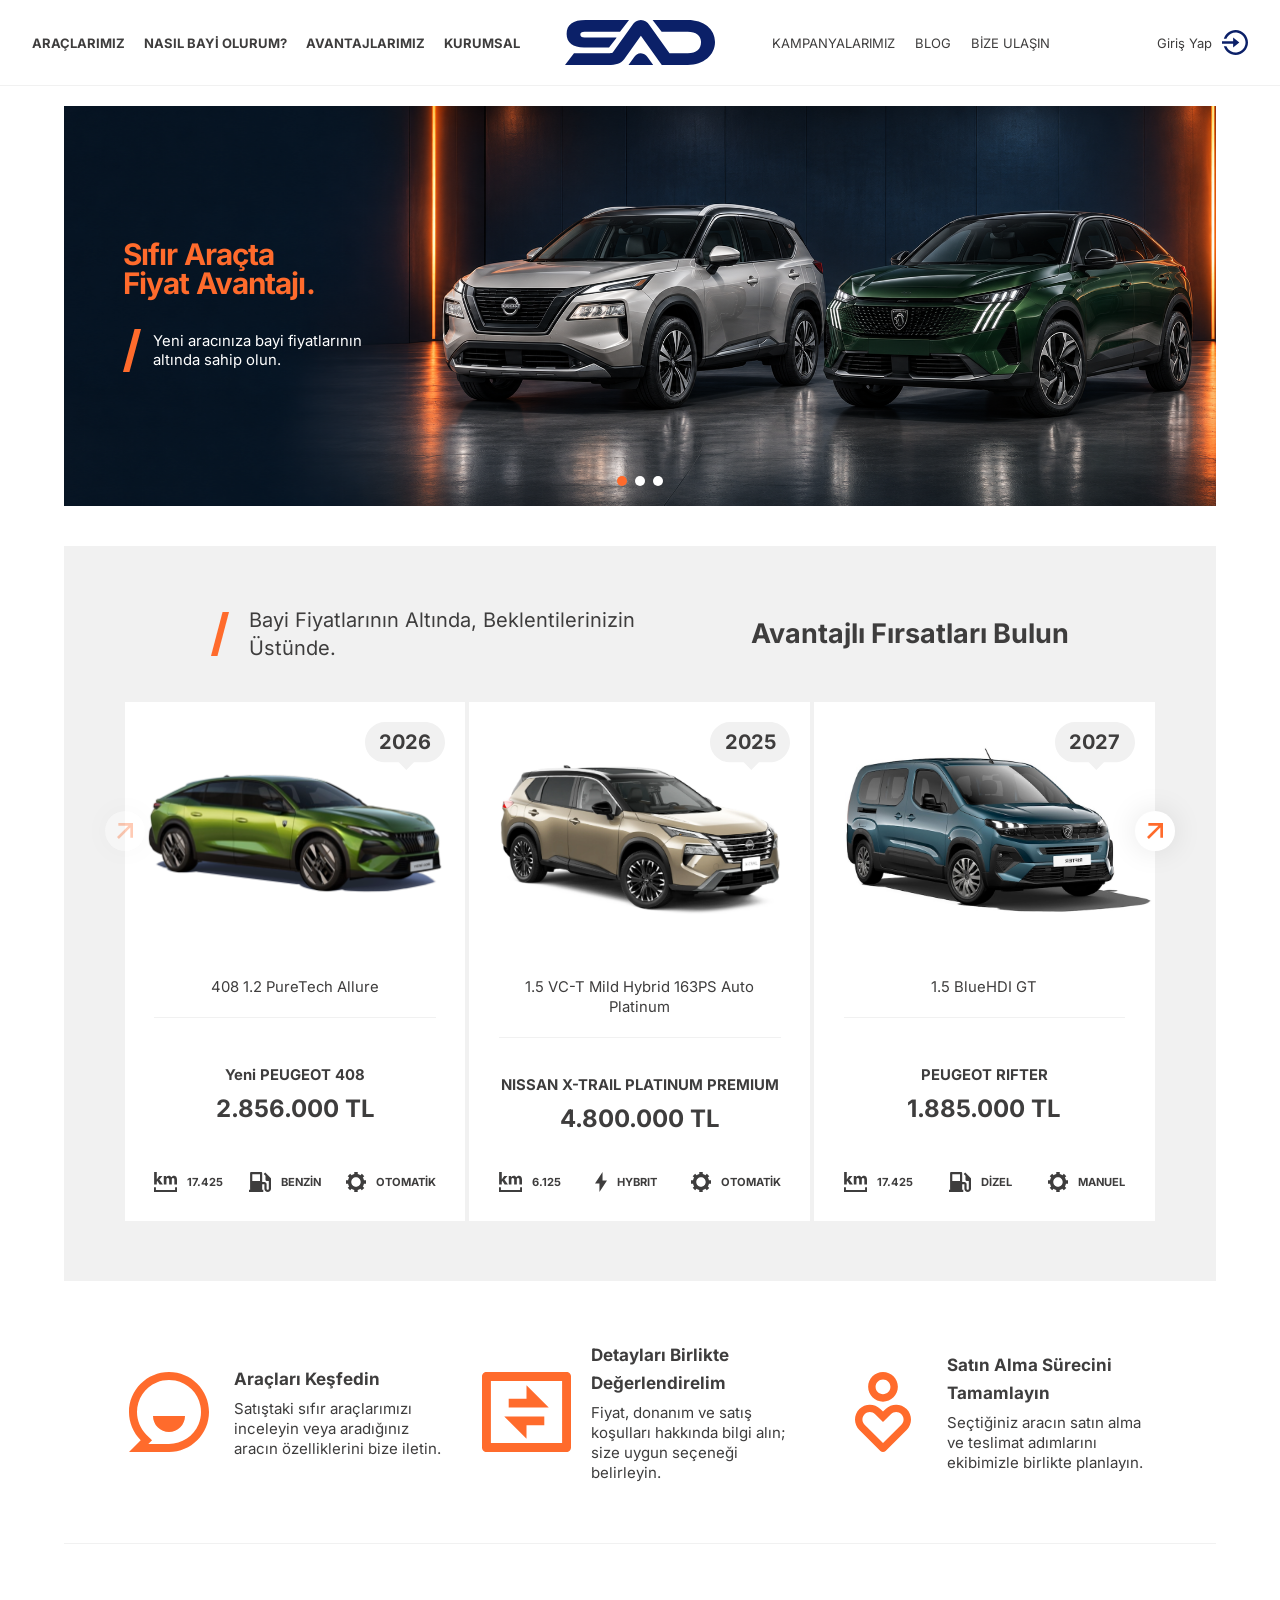
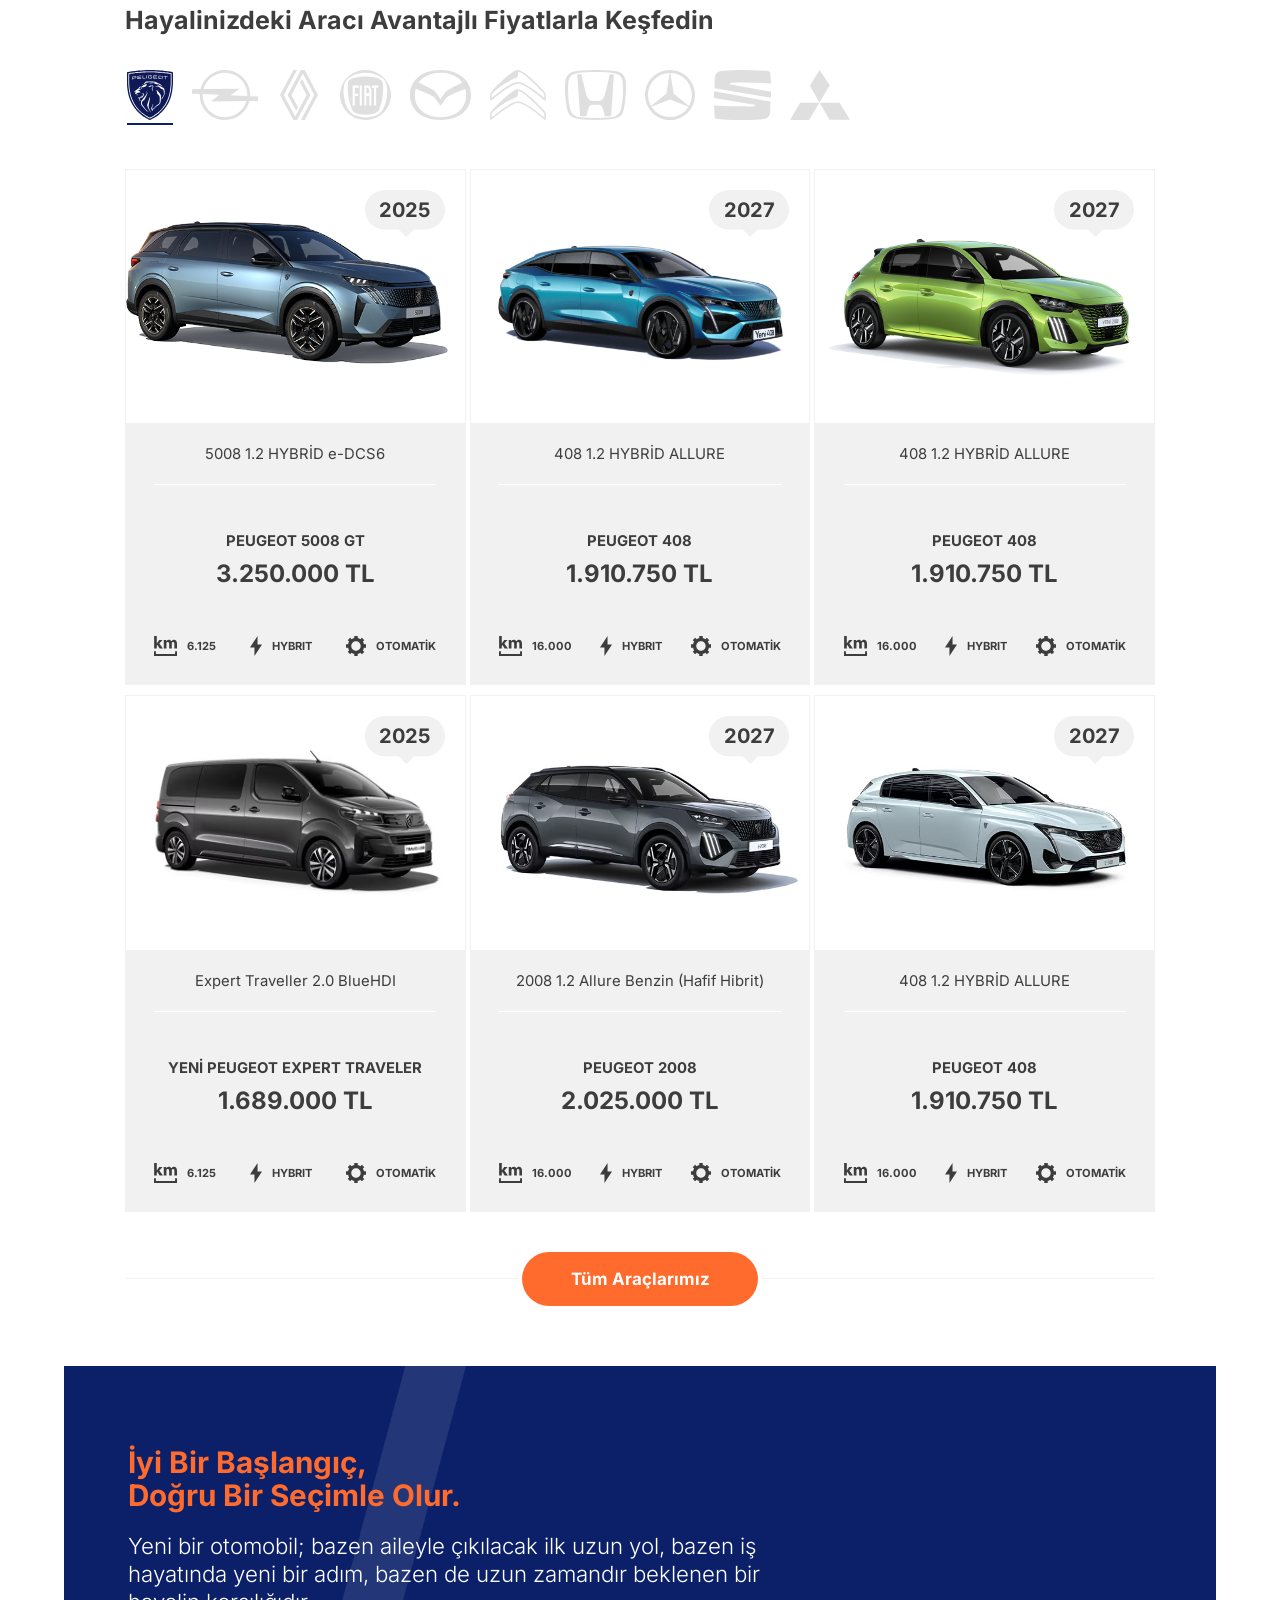
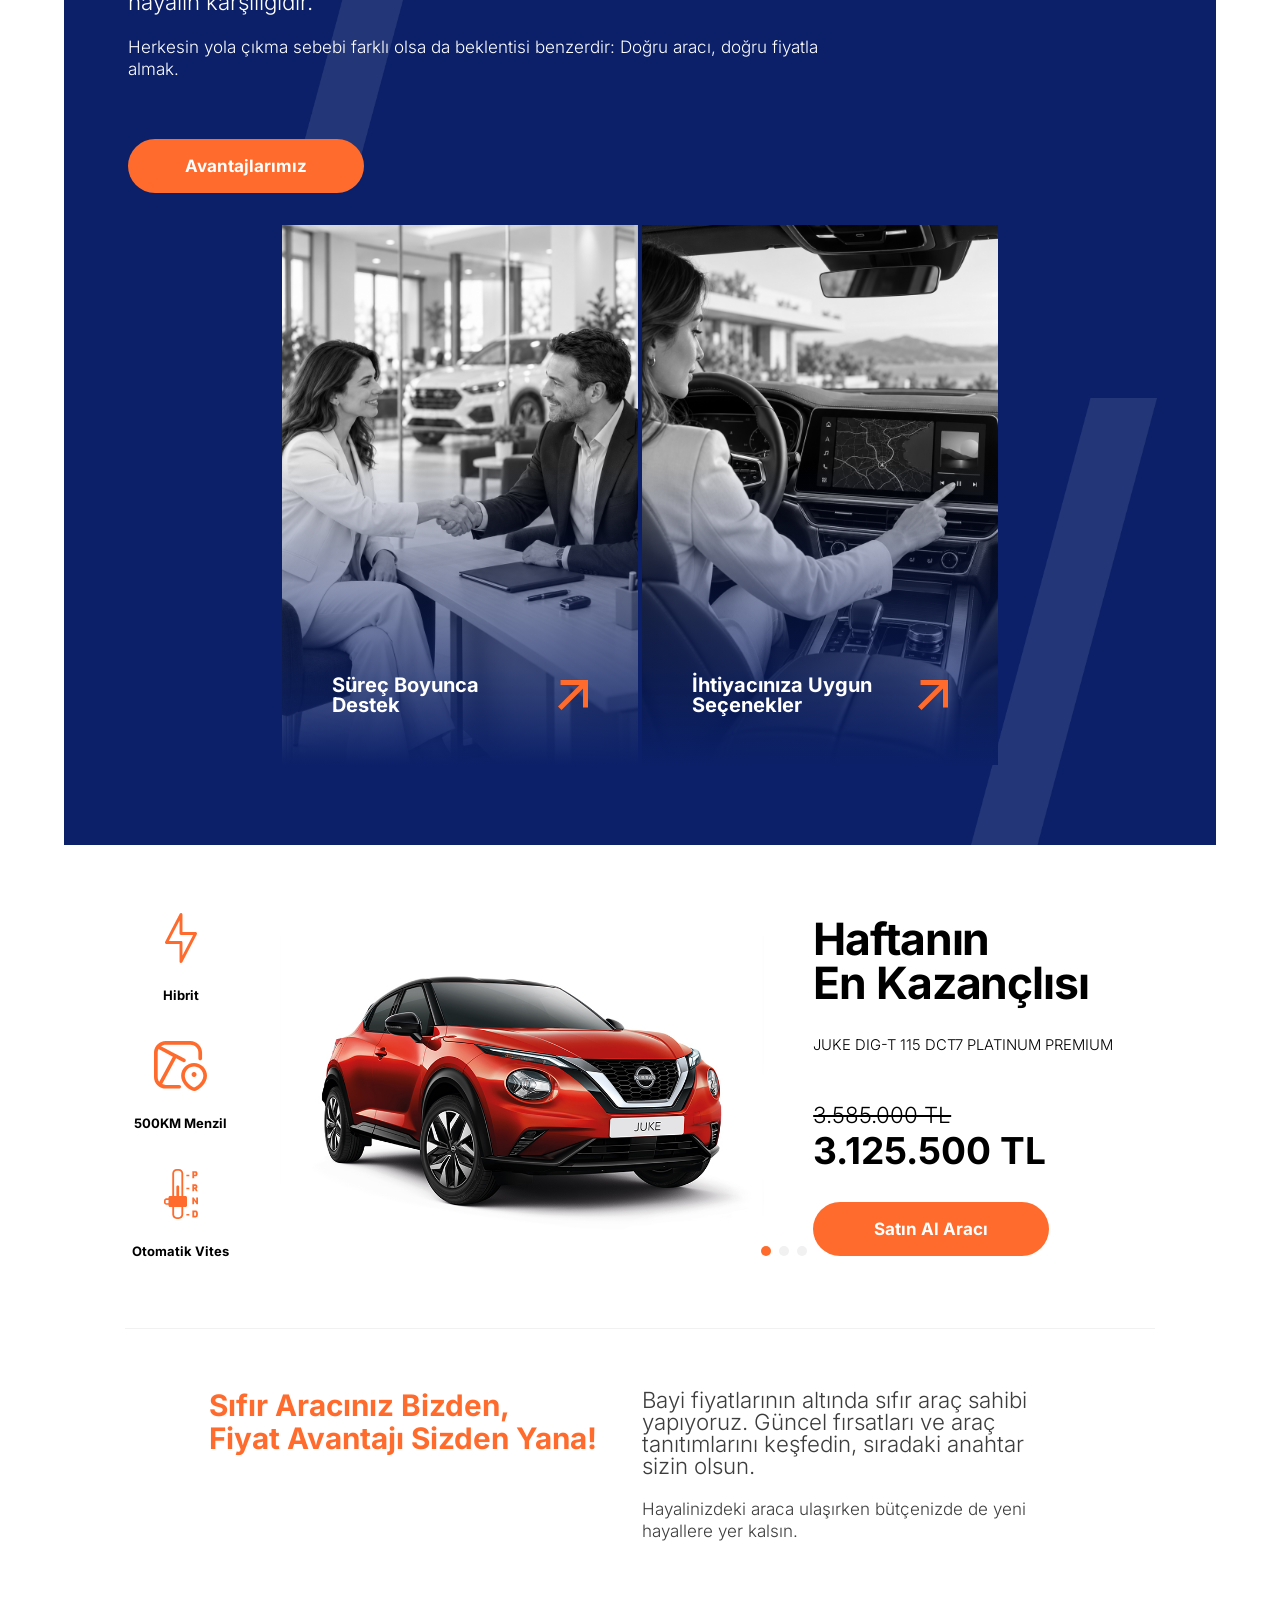
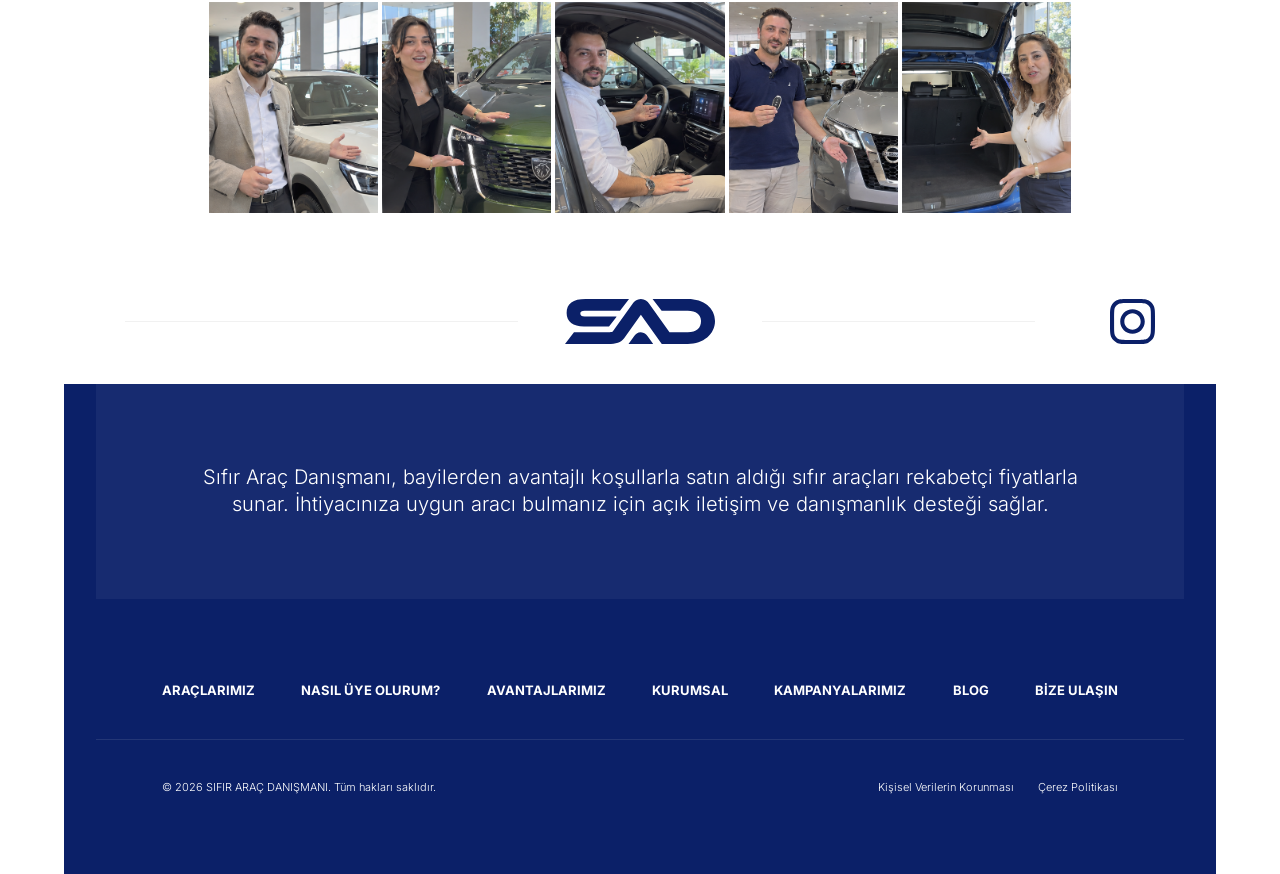
==== index.html @ 212a831e "feat: initial project structure with HTML templates, SCSS styles, and assets" ====
<!doctype html>
<html lang="tr">
<head>
  <meta charset="UTF-8">
  <meta name="viewport" content="width=device-width, initial-scale=1.0">
  <title>Sıfır Araç Danışmanı | Sıfır Araçlar ve Fırsatlar</title>
  <meta name="description" content="Sıfır araç seçeneklerini ve kampanyalarını keşfedin. Sıfır Araç Danışmanı ile araçlar ve satın alma süreci hakkında bilgi alın.">
  <link rel="stylesheet" href="assets/plugins/swiper/swiper-bundle.min.css">
  <link rel="stylesheet" href="assets/scss/style.css">
  <script src="assets/plugins/swiper/swiper-bundle.min.js" defer></script>
  <script src="assets/js/main.js" defer></script>
</head>
<body>
  <header class="site-header">
    <div class="site-header__inner">
      <a class="site-header__brand" href="./" aria-label="Sıfır Araç Danışmanı ana sayfa"><img src="assets/img/logo.svg" width="150" height="45" alt="Sıfır Araç Danışmanı"></a>
      <button class="menu-toggle " type="button" aria-expanded="false" aria-controls="site-menu" aria-label="Menüyü aç"><span></span><span></span><span></span></button>
      <div class="site-menu" id="site-menu" tabindex="-1">
        <div class="site-menu__top"><a class="site-header__brand" href="./" aria-label="Sıfır Araç Danışmanı ana sayfa"><img src="assets/img/logo.svg" width="150" height="45" alt="Sıfır Araç Danışmanı"></a><button class="menu-toggle menu-toggle--inside" type="button" aria-expanded="false" aria-controls="site-menu" aria-label="Menüyü aç"><span></span><span></span><span></span></button></div>
        <nav class="site-header__primary" aria-label="Ana menü">
            <a href="list.html">ARAÇLARIMIZ</a>
            <a href="nasil-bayi-olurum.html">NASIL BAYİ OLURUM?</a>
            <a href="avantajlarimiz.html">AVANTAJLARIMIZ</a>
            <a href="kurumsal.html">KURUMSAL</a>
          </nav>
        <div class="site-header__right">
          <nav class="site-header__secondary" aria-label="Diğer bağlantılar">
            <a href="kampanyalarimiz.html">KAMPANYALARIMIZ</a>
            <a href="blog.html">BLOG</a>
            <a href="iletisim.html">BİZE ULAŞIN</a>
          </nav>
          <a class="site-header__account" href="giris.html"><span>Giriş Yap</span><img src="assets/img/account.svg" width="26" height="25" alt=""></a>
        </div>
      </div>
    </div>
    <div class="menu-overlay" aria-hidden="true"></div>
  </header>
  <main id="main-content">
    <section class="hero" aria-labelledby="hero-title">
      <div class="hero__slider swiper" aria-label="Sıfır araç fırsatları" aria-roledescription="slayt gösterisi">
        <div class="swiper-wrapper">
          <div class="swiper-slide">
            <img class="hero__image" src="assets/img/slider01.png" width="2172" height="724" alt="Nissan ve Peugeot sıfır araç seçenekleri" fetchpriority="high" decoding="async">
            <div class="hero__copy">
              <div data-swiper-parallax-y="70" data-swiper-parallax-opacity="0" data-swiper-parallax-duration="850">
                <h1 id="hero-title" class="hero__title hero__text hero__text--title">Sıfır Araçta<br>Fiyat Avantajı.</h1>
              </div>
              <div data-swiper-parallax-y="110" data-swiper-parallax-opacity="0" data-swiper-parallax-duration="1000">
                <p class="hero__text hero__text--description"><img src="assets/img/banner-accent.svg" width="18.2354" height="43.5371" alt="">Yeni aracınıza bayi fiyatlarının<br class="hero__desktop-break"> altında sahip olun.</p>
              </div>
            </div>
          </div>
          <div class="swiper-slide">
            <img class="hero__image" src="assets/img/slider02.png" width="2172" height="724" alt="Nissan ve Peugeot sıfır araç seçenekleri" loading="lazy" decoding="async">
            <div class="hero__copy">
              <div data-swiper-parallax-y="70" data-swiper-parallax-opacity="0" data-swiper-parallax-duration="850">
                <h2 class="hero__title hero__text hero__text--title">Sıfır Araçta<br>Fiyat Avantajı.</h2>
              </div>
              <div data-swiper-parallax-y="110" data-swiper-parallax-opacity="0" data-swiper-parallax-duration="1000">
                <p class="hero__text hero__text--description"><img src="assets/img/banner-accent.svg" width="18.2354" height="43.5371" alt="">Yeni aracınıza bayi fiyatlarının<br class="hero__desktop-break"> altında sahip olun.</p>
              </div>
            </div>
          </div>
          <div class="swiper-slide">
            <img class="hero__image" src="assets/img/slider03.png" width="2172" height="724" alt="Nissan ve Peugeot sıfır araç seçenekleri" loading="lazy" decoding="async">
            <div class="hero__copy">
              <div data-swiper-parallax-y="70" data-swiper-parallax-opacity="0" data-swiper-parallax-duration="850">
                <h2 class="hero__title hero__text hero__text--title">Sıfır Araçta<br>Fiyat Avantajı.</h2>
              </div>
              <div data-swiper-parallax-y="110" data-swiper-parallax-opacity="0" data-swiper-parallax-duration="1000">
                <p class="hero__text hero__text--description"><img src="assets/img/banner-accent.svg" width="18.2354" height="43.5371" alt="">Yeni aracınıza bayi fiyatlarının<br class="hero__desktop-break"> altında sahip olun.</p>
              </div>
            </div>
          </div>
        </div>
        <div class="hero__pagination swiper-pagination"></div>
      </div>
    </section>
    <section class="vehicle-offers" aria-labelledby="vehicle-offers-title">
      <div class="vehicle-offers__heading">
        <p><img src="assets/img/banner-accent.svg" width="18.2354" height="43.5371" alt="">Bayi Fiyatlarının Altında, Beklentilerinizin Üstünde.</p>
        <h2 id="vehicle-offers-title">Avantajlı Fırsatları Bulun</h2>
      </div>
      <div class="vehicle-offers__carousel">
        <div class="vehicle-offers__slider swiper" aria-label="Avantajlı araç fırsatları">
          <div class="swiper-wrapper">
            <article class="vehicle-card swiper-slide">
              <a class="vehicle-card__link" href="detail.html?arac=peugeot-408" aria-label="Yeni PEUGEOT 408 detaylarını incele">
                <div class="vehicle-card__media">
                  <img class="vehicle-card__image" src="assets/img/a14c552655cf86a8654c0eab16347ec3269b9f17.png" width="1368" height="840" alt="Yeni PEUGEOT 408" loading="lazy" decoding="async">
                  <span class="vehicle-card__year"><img class="vehicle-card__icon-normal" src="assets/img/year-badge.svg" width="80" height="47.627" alt=""><img class="vehicle-card__icon-hover" src="assets/img/year-badge-hover.svg" width="80" height="47.627" alt=""><span>2026</span></span>
                </div>
                <div class="vehicle-card__body">
                  <p class="vehicle-card__model">408 1.2 PureTech Allure</p>
                  <div class="vehicle-card__price-block"><h3>Yeni PEUGEOT 408</h3><p class="vehicle-card__price">2.856.000 TL</p></div>
                  <ul class="vehicle-card__specs" aria-label="Araç özellikleri">
                    <li aria-label="Kilometre: 17.425"><span class="vehicle-card__spec-icon"><img class="vehicle-card__icon-normal" src="assets/img/car-km.svg" width="23" height="20" alt=""><img class="vehicle-card__icon-hover" src="assets/img/car-km-hover.svg" width="23" height="20" alt=""></span><span>17.425</span></li>
                    <li aria-label="Yakıt: BENZİN"><span class="vehicle-card__spec-icon"><img class="vehicle-card__icon-normal" src="assets/img/car-fuel.svg" width="22" height="20" alt=""><img class="vehicle-card__icon-hover" src="assets/img/car-fuel-hover.svg" width="22" height="20" alt=""></span><span>BENZİN</span></li>
                    <li aria-label="Vites: OTOMATİK"><span class="vehicle-card__spec-icon"><img class="vehicle-card__icon-normal" src="assets/img/car-gear.svg" width="20" height="20" alt=""><img class="vehicle-card__icon-hover" src="assets/img/car-gear-hover.svg" width="20" height="20" alt=""></span><span>OTOMATİK</span></li>
                  </ul>
                </div>
              </a>
            </article>
            <article class="vehicle-card swiper-slide">
              <a class="vehicle-card__link" href="detail.html?arac=nissan-x-trail" aria-label="NISSAN X-TRAIL PLATINUM PREMIUM detaylarını incele">
                <div class="vehicle-card__media">
                  <img class="vehicle-card__image" src="assets/img/0333d9eae00c74ff2ba8e455cc526ab849dd4657.png" width="3272" height="2174" alt="NISSAN X-TRAIL PLATINUM PREMIUM" loading="lazy" decoding="async">
                  <span class="vehicle-card__year"><img class="vehicle-card__icon-normal" src="assets/img/year-badge.svg" width="80" height="47.627" alt=""><img class="vehicle-card__icon-hover" src="assets/img/year-badge-hover.svg" width="80" height="47.627" alt=""><span>2025</span></span>
                </div>
                <div class="vehicle-card__body">
                  <p class="vehicle-card__model">1.5 VC-T Mild Hybrid 163PS Auto Platinum</p>
                  <div class="vehicle-card__price-block"><h3>NISSAN X-TRAIL PLATINUM PREMIUM</h3><p class="vehicle-card__price">4.800.000 TL</p></div>
                  <ul class="vehicle-card__specs" aria-label="Araç özellikleri">
                    <li aria-label="Kilometre: 6.125"><span class="vehicle-card__spec-icon"><img class="vehicle-card__icon-normal" src="assets/img/car-km.svg" width="23" height="20" alt=""><img class="vehicle-card__icon-hover" src="assets/img/car-km-hover.svg" width="23" height="20" alt=""></span><span>6.125</span></li>
                    <li aria-label="Yakıt: HYBRIT"><span class="vehicle-card__spec-icon"><img class="vehicle-card__icon-normal" src="assets/img/car-hybrid.svg" width="12" height="20" alt=""><img class="vehicle-card__icon-hover" src="assets/img/car-hybrid-hover.svg" width="12" height="20" alt=""></span><span>HYBRIT</span></li>
                    <li aria-label="Vites: OTOMATİK"><span class="vehicle-card__spec-icon"><img class="vehicle-card__icon-normal" src="assets/img/car-gear.svg" width="20" height="20" alt=""><img class="vehicle-card__icon-hover" src="assets/img/car-gear-hover.svg" width="20" height="20" alt=""></span><span>OTOMATİK</span></li>
                  </ul>
                </div>
              </a>
            </article>
            <article class="vehicle-card swiper-slide">
              <a class="vehicle-card__link" href="detail.html?arac=peugeot-rifter" aria-label="PEUGEOT RIFTER detaylarını incele">
                <div class="vehicle-card__media">
                  <img class="vehicle-card__image" src="assets/img/b4a53fb7545b6e770f263b084db1bd4c001fb699.png" width="960" height="600" alt="PEUGEOT RIFTER" loading="lazy" decoding="async">
                  <span class="vehicle-card__year"><img class="vehicle-card__icon-normal" src="assets/img/year-badge.svg" width="80" height="47.627" alt=""><img class="vehicle-card__icon-hover" src="assets/img/year-badge-hover.svg" width="80" height="47.627" alt=""><span>2027</span></span>
                </div>
                <div class="vehicle-card__body">
                  <p class="vehicle-card__model">1.5 BlueHDI GT</p>
                  <div class="vehicle-card__price-block"><h3>PEUGEOT RIFTER</h3><p class="vehicle-card__price">1.885.000 TL</p></div>
                  <ul class="vehicle-card__specs" aria-label="Araç özellikleri">
                    <li aria-label="Kilometre: 17.425"><span class="vehicle-card__spec-icon"><img class="vehicle-card__icon-normal" src="assets/img/car-km.svg" width="23" height="20" alt=""><img class="vehicle-card__icon-hover" src="assets/img/car-km-hover.svg" width="23" height="20" alt=""></span><span>17.425</span></li>
                    <li aria-label="Yakıt: DİZEL"><span class="vehicle-card__spec-icon"><img class="vehicle-card__icon-normal" src="assets/img/car-fuel.svg" width="22" height="20" alt=""><img class="vehicle-card__icon-hover" src="assets/img/car-fuel-hover.svg" width="22" height="20" alt=""></span><span>DİZEL</span></li>
                    <li aria-label="Vites: MANUEL"><span class="vehicle-card__spec-icon"><img class="vehicle-card__icon-normal" src="assets/img/car-gear.svg" width="20" height="20" alt=""><img class="vehicle-card__icon-hover" src="assets/img/car-gear-hover.svg" width="20" height="20" alt=""></span><span>MANUEL</span></li>
                  </ul>
                </div>
              </a>
            </article>
            <article class="vehicle-card swiper-slide">
              <a class="vehicle-card__link" href="detail.html?arac=peugeot-408" aria-label="Yeni PEUGEOT 408 detaylarını incele">
                <div class="vehicle-card__media">
                  <img class="vehicle-card__image" src="assets/img/a14c552655cf86a8654c0eab16347ec3269b9f17.png" width="1368" height="840" alt="Yeni PEUGEOT 408" loading="lazy" decoding="async">
                  <span class="vehicle-card__year"><img class="vehicle-card__icon-normal" src="assets/img/year-badge.svg" width="80" height="47.627" alt=""><img class="vehicle-card__icon-hover" src="assets/img/year-badge-hover.svg" width="80" height="47.627" alt=""><span>2026</span></span>
                </div>
                <div class="vehicle-card__body">
                  <p class="vehicle-card__model">408 1.2 PureTech Allure</p>
                  <div class="vehicle-card__price-block"><h3>Yeni PEUGEOT 408</h3><p class="vehicle-card__price">2.856.000 TL</p></div>
                  <ul class="vehicle-card__specs" aria-label="Araç özellikleri">
                    <li aria-label="Kilometre: 17.425"><span class="vehicle-card__spec-icon"><img class="vehicle-card__icon-normal" src="assets/img/car-km.svg" width="23" height="20" alt=""><img class="vehicle-card__icon-hover" src="assets/img/car-km-hover.svg" width="23" height="20" alt=""></span><span>17.425</span></li>
                    <li aria-label="Yakıt: BENZİN"><span class="vehicle-card__spec-icon"><img class="vehicle-card__icon-normal" src="assets/img/car-fuel.svg" width="22" height="20" alt=""><img class="vehicle-card__icon-hover" src="assets/img/car-fuel-hover.svg" width="22" height="20" alt=""></span><span>BENZİN</span></li>
                    <li aria-label="Vites: OTOMATİK"><span class="vehicle-card__spec-icon"><img class="vehicle-card__icon-normal" src="assets/img/car-gear.svg" width="20" height="20" alt=""><img class="vehicle-card__icon-hover" src="assets/img/car-gear-hover.svg" width="20" height="20" alt=""></span><span>OTOMATİK</span></li>
                  </ul>
                </div>
              </a>
            </article>
            <article class="vehicle-card swiper-slide">
              <a class="vehicle-card__link" href="detail.html?arac=nissan-x-trail" aria-label="NISSAN X-TRAIL PLATINUM PREMIUM detaylarını incele">
                <div class="vehicle-card__media">
                  <img class="vehicle-card__image" src="assets/img/0333d9eae00c74ff2ba8e455cc526ab849dd4657.png" width="3272" height="2174" alt="NISSAN X-TRAIL PLATINUM PREMIUM" loading="lazy" decoding="async">
                  <span class="vehicle-card__year"><img class="vehicle-card__icon-normal" src="assets/img/year-badge.svg" width="80" height="47.627" alt=""><img class="vehicle-card__icon-hover" src="assets/img/year-badge-hover.svg" width="80" height="47.627" alt=""><span>2025</span></span>
                </div>
                <div class="vehicle-card__body">
                  <p class="vehicle-card__model">1.5 VC-T Mild Hybrid 163PS Auto Platinum</p>
                  <div class="vehicle-card__price-block"><h3>NISSAN X-TRAIL PLATINUM PREMIUM</h3><p class="vehicle-card__price">4.800.000 TL</p></div>
                  <ul class="vehicle-card__specs" aria-label="Araç özellikleri">
                    <li aria-label="Kilometre: 6.125"><span class="vehicle-card__spec-icon"><img class="vehicle-card__icon-normal" src="assets/img/car-km.svg" width="23" height="20" alt=""><img class="vehicle-card__icon-hover" src="assets/img/car-km-hover.svg" width="23" height="20" alt=""></span><span>6.125</span></li>
                    <li aria-label="Yakıt: HYBRIT"><span class="vehicle-card__spec-icon"><img class="vehicle-card__icon-normal" src="assets/img/car-hybrid.svg" width="12" height="20" alt=""><img class="vehicle-card__icon-hover" src="assets/img/car-hybrid-hover.svg" width="12" height="20" alt=""></span><span>HYBRIT</span></li>
                    <li aria-label="Vites: OTOMATİK"><span class="vehicle-card__spec-icon"><img class="vehicle-card__icon-normal" src="assets/img/car-gear.svg" width="20" height="20" alt=""><img class="vehicle-card__icon-hover" src="assets/img/car-gear-hover.svg" width="20" height="20" alt=""></span><span>OTOMATİK</span></li>
                  </ul>
                </div>
              </a>
            </article>
            <article class="vehicle-card swiper-slide">
              <a class="vehicle-card__link" href="detail.html?arac=peugeot-rifter" aria-label="PEUGEOT RIFTER detaylarını incele">
                <div class="vehicle-card__media">
                  <img class="vehicle-card__image" src="assets/img/b4a53fb7545b6e770f263b084db1bd4c001fb699.png" width="960" height="600" alt="PEUGEOT RIFTER" loading="lazy" decoding="async">
                  <span class="vehicle-card__year"><img class="vehicle-card__icon-normal" src="assets/img/year-badge.svg" width="80" height="47.627" alt=""><img class="vehicle-card__icon-hover" src="assets/img/year-badge-hover.svg" width="80" height="47.627" alt=""><span>2027</span></span>
                </div>
                <div class="vehicle-card__body">
                  <p class="vehicle-card__model">1.5 BlueHDI GT</p>
                  <div class="vehicle-card__price-block"><h3>PEUGEOT RIFTER</h3><p class="vehicle-card__price">1.885.000 TL</p></div>
                  <ul class="vehicle-card__specs" aria-label="Araç özellikleri">
                    <li aria-label="Kilometre: 17.425"><span class="vehicle-card__spec-icon"><img class="vehicle-card__icon-normal" src="assets/img/car-km.svg" width="23" height="20" alt=""><img class="vehicle-card__icon-hover" src="assets/img/car-km-hover.svg" width="23" height="20" alt=""></span><span>17.425</span></li>
                    <li aria-label="Yakıt: DİZEL"><span class="vehicle-card__spec-icon"><img class="vehicle-card__icon-normal" src="assets/img/car-fuel.svg" width="22" height="20" alt=""><img class="vehicle-card__icon-hover" src="assets/img/car-fuel-hover.svg" width="22" height="20" alt=""></span><span>DİZEL</span></li>
                    <li aria-label="Vites: MANUEL"><span class="vehicle-card__spec-icon"><img class="vehicle-card__icon-normal" src="assets/img/car-gear.svg" width="20" height="20" alt=""><img class="vehicle-card__icon-hover" src="assets/img/car-gear-hover.svg" width="20" height="20" alt=""></span><span>MANUEL</span></li>
                  </ul>
                </div>
              </a>
            </article>
          </div>
        </div>
        <button class="vehicle-offers__arrow vehicle-offers__prev" type="button" aria-label="Önceki araç"><img src="assets/img/arrow-prev.svg" width="16" height="16" alt=""></button>
        <button class="vehicle-offers__arrow vehicle-offers__next" type="button" aria-label="Sonraki araç"><img src="assets/img/arrow-next.svg" width="16" height="16" alt=""></button>
      </div>
    </section>
    <section class="process-steps" aria-label="Araç satın alma adımları">
      <ol class="process-steps__list">
        <li class="process-steps__item">
          <span class="process-steps__icon"><img src="assets/img/step-discover.svg" width="80" height="80" alt="" ></span>
          <div><h2>Araçları Keşfedin</h2><p>Satıştaki sıfır araçlarımızı inceleyin veya aradığınız aracın özelliklerini bize iletin.</p></div>
        </li>
        <li class="process-steps__item">
          <span class="process-steps__icon"><img src="assets/img/step-review.svg" width="89" height="80" alt="" ></span>
          <div><h2>Detayları Birlikte Değerlendirelim</h2><p>Fiyat, donanım ve satış koşulları hakkında bilgi alın; size uygun seçeneği belirleyin.</p></div>
        </li>
        <li class="process-steps__item">
          <span class="process-steps__icon"><img src="assets/img/step-purchase.svg" width="56" height="80" alt="" ></span>
          <div><h2>Satın Alma Sürecini Tamamlayın</h2><p>Seçtiğiniz aracın satın alma ve teslimat adımlarını ekibimizle birlikte planlayın.</p></div>
        </li>
      </ol>
    </section>
    <section class="vehicle-catalog" aria-labelledby="vehicle-catalog-title">
      <div class="vehicle-catalog__heading">
        <h2 id="vehicle-catalog-title">Hayalinizdeki Aracı Avantajlı Fiyatlarla Keşfedin</h2>
        <div class="brand-tabs" role="tablist" aria-label="Araç markaları">
          <button class="brand-tabs__tab" type="button" role="tab" id="brand-tab-peugeot" aria-controls="brand-panel-peugeot" aria-selected="true" tabindex="0" aria-label="Peugeot" title="Peugeot"><img src="assets/img/brand-peugeot.svg" width="46" height="50" alt="" ></button>
          <button class="brand-tabs__tab" type="button" role="tab" id="brand-tab-opel" aria-controls="brand-panel-opel" aria-selected="false" tabindex="-1" aria-label="Opel" title="Opel"><img src="assets/img/brand-opel.svg" width="66" height="50" alt="" ></button>
          <button class="brand-tabs__tab" type="button" role="tab" id="brand-tab-renault" aria-controls="brand-panel-renault" aria-selected="false" tabindex="-1" aria-label="Renault" title="Renault"><img src="assets/img/brand-renault.svg" width="38" height="50" alt="" ></button>
          <button class="brand-tabs__tab" type="button" role="tab" id="brand-tab-fiat" aria-controls="brand-panel-fiat" aria-selected="false" tabindex="-1" aria-label="Fiat" title="Fiat"><img src="assets/img/brand-fiat.svg" width="51" height="50" alt="" ></button>
          <button class="brand-tabs__tab" type="button" role="tab" id="brand-tab-mazda" aria-controls="brand-panel-mazda" aria-selected="false" tabindex="-1" aria-label="Mazda" title="Mazda"><img src="assets/img/brand-mazda.svg" width="61" height="50" alt="" ></button>
          <button class="brand-tabs__tab" type="button" role="tab" id="brand-tab-citroen" aria-controls="brand-panel-citroen" aria-selected="false" tabindex="-1" aria-label="Citroën" title="Citroën"><img src="assets/img/brand-citroen.svg" width="56" height="50" alt="" ></button>
          <button class="brand-tabs__tab" type="button" role="tab" id="brand-tab-honda" aria-controls="brand-panel-honda" aria-selected="false" tabindex="-1" aria-label="Honda" title="Honda"><img src="assets/img/brand-honda.svg" width="61" height="50" alt="" ></button>
          <button class="brand-tabs__tab" type="button" role="tab" id="brand-tab-mercedes" aria-controls="brand-panel-mercedes" aria-selected="false" tabindex="-1" aria-label="Mercedes-Benz" title="Mercedes-Benz"><img src="assets/img/brand-mercedes.svg" width="50" height="50" alt="" ></button>
          <button class="brand-tabs__tab" type="button" role="tab" id="brand-tab-seat" aria-controls="brand-panel-seat" aria-selected="false" tabindex="-1" aria-label="SEAT" title="SEAT"><img src="assets/img/brand-seat.svg" width="57" height="50" alt="" ></button>
          <button class="brand-tabs__tab" type="button" role="tab" id="brand-tab-mitsubishi" aria-controls="brand-panel-mitsubishi" aria-selected="false" tabindex="-1" aria-label="Mitsubishi" title="Mitsubishi"><img src="assets/img/brand-mitsubishi.svg" width="60" height="50" alt="" ></button>
        </div>
      </div>
      <div class="vehicle-catalog__panel" id="brand-panel-peugeot" role="tabpanel" aria-labelledby="brand-tab-peugeot" tabindex="0">
        <div class="vehicle-catalog__grid">
          <!-- Kart metinleri ve görseller Figma'daki eşleşmeleri korur. -->
          <article class="vehicle-card vehicle-card--catalog">
            <a class="vehicle-card__link" href="detail.html?arac=peugeot-5008" aria-label="PEUGEOT 5008 GT detaylarını incele">
              <div class="vehicle-card__media">
                <img class="vehicle-card__image" src="assets/img/716ba364b38f356ca582f0593e90cbcaf5bcd223.png" width="554" height="247" alt="PEUGEOT 5008 GT" loading="lazy" decoding="async">
                <span class="vehicle-card__year"><img src="assets/img/year-badge.svg" width="80" height="47.627" alt="" class="vehicle-card__icon-normal"><img src="assets/img/year-badge-hover.svg" width="80" height="47.627" alt="" class="vehicle-card__icon-hover"><span>2025</span></span>
              </div>
              <div class="vehicle-card__body">
                <p class="vehicle-card__model">5008 1.2 HYBRİD e-DCS6</p>
                <div class="vehicle-card__price-block"><h3>PEUGEOT 5008 GT</h3><p class="vehicle-card__price">3.250.000 TL</p></div>
                <ul class="vehicle-card__specs" aria-label="Araç özellikleri">
                  <li aria-label="Kilometre: 6.125"><span class="vehicle-card__spec-icon"><img src="assets/img/car-km.svg" width="23" height="20" alt="" class="vehicle-card__icon-normal"><img src="assets/img/car-km-hover.svg" width="23" height="20" alt="" class="vehicle-card__icon-hover"></span><span>6.125</span></li>
                  <li aria-label="Yakıt: HYBRIT"><span class="vehicle-card__spec-icon"><img src="assets/img/car-hybrid.svg" width="12" height="20" alt="" class="vehicle-card__icon-normal"><img src="assets/img/car-hybrid-hover.svg" width="12" height="20" alt="" class="vehicle-card__icon-hover"></span><span>HYBRIT</span></li>
                  <li aria-label="Vites: OTOMATİK"><span class="vehicle-card__spec-icon"><img src="assets/img/car-gear.svg" width="20" height="20" alt="" class="vehicle-card__icon-normal"><img src="assets/img/car-gear-hover.svg" width="20" height="20" alt="" class="vehicle-card__icon-hover"></span><span>OTOMATİK</span></li>
                </ul>
              </div>
            </a>
          </article>
          <article class="vehicle-card vehicle-card--catalog">
            <a class="vehicle-card__link" href="detail.html?arac=peugeot-408-blue" aria-label="PEUGEOT 408 detaylarını incele">
              <div class="vehicle-card__media">
                <img class="vehicle-card__image" src="assets/img/b4ad8373ecf481f1e2e652e66a0061eacf5c65b0.png" width="597" height="321" alt="PEUGEOT 408" loading="lazy" decoding="async">
                <span class="vehicle-card__year"><img src="assets/img/year-badge.svg" width="80" height="47.627" alt="" class="vehicle-card__icon-normal"><img src="assets/img/year-badge-hover.svg" width="80" height="47.627" alt="" class="vehicle-card__icon-hover"><span>2027</span></span>
              </div>
              <div class="vehicle-card__body">
                <p class="vehicle-card__model">408 1.2 HYBRİD ALLURE</p>
                <div class="vehicle-card__price-block"><h3>PEUGEOT 408</h3><p class="vehicle-card__price">1.910.750 TL</p></div>
                <ul class="vehicle-card__specs" aria-label="Araç özellikleri">
                  <li aria-label="Kilometre: 16.000"><span class="vehicle-card__spec-icon"><img src="assets/img/car-km.svg" width="23" height="20" alt="" class="vehicle-card__icon-normal"><img src="assets/img/car-km-hover.svg" width="23" height="20" alt="" class="vehicle-card__icon-hover"></span><span>16.000</span></li>
                  <li aria-label="Yakıt: HYBRIT"><span class="vehicle-card__spec-icon"><img src="assets/img/car-hybrid.svg" width="12" height="20" alt="" class="vehicle-card__icon-normal"><img src="assets/img/car-hybrid-hover.svg" width="12" height="20" alt="" class="vehicle-card__icon-hover"></span><span>HYBRIT</span></li>
                  <li aria-label="Vites: OTOMATİK"><span class="vehicle-card__spec-icon"><img src="assets/img/car-gear.svg" width="20" height="20" alt="" class="vehicle-card__icon-normal"><img src="assets/img/car-gear-hover.svg" width="20" height="20" alt="" class="vehicle-card__icon-hover"></span><span>OTOMATİK</span></li>
                </ul>
              </div>
            </a>
          </article>
          <article class="vehicle-card vehicle-card--catalog">
            <a class="vehicle-card__link" href="detail.html?arac=peugeot-408-green" aria-label="PEUGEOT 408 detaylarını incele">
              <div class="vehicle-card__media">
                <img class="vehicle-card__image" src="assets/img/3afd7aeb970be5dec420b4cc2df87a8595ce636d.png" width="1030" height="592" alt="PEUGEOT 408" loading="lazy" decoding="async">
                <span class="vehicle-card__year"><img src="assets/img/year-badge.svg" width="80" height="47.627" alt="" class="vehicle-card__icon-normal"><img src="assets/img/year-badge-hover.svg" width="80" height="47.627" alt="" class="vehicle-card__icon-hover"><span>2027</span></span>
              </div>
              <div class="vehicle-card__body">
                <p class="vehicle-card__model">408 1.2 HYBRİD ALLURE</p>
                <div class="vehicle-card__price-block"><h3>PEUGEOT 408</h3><p class="vehicle-card__price">1.910.750 TL</p></div>
                <ul class="vehicle-card__specs" aria-label="Araç özellikleri">
                  <li aria-label="Kilometre: 16.000"><span class="vehicle-card__spec-icon"><img src="assets/img/car-km.svg" width="23" height="20" alt="" class="vehicle-card__icon-normal"><img src="assets/img/car-km-hover.svg" width="23" height="20" alt="" class="vehicle-card__icon-hover"></span><span>16.000</span></li>
                  <li aria-label="Yakıt: HYBRIT"><span class="vehicle-card__spec-icon"><img src="assets/img/car-hybrid.svg" width="12" height="20" alt="" class="vehicle-card__icon-normal"><img src="assets/img/car-hybrid-hover.svg" width="12" height="20" alt="" class="vehicle-card__icon-hover"></span><span>HYBRIT</span></li>
                  <li aria-label="Vites: OTOMATİK"><span class="vehicle-card__spec-icon"><img src="assets/img/car-gear.svg" width="20" height="20" alt="" class="vehicle-card__icon-normal"><img src="assets/img/car-gear-hover.svg" width="20" height="20" alt="" class="vehicle-card__icon-hover"></span><span>OTOMATİK</span></li>
                </ul>
              </div>
            </a>
          </article>
          <article class="vehicle-card vehicle-card--catalog">
            <a class="vehicle-card__link" href="detail.html?arac=peugeot-expert" aria-label="YENİ PEUGEOT EXPERT TRAVELER detaylarını incele">
              <div class="vehicle-card__media">
                <img class="vehicle-card__image" src="assets/img/78c497a5975dbc0676f6ef0410097e10066b71a8.png" width="713" height="375" alt="YENİ PEUGEOT EXPERT TRAVELER" loading="lazy" decoding="async">
                <span class="vehicle-card__year"><img src="assets/img/year-badge.svg" width="80" height="47.627" alt="" class="vehicle-card__icon-normal"><img src="assets/img/year-badge-hover.svg" width="80" height="47.627" alt="" class="vehicle-card__icon-hover"><span>2025</span></span>
              </div>
              <div class="vehicle-card__body">
                <p class="vehicle-card__model">Expert Traveller 2.0 BlueHDI</p>
                <div class="vehicle-card__price-block"><h3>YENİ PEUGEOT EXPERT TRAVELER</h3><p class="vehicle-card__price">1.689.000 TL</p></div>
                <ul class="vehicle-card__specs" aria-label="Araç özellikleri">
                  <li aria-label="Kilometre: 6.125"><span class="vehicle-card__spec-icon"><img src="assets/img/car-km.svg" width="23" height="20" alt="" class="vehicle-card__icon-normal"><img src="assets/img/car-km-hover.svg" width="23" height="20" alt="" class="vehicle-card__icon-hover"></span><span>6.125</span></li>
                  <li aria-label="Yakıt: HYBRIT"><span class="vehicle-card__spec-icon"><img src="assets/img/car-hybrid.svg" width="12" height="20" alt="" class="vehicle-card__icon-normal"><img src="assets/img/car-hybrid-hover.svg" width="12" height="20" alt="" class="vehicle-card__icon-hover"></span><span>HYBRIT</span></li>
                  <li aria-label="Vites: OTOMATİK"><span class="vehicle-card__spec-icon"><img src="assets/img/car-gear.svg" width="20" height="20" alt="" class="vehicle-card__icon-normal"><img src="assets/img/car-gear-hover.svg" width="20" height="20" alt="" class="vehicle-card__icon-hover"></span><span>OTOMATİK</span></li>
                </ul>
              </div>
            </a>
          </article>
          <article class="vehicle-card vehicle-card--catalog">
            <a class="vehicle-card__link" href="detail.html?arac=peugeot-2008" aria-label="PEUGEOT 2008 detaylarını incele">
              <div class="vehicle-card__media">
                <img class="vehicle-card__image" src="assets/img/510a31c60c1ce318f499b276e1e357cb291b1ed4.png" width="565" height="293" alt="PEUGEOT 2008" loading="lazy" decoding="async">
                <span class="vehicle-card__year"><img src="assets/img/year-badge.svg" width="80" height="47.627" alt="" class="vehicle-card__icon-normal"><img src="assets/img/year-badge-hover.svg" width="80" height="47.627" alt="" class="vehicle-card__icon-hover"><span>2027</span></span>
              </div>
              <div class="vehicle-card__body">
                <p class="vehicle-card__model">2008 1.2 Allure Benzin (Hafif Hibrit)</p>
                <div class="vehicle-card__price-block"><h3>PEUGEOT 2008</h3><p class="vehicle-card__price">2.025.000 TL</p></div>
                <ul class="vehicle-card__specs" aria-label="Araç özellikleri">
                  <li aria-label="Kilometre: 16.000"><span class="vehicle-card__spec-icon"><img src="assets/img/car-km.svg" width="23" height="20" alt="" class="vehicle-card__icon-normal"><img src="assets/img/car-km-hover.svg" width="23" height="20" alt="" class="vehicle-card__icon-hover"></span><span>16.000</span></li>
                  <li aria-label="Yakıt: HYBRIT"><span class="vehicle-card__spec-icon"><img src="assets/img/car-hybrid.svg" width="12" height="20" alt="" class="vehicle-card__icon-normal"><img src="assets/img/car-hybrid-hover.svg" width="12" height="20" alt="" class="vehicle-card__icon-hover"></span><span>HYBRIT</span></li>
                  <li aria-label="Vites: OTOMATİK"><span class="vehicle-card__spec-icon"><img src="assets/img/car-gear.svg" width="20" height="20" alt="" class="vehicle-card__icon-normal"><img src="assets/img/car-gear-hover.svg" width="20" height="20" alt="" class="vehicle-card__icon-hover"></span><span>OTOMATİK</span></li>
                </ul>
              </div>
            </a>
          </article>
          <article class="vehicle-card vehicle-card--catalog">
            <a class="vehicle-card__link" href="detail.html?arac=peugeot-408-silver" aria-label="PEUGEOT 408 detaylarını incele">
              <div class="vehicle-card__media">
                <img class="vehicle-card__image" src="assets/img/dbd043d8c436427295edd0bcb8d147f05597bf2e.png" width="589" height="329" alt="PEUGEOT 408" loading="lazy" decoding="async">
                <span class="vehicle-card__year"><img src="assets/img/year-badge.svg" width="80" height="47.627" alt="" class="vehicle-card__icon-normal"><img src="assets/img/year-badge-hover.svg" width="80" height="47.627" alt="" class="vehicle-card__icon-hover"><span>2027</span></span>
              </div>
              <div class="vehicle-card__body">
                <p class="vehicle-card__model">408 1.2 HYBRİD ALLURE</p>
                <div class="vehicle-card__price-block"><h3>PEUGEOT 408</h3><p class="vehicle-card__price">1.910.750 TL</p></div>
                <ul class="vehicle-card__specs" aria-label="Araç özellikleri">
                  <li aria-label="Kilometre: 16.000"><span class="vehicle-card__spec-icon"><img src="assets/img/car-km.svg" width="23" height="20" alt="" class="vehicle-card__icon-normal"><img src="assets/img/car-km-hover.svg" width="23" height="20" alt="" class="vehicle-card__icon-hover"></span><span>16.000</span></li>
                  <li aria-label="Yakıt: HYBRIT"><span class="vehicle-card__spec-icon"><img src="assets/img/car-hybrid.svg" width="12" height="20" alt="" class="vehicle-card__icon-normal"><img src="assets/img/car-hybrid-hover.svg" width="12" height="20" alt="" class="vehicle-card__icon-hover"></span><span>HYBRIT</span></li>
                  <li aria-label="Vites: OTOMATİK"><span class="vehicle-card__spec-icon"><img src="assets/img/car-gear.svg" width="20" height="20" alt="" class="vehicle-card__icon-normal"><img src="assets/img/car-gear-hover.svg" width="20" height="20" alt="" class="vehicle-card__icon-hover"></span><span>OTOMATİK</span></li>
                </ul>
              </div>
            </a>
          </article>
        </div>
      </div>
      <div class="vehicle-catalog__panel" id="brand-panel-opel" role="tabpanel" aria-labelledby="brand-tab-opel" tabindex="0" hidden>
        <div class="vehicle-catalog__empty"><h3>Opel Araçları</h3><p>Bu marka için henüz araç eklenmedi.</p></div>
      </div>
      <div class="vehicle-catalog__panel" id="brand-panel-renault" role="tabpanel" aria-labelledby="brand-tab-renault" tabindex="0" hidden>
        <div class="vehicle-catalog__empty"><h3>Renault Araçları</h3><p>Bu marka için henüz araç eklenmedi.</p></div>
      </div>
      <div class="vehicle-catalog__panel" id="brand-panel-fiat" role="tabpanel" aria-labelledby="brand-tab-fiat" tabindex="0" hidden>
        <div class="vehicle-catalog__empty"><h3>Fiat Araçları</h3><p>Bu marka için henüz araç eklenmedi.</p></div>
      </div>
      <div class="vehicle-catalog__panel" id="brand-panel-mazda" role="tabpanel" aria-labelledby="brand-tab-mazda" tabindex="0" hidden>
        <div class="vehicle-catalog__empty"><h3>Mazda Araçları</h3><p>Bu marka için henüz araç eklenmedi.</p></div>
      </div>
      <div class="vehicle-catalog__panel" id="brand-panel-citroen" role="tabpanel" aria-labelledby="brand-tab-citroen" tabindex="0" hidden>
        <div class="vehicle-catalog__empty"><h3>Citroën Araçları</h3><p>Bu marka için henüz araç eklenmedi.</p></div>
      </div>
      <div class="vehicle-catalog__panel" id="brand-panel-honda" role="tabpanel" aria-labelledby="brand-tab-honda" tabindex="0" hidden>
        <div class="vehicle-catalog__empty"><h3>Honda Araçları</h3><p>Bu marka için henüz araç eklenmedi.</p></div>
      </div>
      <div class="vehicle-catalog__panel" id="brand-panel-mercedes" role="tabpanel" aria-labelledby="brand-tab-mercedes" tabindex="0" hidden>
        <div class="vehicle-catalog__empty"><h3>Mercedes-Benz Araçları</h3><p>Bu marka için henüz araç eklenmedi.</p></div>
      </div>
      <div class="vehicle-catalog__panel" id="brand-panel-seat" role="tabpanel" aria-labelledby="brand-tab-seat" tabindex="0" hidden>
        <div class="vehicle-catalog__empty"><h3>SEAT Araçları</h3><p>Bu marka için henüz araç eklenmedi.</p></div>
      </div>
      <div class="vehicle-catalog__panel" id="brand-panel-mitsubishi" role="tabpanel" aria-labelledby="brand-tab-mitsubishi" tabindex="0" hidden>
        <div class="vehicle-catalog__empty"><h3>Mitsubishi Araçları</h3><p>Bu marka için henüz araç eklenmedi.</p></div>
      </div>
      <div class="vehicle-catalog__footer"><a class="vehicle-catalog__all" href="list.html">Tüm Araçlarımız</a></div>
    </section>
    <section class="advantages" id="advantages" aria-labelledby="advantages-title">
      <img class="advantages__stripe advantages__stripe--left" src="assets/img/bg-opacity-white.png" width="259" height="620" alt="" aria-hidden="true" loading="lazy">
      <img class="advantages__stripe advantages__stripe--right" src="assets/img/bg-opacity-white.png" width="259" height="620" alt="" aria-hidden="true" loading="lazy">
      <div class="advantages__inner">
        <div class="advantages__copy">
          <h2 id="advantages-title">İyi Bir Başlangıç,<br>Doğru Bir Seçimle Olur.</h2>
          <p class="advantages__lead">Yeni bir otomobil; bazen aileyle çıkılacak ilk uzun yol, bazen iş hayatında yeni bir adım, bazen de uzun zamandır beklenen bir hayalin karşılığıdır.</p>
          <p class="advantages__description">Herkesin yola çıkma sebebi farklı olsa da beklentisi benzerdir: Doğru aracı, doğru fiyatla almak.</p>
          <a class="advantages__button" href="avantajlarimiz.html">Avantajlarımız</a>
        </div>
        <div class="advantages__cards">
          <a class="advantages__card" href="avantajlarimiz.html#surec-boyunca-destek">
            <img class="advantages__photo" src="assets/img/a2f24749295c64fe31880b2ba2ba8280c7eb9687.png" width="1122" height="1402" alt="Otomobil showroomunda müşteri ve danışmanın el sıkışması" loading="lazy" decoding="async">
            <div class="advantages__caption"><h3>Süreç Boyunca<br>Destek</h3><img src="assets/img/arrow-up-right.svg" width="30" height="30" alt=""></div>
          </a>
          <a class="advantages__card" href="avantajlarimiz.html#ihtiyaciniza-uygun-secenekler">
            <img class="advantages__photo" src="assets/img/9861d746239e89f62dfd392b91d96f7b95729ca3.png" width="1122" height="1402" alt="Araç içindeki multimedya ekranını kullanan sürücü" loading="lazy" decoding="async">
            <div class="advantages__caption"><h3>İhtiyacınıza Uygun<br>Seçenekler</h3><img src="assets/img/arrow-up-right.svg" width="30" height="30" alt=""></div>
          </a>
        </div>
      </div>
    </section>
    <section class="weekly-offer" aria-labelledby="weekly-offer-title">
      <div class="weekly-offer__slider swiper" aria-label="Haftanın avantajlı araçları" aria-roledescription="slayt gösterisi">
        <div class="swiper-wrapper">
          <div class="swiper-slide">
            <div class="weekly-offer__layout">
              <ul class="weekly-offer__features" aria-label="Araç özellikleri">
                <li data-swiper-parallax-y="40" data-swiper-parallax-opacity="0" data-swiper-parallax-duration="600"><img src="assets/img/weekly-hybrid.svg" width="32" height="50" alt=""><span>Hibrit</span></li>
                <li data-swiper-parallax-y="60" data-swiper-parallax-opacity="0" data-swiper-parallax-duration="700"><img src="assets/img/weekly-range.svg" width="53" height="50" alt=""><span>500KM Menzil</span></li>
                <li data-swiper-parallax-y="80" data-swiper-parallax-opacity="0" data-swiper-parallax-duration="800"><img src="assets/img/weekly-transmission.svg" width="34" height="50" alt=""><span>Otomatik Vites</span></li>
              </ul>
              <div class="weekly-offer__media">
                <img class="weekly-offer__car" src="assets/img/3b379a5cb97a5514f1fa3dfc11595f5054b417e8.png" width="952" height="557" alt="Kırmızı Nissan Juke" loading="lazy" decoding="async">
              </div>
              <div class="weekly-offer__copy">
                <h2 id="weekly-offer-title" data-swiper-parallax-y="70" data-swiper-parallax-opacity="0" data-swiper-parallax-duration="850">Haftanın<br>En Kazançlısı</h2>
                <p class="weekly-offer__model" data-swiper-parallax-y="100" data-swiper-parallax-opacity="0" data-swiper-parallax-duration="950">JUKE DIG-T 115 DCT7 PLATINUM PREMIUM</p>
                <div class="weekly-offer__prices" data-swiper-parallax-y="130" data-swiper-parallax-opacity="0" data-swiper-parallax-duration="1050">
                  <p class="weekly-offer__old-price"><span class="visually-hidden">Önceki fiyat: </span><del>3.585.000 TL</del></p>
                  <p class="weekly-offer__price"><span class="visually-hidden">Fırsat fiyatı: </span>3.125.500 TL</p>
                </div>
                <div data-swiper-parallax-y="160" data-swiper-parallax-opacity="0" data-swiper-parallax-duration="1150"><a class="weekly-offer__button" href="detail.html?arac=nissan-juke">Satın Al Aracı</a></div>
              </div>
            </div>
          </div>
          <div class="swiper-slide">
            <div class="weekly-offer__layout">
              <ul class="weekly-offer__features" aria-label="Araç özellikleri">
                <li data-swiper-parallax-y="40" data-swiper-parallax-opacity="0" data-swiper-parallax-duration="600"><img src="assets/img/weekly-hybrid.svg" width="32" height="50" alt=""><span>Hibrit</span></li>
                <li data-swiper-parallax-y="60" data-swiper-parallax-opacity="0" data-swiper-parallax-duration="700"><img src="assets/img/weekly-range.svg" width="53" height="50" alt=""><span>500KM Menzil</span></li>
                <li data-swiper-parallax-y="80" data-swiper-parallax-opacity="0" data-swiper-parallax-duration="800"><img src="assets/img/weekly-transmission.svg" width="34" height="50" alt=""><span>Otomatik Vites</span></li>
              </ul>
              <div class="weekly-offer__media">
                <img class="weekly-offer__car" src="assets/img/3b379a5cb97a5514f1fa3dfc11595f5054b417e8.png" width="952" height="557" alt="Kırmızı Nissan Juke" loading="lazy" decoding="async">
              </div>
              <div class="weekly-offer__copy">
                <h2 data-swiper-parallax-y="70" data-swiper-parallax-opacity="0" data-swiper-parallax-duration="850">Haftanın<br>En Kazançlısı</h2>
                <p class="weekly-offer__model" data-swiper-parallax-y="100" data-swiper-parallax-opacity="0" data-swiper-parallax-duration="950">JUKE DIG-T 115 DCT7 PLATINUM PREMIUM</p>
                <div class="weekly-offer__prices" data-swiper-parallax-y="130" data-swiper-parallax-opacity="0" data-swiper-parallax-duration="1050">
                  <p class="weekly-offer__old-price"><span class="visually-hidden">Önceki fiyat: </span><del>3.585.000 TL</del></p>
                  <p class="weekly-offer__price"><span class="visually-hidden">Fırsat fiyatı: </span>3.125.500 TL</p>
                </div>
                <div data-swiper-parallax-y="160" data-swiper-parallax-opacity="0" data-swiper-parallax-duration="1150"><a class="weekly-offer__button" href="detail.html?arac=nissan-juke">Satın Al Aracı</a></div>
              </div>
            </div>
          </div>
          <div class="swiper-slide">
            <div class="weekly-offer__layout">
              <ul class="weekly-offer__features" aria-label="Araç özellikleri">
                <li data-swiper-parallax-y="40" data-swiper-parallax-opacity="0" data-swiper-parallax-duration="600"><img src="assets/img/weekly-hybrid.svg" width="32" height="50" alt=""><span>Hibrit</span></li>
                <li data-swiper-parallax-y="60" data-swiper-parallax-opacity="0" data-swiper-parallax-duration="700"><img src="assets/img/weekly-range.svg" width="53" height="50" alt=""><span>500KM Menzil</span></li>
                <li data-swiper-parallax-y="80" data-swiper-parallax-opacity="0" data-swiper-parallax-duration="800"><img src="assets/img/weekly-transmission.svg" width="34" height="50" alt=""><span>Otomatik Vites</span></li>
              </ul>
              <div class="weekly-offer__media">
                <img class="weekly-offer__car" src="assets/img/3b379a5cb97a5514f1fa3dfc11595f5054b417e8.png" width="952" height="557" alt="Kırmızı Nissan Juke" loading="lazy" decoding="async">
              </div>
              <div class="weekly-offer__copy">
                <h2 data-swiper-parallax-y="70" data-swiper-parallax-opacity="0" data-swiper-parallax-duration="850">Haftanın<br>En Kazançlısı</h2>
                <p class="weekly-offer__model" data-swiper-parallax-y="100" data-swiper-parallax-opacity="0" data-swiper-parallax-duration="950">JUKE DIG-T 115 DCT7 PLATINUM PREMIUM</p>
                <div class="weekly-offer__prices" data-swiper-parallax-y="130" data-swiper-parallax-opacity="0" data-swiper-parallax-duration="1050">
                  <p class="weekly-offer__old-price"><span class="visually-hidden">Önceki fiyat: </span><del>3.585.000 TL</del></p>
                  <p class="weekly-offer__price"><span class="visually-hidden">Fırsat fiyatı: </span>3.125.500 TL</p>
                </div>
                <div data-swiper-parallax-y="160" data-swiper-parallax-opacity="0" data-swiper-parallax-duration="1150"><a class="weekly-offer__button" href="detail.html?arac=nissan-juke">Satın Al Aracı</a></div>
              </div>
            </div>
          </div>
        </div>
        <div class="weekly-offer__pagination swiper-pagination"></div>
      </div>
    </section>
    <section class="discover" aria-labelledby="discover-title">
      <div class="discover__heading">
        <h2 id="discover-title">Sıfır Aracınız Bizden,<br>Fiyat Avantajı Sizden Yana!</h2>
        <div class="discover__copy">
          <p class="discover__lead">Bayi fiyatlarının altında sıfır araç sahibi yapıyoruz. Güncel fırsatları ve araç tanıtımlarını keşfedin, sıradaki anahtar sizin olsun.</p>
          <p class="discover__note">Hayalinizdeki araca ulaşırken bütçenizde de yeni hayallere yer kalsın.</p>
        </div>
      </div>
      <ul class="discover__gallery" aria-label="Araç tanıtımlarından görseller">
        <li><img src="assets/img/discover-01.png" width="425" height="531" alt="Showroomda beyaz bir SUV modelini tanıtan danışman" loading="lazy" decoding="async"></li>
        <li><img src="assets/img/discover-02.png" width="425" height="531" alt="Yeşil Peugeot modelinin ön tasarımını tanıtan danışman" loading="lazy" decoding="async"></li>
        <li><img src="assets/img/discover-03.png" width="425" height="531" alt="Araç içi donanımları ve multimedya ekranını tanıtan danışman" loading="lazy" decoding="async"></li>
        <li><img src="assets/img/discover-04.png" width="425" height="531" alt="Nissan aracın yanında anahtarını gösteren danışman" loading="lazy" decoding="async"></li>
        <li><img src="assets/img/discover-05.png" width="425" height="531" alt="Mavi aracın bagaj alanını tanıtan danışman" loading="lazy" decoding="async"></li>
      </ul>
    </section>
  </main>
  <footer class="site-footer">
    <div class="site-footer__top">
      <span class="site-footer__line"><img src="assets/img/footer-line-left.svg" width="596" height="1" alt="" ></span>
      <a class="site-footer__brand" href="./" aria-label="Sıfır Araç Danışmanı ana sayfa"><img src="assets/img/footer-logo.svg" width="150" height="45" alt="Sıfır Araç Danışmanı" ></a>
      <div class="site-footer__top-right"><span class="site-footer__line"><img src="assets/img/footer-line-right.svg" width="476" height="1" alt="" ></span><span class="site-footer__social"><img src="assets/img/instagram.svg" width="45" height="45" alt="Instagram" ></span></div>
    </div>
    <div class="site-footer__body">
      <div class="site-footer__summary">
        <p>Sıfır Araç Danışmanı, bayilerden avantajlı koşullarla satın aldığı sıfır araçları rekabetçi fiyatlarla sunar. İhtiyacınıza uygun aracı bulmanız için açık iletişim ve danışmanlık desteği sağlar.</p>
      </div>
      <div class="site-footer__inner">
        <nav class="site-footer__nav" aria-label="Footer menüsü">
          <ul>
            <li><a href="list.html">ARAÇLARIMIZ</a></li>
            <li><a href="nasil-uye-olurum.html">NASIL ÜYE OLURUM?</a></li>
            <li><a href="avantajlarimiz.html">AVANTAJLARIMIZ</a></li>
            <li><a href="kurumsal.html">KURUMSAL</a></li>
            <li><a href="kampanyalarimiz.html">KAMPANYALARIMIZ</a></li>
            <li><a href="blog.html">BLOG</a></li>
            <li><a href="iletisim.html">BİZE ULAŞIN</a></li>
          </ul>
        </nav>
        <span class="site-footer__line"><img src="assets/img/footer-line-bottom.svg" width="1196" height="1" alt="" ></span>
        <div class="site-footer__bottom">
          <small>© 2026 SIFIR ARAÇ DANIŞMANI. Tüm hakları saklıdır.</small>
          <nav class="site-footer__legal" aria-label="Yasal bilgiler">
            <a href="kisisel-verilerin-korunmasi.html">Kişisel Verilerin Korunması</a>
            <a href="cerez-politikasi.html">Çerez Politikası</a>
          </nav>
        </div>
      </div>
    </div>
  </footer>
</body>
</html>
---- assets/scss/style.css ----
@charset "UTF-8";
@font-face {
  font-family: "Inter";
  src: url("../fonts/inter-light.ttf") format("truetype");
  font-style: normal;
  font-weight: 300;
  font-display: swap;
}
@font-face {
  font-family: "Inter";
  src: url("../fonts/inter-regular.ttf") format("truetype");
  font-style: normal;
  font-weight: 400;
  font-display: swap;
}
@font-face {
  font-family: "Inter";
  src: url("../fonts/inter-bold.ttf") format("truetype");
  font-style: normal;
  font-weight: 700;
  font-display: swap;
}
* {
  box-sizing: border-box;
}

body {
  margin: 0;
  background: #fff;
  color: #3e3d3d;
  font-family: "Inter", sans-serif;
}

body.menu-open {
  overflow: hidden;
}

a:focus-visible, button:focus-visible {
  outline: 2px solid #ff6b2c;
  outline-offset: 5px;
}

.site-header {
  border-bottom: 1px solid #f1f1f1;
}
.site-header__inner {
  width: min(1436px, 100% - 64px);
  min-height: 85px;
  margin-inline: auto;
  display: grid;
  grid-template-columns: 1fr 150px 1fr;
  align-items: center;
  gap: 32px;
}
.site-header a {
  color: inherit;
  text-decoration: none;
  white-space: nowrap;
  font-size: 13px;
  line-height: 16px;
}
.site-header a:hover {
  color: #0b2068;
}
.site-header__brand {
  grid-column: 2;
  grid-row: 1;
  display: block;
}
.site-header__brand img {
  display: block;
}
.site-header__primary, .site-header__secondary, .site-header__right, .site-header__account {
  display: flex;
  align-items: center;
  width: max-content;
}
.site-header__primary {
  grid-column: 1;
  grid-row: 1;
  gap: 19px;
  font-weight: 700;
}
.site-header__right {
  grid-column: 3;
  grid-row: 1;
  justify-self: end;
  gap: 107px;
}
.site-header__secondary {
  gap: 20px;
}
.site-header__account {
  gap: 10px;
}
.site-header__account img {
  display: block;
}

.site-menu {
  display: contents;
}

.site-menu__top, .menu-toggle, .menu-overlay {
  display: none;
}

.menu-toggle {
  width: 44px;
  height: 44px;
  padding: 10px;
  border: 0;
  background: transparent;
  cursor: pointer;
  position: relative;
  color: #0b2068;
  flex-shrink: 0;
}
.menu-toggle span {
  position: absolute;
  left: 10px;
  top: 21px;
  width: 24px;
  height: 2px;
  background: currentColor;
  border-radius: 2px;
  transition: transform 0.4s ease, opacity 0.2s ease;
}
.menu-toggle span:first-child {
  transform: translateY(-7px);
}
.menu-toggle span:last-child {
  transform: translateY(7px);
}
.menu-toggle[aria-expanded=true] span:first-child {
  transform: rotate(45deg);
}
.menu-toggle[aria-expanded=true] span:nth-child(2) {
  opacity: 0;
  transform: scaleX(0);
}
.menu-toggle[aria-expanded=true] span:last-child {
  transform: rotate(-45deg);
}

.site-header.is-compact .site-header__inner {
  display: flex;
  justify-content: space-between;
  gap: 16px;
}
.site-header.is-compact .menu-toggle {
  display: block;
}
.site-header.is-compact .site-menu {
  display: flex;
  flex-direction: column;
  position: fixed;
  z-index: 101;
  top: 0;
  right: 0;
  width: 90%;
  height: 100dvh;
  background: #fff;
  padding: 0 24px 32px;
  overflow-y: auto;
  transform: translateX(100%);
  visibility: hidden;
  transition: transform 0.45s cubic-bezier(0.55, 0, 1, 0.45), visibility 0s 0.45s;
}
.site-header.is-compact .site-menu__top {
  display: flex;
  min-height: 85px;
  align-items: center;
  justify-content: space-between;
  gap: 12px;
  border-bottom: 1px solid #f1f1f1;
  margin-bottom: 24px;
  flex-shrink: 0;
}
.site-header.is-compact .site-header__primary, .site-header.is-compact .site-header__secondary, .site-header.is-compact .site-header__right {
  flex-direction: column;
  align-items: stretch;
  gap: 0;
  width: 100%;
}
.site-header.is-compact .site-menu nav a {
  display: block;
  white-space: normal;
  padding-block: 16px;
  font-size: 15px;
  line-height: 1.5;
  border-bottom: 1px solid #f1f1f1;
}
.site-header.is-compact .site-header__account {
  margin-top: 24px;
  padding-block: 12px;
}
.site-header.is-compact .menu-overlay {
  display: block;
  position: fixed;
  inset: 0;
  z-index: 100;
  background: rgba(0, 0, 0, 0.55);
  opacity: 0;
  visibility: hidden;
  transition: opacity 0.45s ease, visibility 0s 0.45s;
}
.site-header.is-compact.is-open .site-menu {
  transform: translateX(0);
  visibility: visible;
  transition: transform 0.5s cubic-bezier(0.16, 1, 0.3, 1), visibility 0s;
}
.site-header.is-compact.is-open .menu-overlay {
  opacity: 1;
  visibility: visible;
  transition: opacity 0.5s ease, visibility 0s;
}

.hero {
  width: min(1600px, 100% - 128px);
  margin: 20px auto 0;
}
.hero__slider {
  background: #06121e;
}
.hero .swiper-slide {
  position: relative;
  overflow: hidden;
}
.hero__title {
  font-weight: 700;
}
.hero__image {
  display: block;
  width: 100%;
  height: 400px;
  object-fit: cover;
}
.hero__copy {
  position: absolute;
  z-index: 2;
  inset: 0 auto 0 5.125%;
  display: flex;
  flex-direction: column;
  justify-content: center;
  pointer-events: none;
  max-width: 38%;
}
.hero__title {
  font-size: clamp(26px, 2.32vw, 40px);
  line-height: 1;
  color: #ff6b2c;
  margin: 0 0 30px;
  letter-spacing: -0.03em;
}
.hero p {
  display: flex;
  align-items: center;
  gap: 12px;
  color: #fff;
  font-size: clamp(14px, 1.16vw, 20px);
  line-height: 1.25;
  margin: 0;
}
.hero p img {
  flex-shrink: 0;
}
.hero__pagination {
  --swiper-pagination-color: #ff6b2c;
  --swiper-pagination-bullet-inactive-color: #fff;
  --swiper-pagination-bullet-inactive-opacity: 1;
  --swiper-pagination-bullet-size: 10px;
  --swiper-pagination-bottom: 16px;
}
.hero .swiper-pagination-bullet {
  border: 0;
  padding: 0;
}
.hero .swiper-pagination-bullet::after {
  content: "";
  position: absolute;
  inset: -7px;
}
.hero .swiper-pagination-bullet {
  position: relative;
}
@media (max-width: 1000px) {
  .hero {
    width: calc(100% - 48px);
  }
  .hero__image {
    height: 360px;
    object-position: 60% center;
  }
  .hero__copy {
    max-width: 42%;
  }
}
@media (max-width: 650px) {
  .hero {
    width: calc(100% - 32px);
    margin-top: 16px;
  }
  .hero__image {
    height: auto;
    aspect-ratio: 3/1;
    object-fit: contain;
    margin-top: 230px;
  }
  .hero__copy {
    inset: 28px 24px auto;
    max-width: none;
  }
  .hero__title {
    font-size: clamp(28px, 8vw, 40px);
    margin-bottom: 20px;
  }
  .hero p {
    font-size: 16px;
    line-height: 1.5;
  }
  .hero__desktop-break {
    display: none;
  }
  .hero__pagination {
    --swiper-pagination-bottom: 10px;
  }
}

@media (max-width: 650px) {
  .site-header__inner {
    width: calc(100% - 32px);
  }
}
@media (prefers-reduced-motion: reduce) {
  *, *::before, *::after {
    scroll-behavior: auto !important;
    transition-duration: 0.01ms !important;
    animation-duration: 0.01ms !important;
  }
}
.vehicle-offers {
  width: min(1600px, 100% - 128px);
  margin: 40px auto 0;
  padding: 60px clamp(24px, 4.75vw, 82px);
  background: #f1f1f1;
}
.vehicle-offers__heading {
  display: flex;
  align-items: center;
  justify-content: space-between;
  gap: 24px;
  margin: 0 auto 40px;
  padding-inline: 8.35%;
}
.vehicle-offers__heading p {
  display: flex;
  align-items: center;
  gap: 20px;
  margin: 0;
  font-size: 20px;
  line-height: 1.4;
}
.vehicle-offers__heading img {
  flex-shrink: 0;
}
.vehicle-offers h2 {
  font-size: 27px;
  line-height: 1.2;
  margin: 0;
  flex-shrink: 0;
}
.vehicle-offers__carousel {
  position: relative;
}
.vehicle-offers__slider {
  padding: 16px 0;
  margin: -16px 0;
}
.vehicle-offers__slider > .swiper-wrapper {
  align-items: stretch;
}
.vehicle-offers__arrow {
  position: absolute;
  z-index: 2;
  top: calc((100% - 261px) / 2);
  transform: translateY(-50%);
  display: grid;
  place-items: center;
  width: 40px;
  height: 40px;
  border-radius: 50%;
  border: 0;
  background: #fff;
  box-shadow: 0 0 30px rgba(0, 0, 0, 0.1);
  cursor: pointer;
}
.vehicle-offers__prev {
  left: -20px;
}
.vehicle-offers__next {
  right: -20px;
}
.vehicle-offers .swiper-button-disabled {
  opacity: 0.35;
  cursor: default;
}
.vehicle-offers .swiper-button-lock {
  display: none;
}
@media (max-width: 1200px) {
  .vehicle-offers__heading {
    padding-inline: 0;
    flex-wrap: wrap;
  }
}
@media (max-width: 1000px) {
  .vehicle-offers {
    width: calc(100% - 48px);
  }
}
@media (max-width: 650px) {
  .vehicle-offers {
    width: calc(100% - 32px);
    margin-top: 24px;
    padding: 28px 20px;
  }
  .vehicle-offers__heading {
    gap: 20px;
    margin-bottom: 24px;
  }
  .vehicle-offers__heading p {
    font-size: 16px;
    gap: 12px;
  }
  .vehicle-offers h2 {
    font-size: 24px;
    flex-shrink: 1;
  }
}

.vehicle-card {
  height: auto;
  background: #fff;
  transition: box-shadow 0.25s ease;
}
.vehicle-card__link {
  display: flex;
  flex-direction: column;
  height: 100%;
  color: #3e3d3d;
  text-decoration: none;
}
.vehicle-card__media {
  position: relative;
  aspect-ratio: 476/357;
  display: flex;
  align-items: center;
}
.vehicle-card__image {
  display: block;
  width: 100%;
  height: 82%;
  object-fit: contain;
}
.vehicle-card__year {
  position: absolute;
  right: 20px;
  top: 20px;
  width: 80px;
  height: 47.627px;
  display: grid;
  place-items: start center;
  padding-top: 10px;
  font-size: 20px;
  line-height: 20px;
  font-weight: 700;
}
.vehicle-card__year > img {
  position: absolute;
  inset: 0;
}
.vehicle-card__year > span {
  z-index: 1;
}
.vehicle-card__body {
  display: flex;
  flex-direction: column;
  flex: 1;
  min-height: 261px;
  padding: 20px clamp(16px, 2.3vw, 40px) 29px;
  text-align: center;
}
.vehicle-card__model {
  min-height: 41px;
  margin: 0;
  padding-bottom: 20px;
  border-bottom: 1px solid #f1f1f1;
  font-size: clamp(14px, 1.16vw, 20px);
  line-height: 20px;
}
.vehicle-card__price-block {
  padding-block: 38px;
  margin-block: auto;
}
.vehicle-card h3 {
  font-size: clamp(14px, 1.16vw, 20px);
  line-height: 1.3;
  margin: 0 0 8px;
}
.vehicle-card__price {
  font-size: clamp(24px, 1.74vw, 30px);
  line-height: 30px;
  font-weight: 700;
  margin: 0;
  transition: color 0.25s ease;
}
.vehicle-card__specs {
  display: flex;
  flex-wrap: wrap;
  align-items: center;
  justify-content: space-between;
  gap: 16px 10px;
  list-style: none;
  margin: 0;
  padding: 0;
  font-size: clamp(11px, 0.87vw, 15px);
  line-height: 20px;
  font-weight: 700;
}
.vehicle-card__specs li {
  display: flex;
  align-items: center;
  gap: 10px;
}
.vehicle-card__spec-icon {
  display: inline-grid;
  flex-shrink: 0;
}
.vehicle-card__spec-icon img {
  grid-area: 1/1;
}
.vehicle-card__icon-hover {
  opacity: 0;
}
.vehicle-card__icon-hover, .vehicle-card__icon-normal {
  transition: opacity 0.25s ease;
}
.vehicle-card:hover, .vehicle-card:focus-within {
  box-shadow: 0 0 30px rgba(0, 0, 0, 0.1);
}
.vehicle-card:hover .vehicle-card__price, .vehicle-card:focus-within .vehicle-card__price {
  color: #ff6b2c;
}
.vehicle-card:hover .vehicle-card__year, .vehicle-card:focus-within .vehicle-card__year {
  color: #fff;
}
.vehicle-card:hover .vehicle-card__icon-normal, .vehicle-card:focus-within .vehicle-card__icon-normal {
  opacity: 0;
}
.vehicle-card:hover .vehicle-card__icon-hover, .vehicle-card:focus-within .vehicle-card__icon-hover {
  opacity: 1;
}

.process-steps, .vehicle-catalog {
  width: min(1600px, 100% - 128px);
  margin-inline: auto;
  padding-inline: clamp(24px, 4.75vw, 82px);
}
@media (max-width: 1000px) {
  .process-steps, .vehicle-catalog {
    width: calc(100% - 48px);
  }
}
@media (max-width: 650px) {
  .process-steps, .vehicle-catalog {
    width: calc(100% - 32px);
    padding-inline: 0;
  }
}

.process-steps {
  padding-block: 60px;
  border-bottom: 1px solid #f1f1f1;
}
.process-steps__list {
  display: grid;
  grid-template-columns: repeat(3, minmax(0, 1fr));
  gap: 40px;
  padding: 0;
  margin: 0;
  list-style: none;
}
.process-steps__item {
  display: flex;
  align-items: center;
  gap: 20px;
  min-width: 0;
}
.process-steps__icon {
  display: grid;
  place-items: center;
  width: 89px;
  flex: 0 0 89px;
}
.process-steps__icon img {
  display: block;
}
.process-steps h2 {
  margin: 0 0 6px;
  font-size: 17px;
  line-height: 1.65;
}
.process-steps p {
  margin: 0;
  font-size: 15px;
  line-height: 20px;
}
@media (min-width: 1600px) {
  .process-steps__list {
    padding-inline: 53px;
  }
}
@media (max-width: 1200px) {
  .process-steps__list {
    grid-template-columns: 1fr;
    gap: 32px;
    max-width: 650px;
    margin-inline: auto;
  }
}
@media (max-width: 650px) {
  .process-steps {
    padding-block: 36px;
  }
  .process-steps h2 {
    line-height: 1.4;
  }
}

.vehicle-catalog {
  padding-block: 60px;
  container: vehicle-catalog/inline-size;
}
.vehicle-catalog__heading {
  display: flex;
  align-items: center;
  justify-content: space-between;
  gap: 32px;
  margin-bottom: 34px;
  min-width: 0;
}
.vehicle-catalog__heading > h2 {
  font-size: 25px;
  line-height: 1.3;
  margin: 0;
  flex: 1;
}
.vehicle-catalog__panel[hidden] {
  display: none;
}
.vehicle-catalog__panel:focus-visible {
  outline: 2px solid #0b2068;
  outline-offset: 6px;
}
.vehicle-catalog__grid {
  display: grid;
  grid-template-columns: repeat(3, minmax(0, 1fr));
  gap: 10px 4px;
}
.vehicle-catalog__empty {
  display: grid;
  place-content: center;
  min-height: 300px;
  padding: 32px;
  text-align: center;
  background: #f1f1f1;
}
.vehicle-catalog__empty h3 {
  margin: 0 0 12px;
}
.vehicle-catalog__empty p {
  margin: 0;
}
.vehicle-catalog__footer {
  display: flex;
  align-items: center;
  gap: 4px;
  margin-top: 40px;
}
.vehicle-catalog__footer::before, .vehicle-catalog__footer::after {
  content: "";
  flex: 1;
  height: 1px;
  background: #f1f1f1;
}
.vehicle-catalog__all {
  display: inline-flex;
  align-items: center;
  justify-content: center;
  min-height: 54px;
  width: 236px;
  padding: 16px 24px;
  border-radius: 200px;
  background: #ff6b2c;
  color: #fff;
  text-decoration: none;
  font-size: 17px;
  font-weight: 700;
}
.vehicle-catalog__all:hover {
  background: #df4a12;
}
@media (max-width: 1400px) {
  .vehicle-catalog__heading {
    flex-direction: column;
    align-items: stretch;
    gap: 24px;
  }
}
@media (max-width: 650px) {
  .vehicle-catalog {
    padding-block: 36px;
  }
  .vehicle-catalog__heading > h2 {
    font-size: 24px;
  }
}

.brand-tabs {
  position: relative;
  display: flex;
  align-items: center;
  gap: 19px;
  max-width: 100%;
  min-width: 0;
  overflow-x: auto;
  overscroll-behavior-inline: contain;
  scrollbar-width: thin;
  padding: 6px 2px 10px;
}
.brand-tabs__tab {
  display: grid;
  place-items: center;
  flex: 0 0 auto;
  min-width: 44px;
  height: 58px;
  padding: 0;
  border: 0;
  border-bottom: 2px solid transparent;
  background: none;
  cursor: pointer;
}
.brand-tabs img {
  display: block;
  filter: brightness(0);
  opacity: 0.12;
  transition: opacity 0.2s ease;
}
.brand-tabs__tab:hover img {
  opacity: 0.5;
}
.brand-tabs__tab[aria-selected=true] {
  border-bottom-color: #0b2068;
}
.brand-tabs__tab[aria-selected=true] img {
  opacity: 1;
  filter: brightness(0) saturate(100%) invert(13%) sepia(48%) saturate(2730%) hue-rotate(219deg) brightness(82%) contrast(108%);
}
.brand-tabs__tab:focus-visible {
  outline-offset: -2px;
}

.vehicle-card--catalog {
  min-width: 0;
}
.vehicle-card--catalog .vehicle-card__media {
  border: 1px solid #f1f1f1;
}
.vehicle-card--catalog .vehicle-card__body {
  background: #f1f1f1;
  transition: background-color 0.25s ease, color 0.25s ease;
}
.vehicle-card--catalog .vehicle-card__model {
  border-bottom-color: #fff;
  transition: border-color 0.25s ease;
}
.vehicle-card--catalog:hover .vehicle-card__body, .vehicle-card--catalog:focus-within .vehicle-card__body {
  background: #0b2068;
  color: #fff;
}
.vehicle-card--catalog:hover .vehicle-card__model, .vehicle-card--catalog:focus-within .vehicle-card__model {
  border-bottom-color: #ff6b2c;
}

@container vehicle-catalog (max-width: 967px) {
  .vehicle-catalog__grid {
    grid-template-columns: repeat(2, minmax(0, 1fr));
  }
}
@container vehicle-catalog (max-width: 643px) {
  .vehicle-catalog__grid {
    grid-template-columns: minmax(0, 1fr);
  }
}
.advantages {
  position: relative;
  isolation: isolate;
  overflow: hidden;
  width: min(1600px, 100% - 128px);
  margin-inline: auto;
  padding: 80px clamp(32px, 12.625vw - 16.16px, 202px);
  background: #0b2068;
  color: #fff;
}
.advantages__stripe {
  position: absolute;
  z-index: -1;
  height: auto;
  pointer-events: none;
  user-select: none;
}
.advantages__stripe--left {
  top: 0;
  left: 20.125%;
  width: 14.75%;
}
.advantages__stripe--right {
  right: 5.125%;
  top: 80px;
  width: 16.1875%;
}
.advantages__inner {
  display: grid;
  grid-template-columns: minmax(0, 2fr) minmax(0, 3fr);
  gap: 4px;
  align-items: start;
}
.advantages__copy {
  min-width: 0;
  padding-block: clamp(24px, 2.373vw, 41px);
}
.advantages h2 {
  color: #ff6b2c;
  font-size: clamp(28px, 2.315vw, 40px);
  line-height: 1.125;
  margin: 0 0 20px;
}
.advantages__lead {
  font-size: clamp(20px, 1.737vw, 30px);
  line-height: 1;
  font-weight: 300;
  margin: 0 0 20px;
}
.advantages__description {
  font-size: 17px;
  line-height: 22px;
  font-weight: 300;
  margin: 0;
}
.advantages__button {
  display: inline-flex;
  justify-content: center;
  align-items: center;
  width: 236px;
  max-width: 100%;
  min-height: 54px;
  padding: 16px 24px;
  margin-top: clamp(32px, 4.63vw, 80px);
  border-radius: 200px;
  color: #fff;
  background: #ff6b2c;
  font-size: 17px;
  font-weight: 700;
  text-decoration: none;
}
.advantages__button:hover {
  background: #df4a12;
}
.advantages__cards {
  display: grid;
  grid-template-columns: repeat(2, minmax(0, 1fr));
  gap: 4px;
  min-width: 0;
}
.advantages__card {
  position: relative;
  display: block;
  aspect-ratio: 356/540;
  color: #fff;
  text-decoration: none;
}
.advantages__photo {
  display: block;
  width: 100%;
  height: 100%;
  object-fit: cover;
  object-position: center;
  filter: grayscale(1);
}
.advantages__card::after {
  content: "";
  position: absolute;
  inset: auto 0 0;
  height: 55.925926%;
  background: linear-gradient(180deg, rgba(11, 32, 104, 0) 0%, #0b2068 100%);
  pointer-events: none;
}
.advantages__caption {
  position: absolute;
  z-index: 1;
  bottom: 50px;
  left: 14.045%;
  right: 14.045%;
  display: flex;
  align-items: center;
  justify-content: space-between;
  gap: 12px;
}
.advantages h3 {
  margin: 0;
  font-size: 20px;
  line-height: 20px;
}
.advantages__caption img {
  display: block;
  flex-shrink: 0;
}
.advantages__card:focus-visible {
  outline-offset: -4px;
}
@media (max-width: 1300px) {
  .advantages {
    padding-inline: clamp(32px, 5vw, 64px);
  }
  .advantages__inner {
    grid-template-columns: minmax(0, 1fr);
    gap: 32px;
  }
  .advantages__copy {
    padding-block: 0;
    max-width: 700px;
  }
  .advantages__stripe--right {
    top: auto;
    bottom: 0;
  }
  .advantages__lead {
    line-height: 1.25;
  }
  .advantages__cards {
    width: 100%;
    max-width: 716px;
    margin-inline: auto;
  }
  .advantages__caption {
    bottom: clamp(32px, 4vw, 50px);
  }
}
@media (max-width: 1000px) {
  .advantages {
    width: calc(100% - 48px);
    padding-block: 48px;
  }
}
@media (max-width: 700px) {
  .advantages {
    width: calc(100% - 32px);
    padding: 36px 24px;
  }
  .advantages__cards {
    grid-template-columns: minmax(0, 1fr);
    max-width: 356px;
    gap: 20px;
  }
  .advantages__description {
    font-size: 16px;
    line-height: 1.5;
  }
  .advantages__caption {
    bottom: 40px;
  }
  .advantages h3 {
    font-size: clamp(16px, 4vw, 20px);
    line-height: 1.15;
  }
  .advantages__stripe--left {
    left: 40%;
    width: 30%;
  }
  .advantages__stripe--right {
    width: 45%;
    right: -5%;
  }
}

.visually-hidden {
  position: absolute;
  width: 1px;
  height: 1px;
  padding: 0;
  margin: -1px;
  overflow: hidden;
  clip-path: inset(50%);
  white-space: nowrap;
  border: 0;
}

.weekly-offer {
  width: min(1600px, 100% - 128px);
  margin-inline: auto;
  padding: 60px clamp(24px, 4.75vw, 82px) 0;
  color: #000;
}
.weekly-offer__slider {
  border-bottom: 1px solid #f1f1f1;
  padding-bottom: 60px;
}
.weekly-offer .swiper-slide {
  background: #fff;
  height: auto;
}
.weekly-offer__layout {
  display: grid;
  grid-template-columns: 112px minmax(0, 3fr) minmax(0, 2fr);
  column-gap: 64px;
  align-items: center;
}
.weekly-offer__features {
  display: grid;
  gap: 37px;
  list-style: none;
  padding: 0;
  margin: 0;
}
.weekly-offer__features li {
  display: flex;
  flex-direction: column;
  align-items: center;
  gap: 24px;
  font-size: 13px;
  line-height: 1.3;
  font-weight: 700;
  text-align: center;
}
.weekly-offer__features img {
  display: block;
}
.weekly-offer__media {
  min-width: 0;
}
.weekly-offer__car {
  display: block;
  width: 100%;
  height: auto;
  aspect-ratio: 716/421;
  object-fit: contain;
}
.weekly-offer__copy {
  min-width: 0;
  padding-block: 12px;
}
.weekly-offer h2 {
  font-size: clamp(36px, 3.473vw, 60px);
  line-height: 1;
  font-weight: 700;
  letter-spacing: -0.025em;
  margin: 0 0 30px;
}
.weekly-offer__model {
  font-size: clamp(14px, 1.158vw, 20px);
  line-height: 1.25;
  font-weight: 300;
  margin: 0 0 50px;
}
.weekly-offer__old-price {
  font-size: clamp(22px, 1.737vw, 30px);
  line-height: 1;
  font-weight: 300;
  margin: 0 0 5px;
}
.weekly-offer__price {
  font-size: clamp(32px, 2.894vw, 50px);
  line-height: 1;
  font-weight: 700;
  margin: 0;
}
.weekly-offer__button {
  display: inline-flex;
  align-items: center;
  justify-content: center;
  width: 236px;
  max-width: 100%;
  min-height: 54px;
  padding: 16px 24px;
  margin-top: 33px;
  border-radius: 200px;
  background: #ff6b2c;
  color: #fff;
  font-size: 17px;
  font-weight: 700;
  text-decoration: none;
}
.weekly-offer__button:hover {
  background: #df4a12;
}
.weekly-offer__pagination {
  --swiper-pagination-color: #ff6b2c;
  --swiper-pagination-bullet-inactive-color: #f1f1f1;
  --swiper-pagination-bullet-inactive-opacity: 1;
  --swiper-pagination-bullet-size: 10px;
  position: relative;
  inset: auto;
  width: calc((100% - 240px) * 0.6);
  margin: -20px 0 0 176px;
  height: 20px;
  line-height: 20px;
}
.weekly-offer .swiper-pagination-bullet {
  position: relative;
  border: 0;
  padding: 0;
}
.weekly-offer .swiper-pagination-bullet::after {
  content: "";
  position: absolute;
  inset: -7px;
}
@media (max-width: 1400px) {
  .weekly-offer__layout {
    column-gap: 32px;
  }
  .weekly-offer__pagination {
    width: calc((100% - 176px) * 0.6);
    margin-left: 144px;
  }
}
@media (max-width: 1100px) {
  .weekly-offer__layout {
    grid-template-columns: 88px minmax(0, 1fr);
    gap: 32px;
  }
  .weekly-offer__features {
    grid-column: 1;
    grid-row: 1;
    gap: 24px;
  }
  .weekly-offer__features li {
    gap: 12px;
  }
  .weekly-offer__media {
    grid-column: 2;
    grid-row: 1;
  }
  .weekly-offer__copy {
    grid-column: 1/-1;
    grid-row: 2;
    padding-block: 0;
  }
  .weekly-offer__model {
    margin-bottom: 24px;
  }
  .weekly-offer__pagination {
    width: 100%;
    margin: 24px 0 0;
  }
}
@media (max-width: 1000px) {
  .weekly-offer {
    width: calc(100% - 48px);
    padding-top: 48px;
  }
}
@media (max-width: 650px) {
  .weekly-offer {
    width: calc(100% - 32px);
    padding: 36px 0 0;
  }
  .weekly-offer__slider {
    padding-bottom: 36px;
  }
  .weekly-offer__layout {
    grid-template-columns: minmax(0, 1fr);
    gap: 28px;
  }
  .weekly-offer__media {
    grid-column: 1;
    grid-row: 1;
  }
  .weekly-offer__features {
    grid-column: 1;
    grid-row: 2;
    grid-template-columns: repeat(3, minmax(0, 1fr));
    gap: 12px;
  }
  .weekly-offer__features li {
    font-size: 12px;
  }
  .weekly-offer__copy {
    grid-column: 1;
    grid-row: 3;
  }
  .weekly-offer h2 {
    font-size: clamp(34px, 8.5vw, 48px);
  }
  .weekly-offer__model {
    font-size: 16px;
  }
  .weekly-offer__button {
    width: 100%;
  }
}

.discover {
  width: min(1600px, 100% - 128px);
  margin-inline: auto;
  padding: 60px clamp(32px, 12.625vw - 16.16px, 202px) 86px;
}
.discover__heading {
  display: grid;
  grid-template-columns: repeat(2, minmax(0, 1fr));
  gap: 4px;
}
.discover h2 {
  font-size: clamp(28px, 2.315vw, 40px);
  line-height: 1.125;
  margin: 0;
  color: #ff6b2c;
}
.discover__lead {
  font-size: clamp(22px, 1.737vw, 30px);
  line-height: 1;
  font-weight: 300;
  margin: 0 0 20px;
}
.discover__note {
  font-size: 17px;
  line-height: 1.3;
  font-weight: 300;
  margin: 0;
}
.discover__gallery {
  display: grid;
  grid-template-columns: repeat(5, minmax(0, 1fr));
  gap: 4px;
  list-style: none;
  padding: 0;
  margin: 60px 0 0;
}
.discover__gallery li {
  min-width: 0;
}
.discover__gallery img {
  display: block;
  width: 100%;
  height: auto;
  aspect-ratio: 236/295;
  object-fit: cover;
}
@media (max-width: 1200px) {
  .discover {
    padding-inline: clamp(24px, 4.75vw, 82px);
  }
  .discover__heading {
    grid-template-columns: minmax(0, 1fr);
    gap: 24px;
  }
  .discover__lead {
    line-height: 1.3;
  }
}
@media (max-width: 1000px) {
  .discover {
    width: calc(100% - 48px);
  }
  .discover__gallery {
    grid-template-columns: repeat(3, minmax(0, 1fr));
    gap: 12px;
    margin-top: 36px;
  }
}
@media (max-width: 650px) {
  .discover {
    width: calc(100% - 32px);
    padding: 36px 0 48px;
  }
  .discover__gallery {
    grid-template-columns: repeat(2, minmax(0, 1fr));
  }
  .discover__note {
    font-size: 16px;
    line-height: 1.5;
  }
}

.site-footer {
  width: min(1600px, 100% - 128px);
  margin-inline: auto;
}
.site-footer__top {
  display: grid;
  grid-template-columns: minmax(0, 1fr) 150px minmax(0, 1fr);
  align-items: center;
  gap: 47px;
  margin: 0 clamp(24px, 4.75vw, 82px) 40px;
}
.site-footer__brand, .site-footer__brand img {
  display: block;
}
.site-footer__line {
  display: block;
  height: 1px;
  overflow: hidden;
}
.site-footer__line img {
  display: block;
}
.site-footer__top-right {
  display: flex;
  align-items: center;
  gap: 75px;
  min-width: 0;
}
.site-footer__top-right .site-footer__line {
  flex: 1;
  min-width: 0;
}
.site-footer__social {
  flex: 0 0 45px;
}
.site-footer__social img {
  display: block;
}
.site-footer__body {
  background: #0b2068;
  color: #fff;
  padding-bottom: 80px;
}
.site-footer__summary {
  width: min(1196px, 100% - 64px);
  margin-inline: auto;
  padding: 80px clamp(24px, 6.945vw, 120px);
  background: rgba(255, 255, 255, 0.05);
}
.site-footer__summary p {
  max-width: 956px;
  margin: 0 auto;
  font-size: clamp(20px, 1.563vw, 27px);
  line-height: 1.37;
  font-weight: 300;
  text-align: center;
}
.site-footer__inner {
  width: min(1196px, 100% - 64px);
  margin-inline: auto;
}
.site-footer a {
  color: inherit;
  text-decoration: none;
}
.site-footer a:hover {
  color: #ff6b2c;
  text-decoration: none;
}
.site-footer__nav {
  max-width: 956px;
  margin: 80px auto 40px;
}
.site-footer__nav ul {
  display: flex;
  justify-content: space-between;
  align-items: center;
  flex-wrap: wrap;
  gap: 24px;
  list-style: none;
  margin: 0;
  padding: 0;
}
.site-footer__nav a {
  display: inline-block;
  font-size: 13px;
  line-height: 16px;
  font-weight: 700;
}
.site-footer__bottom {
  max-width: 956px;
  margin-inline: auto;
  padding-top: 40px;
  display: flex;
  justify-content: space-between;
  align-items: center;
  gap: 24px;
  font-size: 11px;
  line-height: 1.3;
  font-weight: 300;
}
.site-footer__bottom small {
  font-size: inherit;
}
.site-footer__legal {
  display: flex;
  flex-wrap: wrap;
  justify-content: flex-end;
  gap: 24px;
}
@media (max-width: 1200px) {
  .site-footer__top {
    gap: 24px;
  }
  .site-footer__top-right {
    gap: 24px;
  }
  .site-footer__summary {
    padding-block: 48px;
  }
  .site-footer__nav ul {
    justify-content: center;
  }
  .site-footer__bottom {
    align-items: flex-start;
  }
}
@media (max-width: 1000px) {
  .site-footer {
    width: calc(100% - 48px);
  }
}
@media (max-width: 650px) {
  .site-footer {
    width: calc(100% - 32px);
  }
  .site-footer__top {
    margin-inline: 0;
    gap: 12px;
  }
  .site-footer__top-right {
    gap: 8px;
  }
  .site-footer__body {
    padding-bottom: 36px;
  }
  .site-footer__summary, .site-footer__inner {
    width: calc(100% - 32px);
  }
  .site-footer__summary {
    padding: 36px 16px;
  }
  .site-footer__nav {
    margin-block: 36px 24px;
  }
  .site-footer__nav ul {
    display: grid;
    grid-template-columns: repeat(2, minmax(0, 1fr));
    gap: 4px 16px;
    align-items: start;
  }
  .site-footer__nav a {
    display: flex;
    align-items: center;
    min-height: 44px;
    padding-block: 10px;
    line-height: 1.5;
    overflow-wrap: anywhere;
  }
  .site-footer__bottom {
    flex-direction: column;
    gap: 20px;
    padding-top: 24px;
    font-size: 12px;
  }
  .site-footer__legal {
    justify-content: flex-start;
    gap: 16px 24px;
  }
}

.vehicle-list {
  width: min(1600px, 100% - 128px);
  margin-inline: auto;
  padding: 48px clamp(24px, 4.75vw, 82px) 80px;
  container: vehicle-list/inline-size;
}
.vehicle-list__heading {
  display: flex;
  align-items: baseline;
  justify-content: space-between;
  flex-wrap: wrap;
  gap: 16px;
  margin-bottom: 24px;
}
.vehicle-list h2 {
  font-size: 28px;
  line-height: 1.3;
  margin: 0;
}
.vehicle-list__heading p {
  font-size: 15px;
  margin: 0;
}
.vehicle-list__grid {
  display: grid;
  grid-template-columns: repeat(4, minmax(0, 1fr));
  gap: 24px 16px;
}
@media (max-width: 1000px) {
  .vehicle-list {
    width: calc(100% - 48px);
  }
}
@media (max-width: 650px) {
  .vehicle-list {
    width: calc(100% - 32px);
    padding: 32px 0 48px;
  }
}

@container vehicle-list (max-width: 1247px) {
  .vehicle-list__grid {
    grid-template-columns: repeat(3, minmax(0, 1fr));
  }
}
@container vehicle-list (max-width: 931px) {
  .vehicle-list__grid {
    grid-template-columns: repeat(2, minmax(0, 1fr));
  }
}
@container vehicle-list (max-width: 615px) {
  .vehicle-list__grid {
    grid-template-columns: minmax(0, 1fr);
  }
}
.vehicle-card--listing .vehicle-card__body {
  padding-inline: 16px;
}
.vehicle-card--listing .vehicle-card__model {
  font-size: 15px;
}
.vehicle-card--listing h3 {
  font-size: 16px;
}
.vehicle-card--listing .vehicle-card__specs {
  font-size: 11px;
}
.vehicle-card--listing .vehicle-card__specs li {
  gap: 6px;
}

.listing-banner {
  position: relative;
  width: min(1600px, 100% - 128px);
  margin: 20px auto 0;
  background: #06121e;
  overflow: hidden;
}
.listing-banner__image {
  display: block;
  width: 100%;
  height: 300px;
  object-fit: cover;
  object-position: center;
}
.listing-banner__copy {
  position: absolute;
  inset: 0 auto 0 5.125%;
  display: flex;
  align-items: center;
  max-width: 36%;
}
.listing-banner h1 {
  color: #ff6b2c;
  font-size: clamp(30px, 2.315vw, 40px);
  line-height: 1.2;
  margin: 0;
}
@media (max-width: 1000px) {
  .listing-banner {
    width: calc(100% - 48px);
  }
  .listing-banner__image {
    height: 240px;
  }
}
@media (max-width: 650px) {
  .listing-banner {
    width: calc(100% - 32px);
    margin-top: 16px;
  }
  .listing-banner__image {
    height: auto;
    aspect-ratio: 3/1;
    object-fit: contain;
    margin-top: 84px;
  }
  .listing-banner__copy {
    inset: 24px 24px auto;
    max-width: none;
  }
}

.detail-breadcrumb, .vehicle-detail, .detail-faq {
  width: min(1600px, 100% - 128px);
  margin-inline: auto;
}
@media (max-width: 1000px) {
  .detail-breadcrumb, .vehicle-detail, .detail-faq {
    width: calc(100% - 48px);
  }
}
@media (max-width: 650px) {
  .detail-breadcrumb, .vehicle-detail, .detail-faq {
    width: calc(100% - 32px);
  }
}

.detail-breadcrumb {
  padding: 24px clamp(24px, 4.75vw, 82px) 20px;
}
.detail-breadcrumb ol {
  display: flex;
  align-items: center;
  flex-wrap: wrap;
  gap: 8px 12px;
  list-style: none;
  padding: 0;
  margin: 0;
  font-size: 13px;
  line-height: 1.5;
}
.detail-breadcrumb li + li::before {
  content: "/";
  color: #777;
  margin-right: 12px;
}
.detail-breadcrumb a {
  color: #3e3d3d;
  text-decoration: none;
}
.detail-breadcrumb a:hover {
  color: #ff6b2c;
}
@media (max-width: 650px) {
  .detail-breadcrumb {
    padding-inline: 0;
  }
}

.vehicle-heading {
  display: grid;
  grid-template-columns: 116px minmax(0, 544fr) minmax(0, 450fr) 236px;
  gap: 30px;
  align-items: center;
  padding: 40px clamp(24px, 4.75vw, 82px);
  min-height: 200px;
  background: #0b2068;
  color: #fff;
}
.vehicle-heading__brand {
  display: grid;
  place-items: center;
  min-height: 88px;
}
.vehicle-heading__brand img {
  display: block;
}
.vehicle-heading__name {
  min-width: 0;
}
.vehicle-heading h1 {
  margin: 0 0 8px;
  font-size: clamp(28px, 2.315vw, 40px);
  line-height: 1.25;
  color: #fff;
}
.vehicle-heading__name p {
  margin: 0;
  color: #ff6b2c;
  font-size: clamp(18px, 1.447vw, 25px);
  line-height: 1.3;
  font-weight: 300;
}
.vehicle-heading__price {
  margin: 0;
  font-size: clamp(30px, 2.894vw, 50px);
  line-height: 1;
  font-weight: 700;
  color: #fff;
  white-space: nowrap;
}
.vehicle-heading__buy {
  display: flex;
  align-items: center;
  justify-content: center;
  min-height: 54px;
  padding: 16px 24px;
  border-radius: 200px;
  background: #ff6b2c;
  color: #fff;
  font-size: 17px;
  font-weight: 700;
  text-decoration: none;
}
.vehicle-heading__buy:hover {
  background: #df4a12;
}
@media (max-width: 1250px) {
  .vehicle-heading {
    grid-template-columns: 88px minmax(0, 1fr) auto;
    gap: 24px;
  }
  .vehicle-heading__price {
    grid-column: 2;
  }
  .vehicle-heading__buy {
    grid-column: 3;
    grid-row: 2;
  }
}
@media (max-width: 700px) {
  .vehicle-heading {
    grid-template-columns: 66px minmax(0, 1fr);
    padding: 24px 20px;
    gap: 20px;
  }
  .vehicle-heading__brand {
    min-height: 50px;
  }
  .vehicle-heading__price {
    grid-column: 1/-1;
    font-size: clamp(28px, 7.5vw, 38px);
  }
  .vehicle-heading__buy {
    grid-column: 1/-1;
    grid-row: auto;
  }
}

.detail-overview {
  width: calc(100% - clamp(48px, 9.5vw, 164px));
  margin: 40px auto 0;
  padding: 36px 60px 50px;
  display: grid;
  grid-template-columns: minmax(0, 2fr) minmax(0, 1fr);
  align-items: start;
  gap: 64px;
  background: #f1f1f1;
}
@media (max-width: 1400px) {
  .detail-overview {
    padding-inline: 32px;
    gap: 32px;
  }
}
@media (max-width: 1100px) {
  .detail-overview {
    grid-template-columns: minmax(0, 1fr);
  }
}
@media (max-width: 650px) {
  .detail-overview {
    width: 100%;
    margin-top: 24px;
    padding: 20px 16px;
    gap: 28px;
  }
}

.detail-gallery {
  min-width: 0;
  padding-top: 32px;
}
.detail-gallery__swiper {
  position: relative;
}
.detail-gallery__image-link {
  display: block;
  position: relative;
  cursor: zoom-in;
}
.detail-gallery__image-link > img {
  display: block;
  width: 100%;
  height: auto;
  aspect-ratio: 836/470;
  object-fit: contain;
}
.detail-gallery__pagination {
  position: static;
  margin-block: 32px;
  --swiper-pagination-color: #ff6b2c;
  --swiper-pagination-bullet-inactive-color: #bbb;
  --swiper-pagination-bullet-size: 10px;
}
.detail-gallery .swiper-pagination-bullet {
  position: relative;
  border: 0;
  padding: 0;
}
.detail-gallery .swiper-pagination-bullet::after {
  content: "";
  position: absolute;
  inset: -7px;
}
.detail-gallery__video {
  display: inline-flex;
  align-items: center;
  gap: 20px;
  color: #3e3d3d;
  text-decoration: none;
  font-size: 20px;
  line-height: 1.5;
}
.detail-gallery__video:hover {
  color: #ff6b2c;
}
@media (max-width: 650px) {
  .detail-gallery {
    padding-top: 0;
  }
  .detail-gallery__video {
    font-size: 17px;
  }
}

.detail-play {
  display: inline-grid;
  place-items: center;
  flex: 0 0 50px;
  width: 50px;
  height: 50px;
  padding-left: 3px;
  border: 2px solid #ff6b2c;
  border-radius: 50%;
  color: #ff6b2c;
  background: rgba(255, 255, 255, 0.9);
  font-size: 20px;
}

.vehicle-specifications {
  min-width: 0;
}
.vehicle-specifications dl {
  max-width: 356px;
  margin: 0;
}
.vehicle-specifications dl > div {
  display: grid;
  grid-template-columns: minmax(0, 1fr) minmax(0, 1.1fr);
  gap: 20px;
  padding-block: 7px;
  font-size: 15px;
  line-height: 1.5;
}
.vehicle-specifications dt {
  font-weight: 400;
}
.vehicle-specifications dd {
  margin: 0;
  overflow-wrap: anywhere;
  font-weight: 300;
}
@media (max-width: 1100px) {
  .vehicle-specifications dl {
    max-width: none;
  }
  .vehicle-specifications dl > div {
    border-bottom: 1px solid #ddd;
    gap: 24px;
  }
}

.vehicle-description, .vehicle-video {
  width: min(1196px, 100% - 64px);
  margin-inline: auto;
}
@media (max-width: 650px) {
  .vehicle-description, .vehicle-video {
    width: 100%;
  }
}

.vehicle-description {
  margin-top: 100px;
}
.vehicle-description h2 {
  font-size: clamp(24px, 1.447vw, 30px);
  line-height: 1.3;
  margin: 0 0 20px;
}
.vehicle-description p {
  margin: 0;
  font-size: 17px;
  line-height: 27px;
  font-weight: 300;
}
.vehicle-description h3 {
  font-size: 22px;
  line-height: 1.3;
  margin: 32px 0 20px;
}
@media (max-width: 650px) {
  .vehicle-description {
    margin-top: 40px;
  }
  .vehicle-description p {
    font-size: 16px;
  }
}

.vehicle-equipment {
  columns: 2;
  column-gap: 80px;
  padding-left: 20px;
  margin: 0;
  font-size: 16px;
  line-height: 27px;
  font-weight: 300;
}
.vehicle-equipment li {
  break-inside: avoid;
  padding-left: 4px;
}
@media (max-width: 700px) {
  .vehicle-equipment {
    columns: 1;
  }
}

.vehicle-video {
  margin-top: 40px;
}
.vehicle-video__poster {
  display: block;
  position: relative;
}
.vehicle-video__poster > img {
  display: block;
  width: 100%;
  height: auto;
  aspect-ratio: 16/9;
  object-fit: cover;
}
.vehicle-video__play {
  position: absolute;
  bottom: 30px;
  right: 30px;
}
@media (max-width: 650px) {
  .vehicle-video__play {
    bottom: 16px;
    right: 16px;
  }
}

.detail-faq {
  display: grid;
  grid-template-columns: minmax(0, 416fr) minmax(0, 716fr);
  gap: 64px;
  padding: 100px clamp(32px, 12.625vw - 16.16px, 202px) 80px;
}
.detail-faq__intro h2 {
  margin: 0 0 24px;
  font-size: clamp(28px, 2.315vw, 40px);
  line-height: 1.15;
  color: #ff6b2c;
}
.detail-faq__intro > img {
  display: block;
  width: min(100%, 356px);
  height: auto;
  margin-block: 24px;
}
.detail-faq__all {
  display: inline-flex;
  align-items: center;
  justify-content: center;
  width: 236px;
  max-width: 100%;
  min-height: 54px;
  padding: 16px 24px;
  border-radius: 200px;
  background: #ff6b2c;
  color: #fff;
  font-size: 17px;
  font-weight: 700;
  text-decoration: none;
}
.detail-faq__all:hover {
  background: #df4a12;
}
.detail-faq__questions {
  min-width: 0;
}
.detail-faq details {
  background: #f1f1f1;
  margin-bottom: 10px;
}
.detail-faq summary {
  position: relative;
  display: flex;
  align-items: center;
  min-height: 80px;
  cursor: pointer;
  list-style: none;
  padding: 20px 64px 20px 32px;
  font-size: 17px;
  line-height: 1.4;
  font-weight: 700;
}
.detail-faq summary::-webkit-details-marker {
  display: none;
}
.detail-faq summary::after {
  content: "+";
  position: absolute;
  right: 20px;
  top: 50%;
  transform: translateY(-50%);
  font-size: 30px;
  line-height: 1;
  color: #0b2068;
}
.detail-faq details[open] summary::after {
  content: "−";
}
.detail-faq details > p {
  margin: 0;
  padding: 0 32px 24px;
  font-size: 16px;
  line-height: 1.6;
}
.detail-faq summary:focus-visible {
  outline: 2px solid #ff6b2c;
  outline-offset: -3px;
}
@media (max-width: 1200px) {
  .detail-faq {
    padding-inline: clamp(24px, 4.75vw, 82px);
    gap: 32px;
  }
}
@media (max-width: 900px) {
  .detail-faq {
    grid-template-columns: minmax(0, 1fr);
  }
  .detail-faq__intro > img {
    width: min(100%, 260px);
  }
}
@media (max-width: 650px) {
  .detail-faq {
    padding: 48px 0;
  }
  .detail-faq summary {
    padding-left: 20px;
    font-size: 16px;
  }
  .detail-faq details > p {
    padding-inline: 20px;
  }
}

/*# sourceMappingURL=style.css.map */
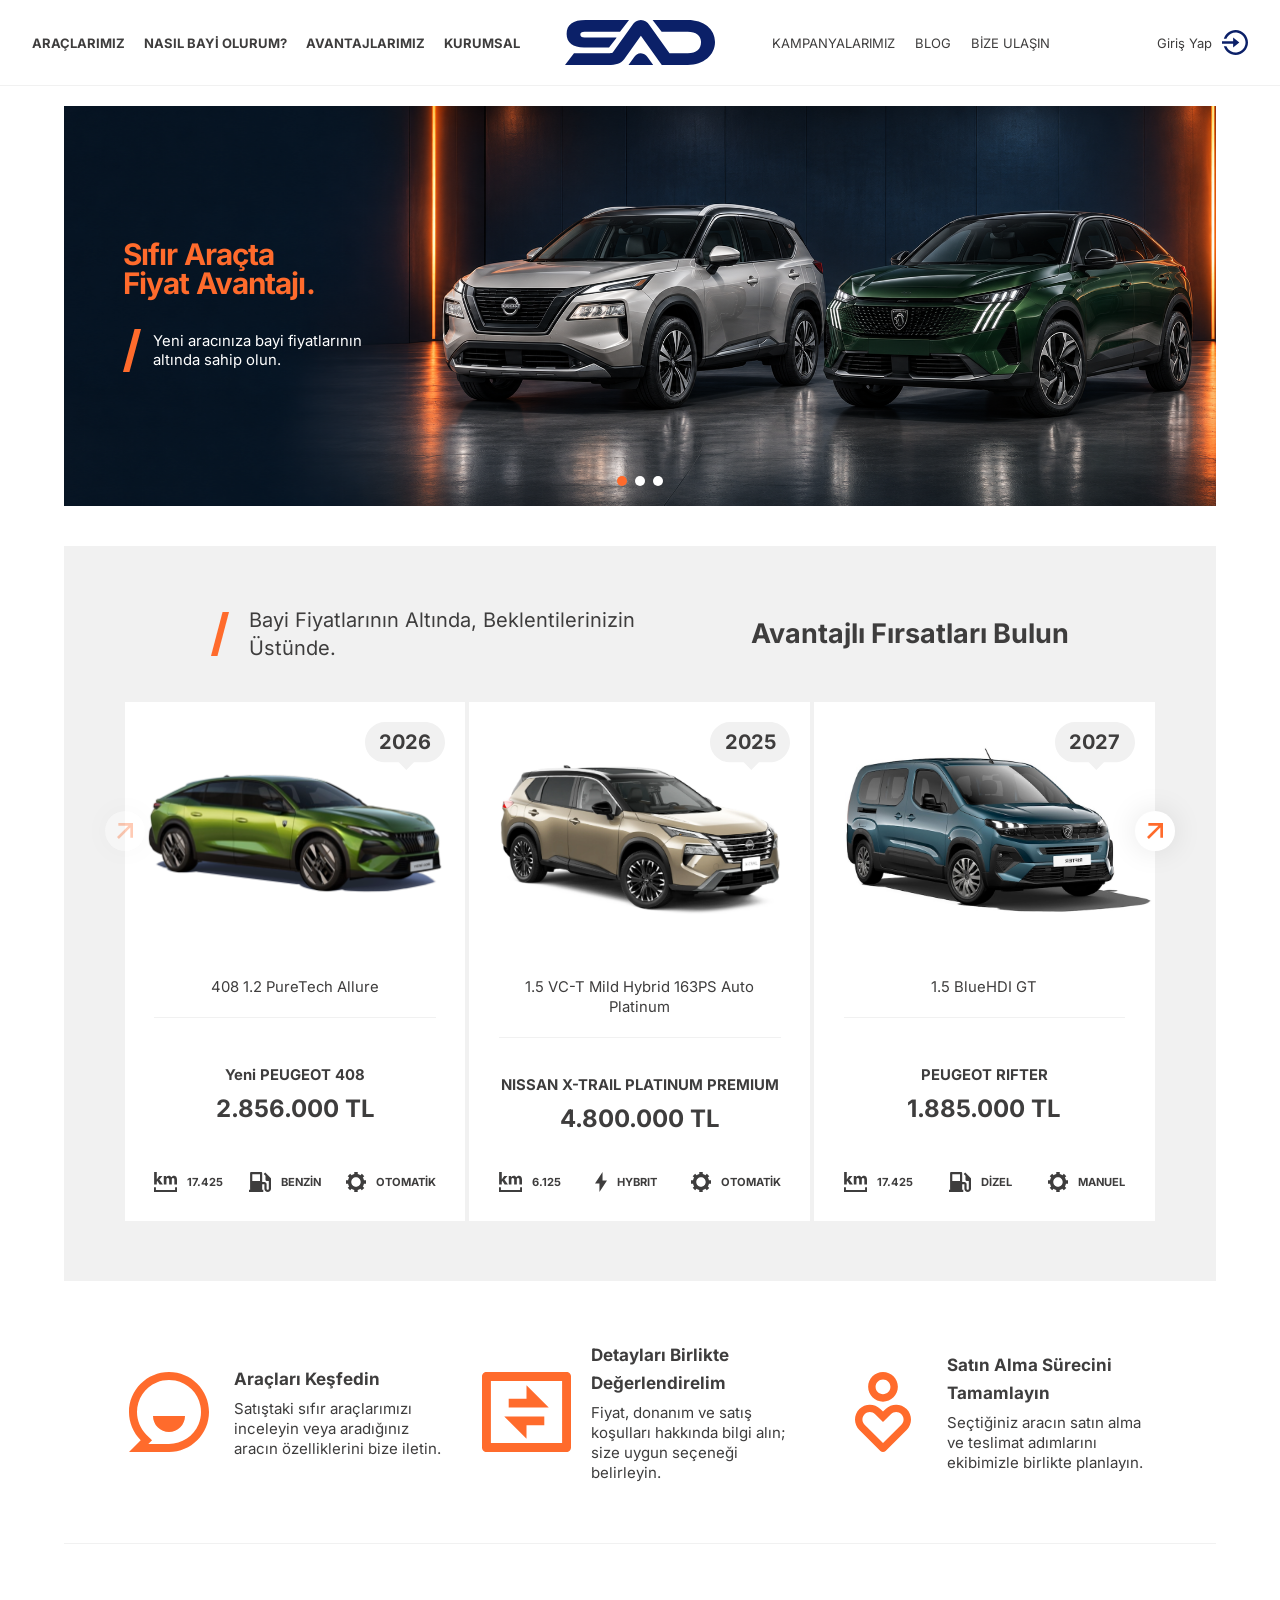
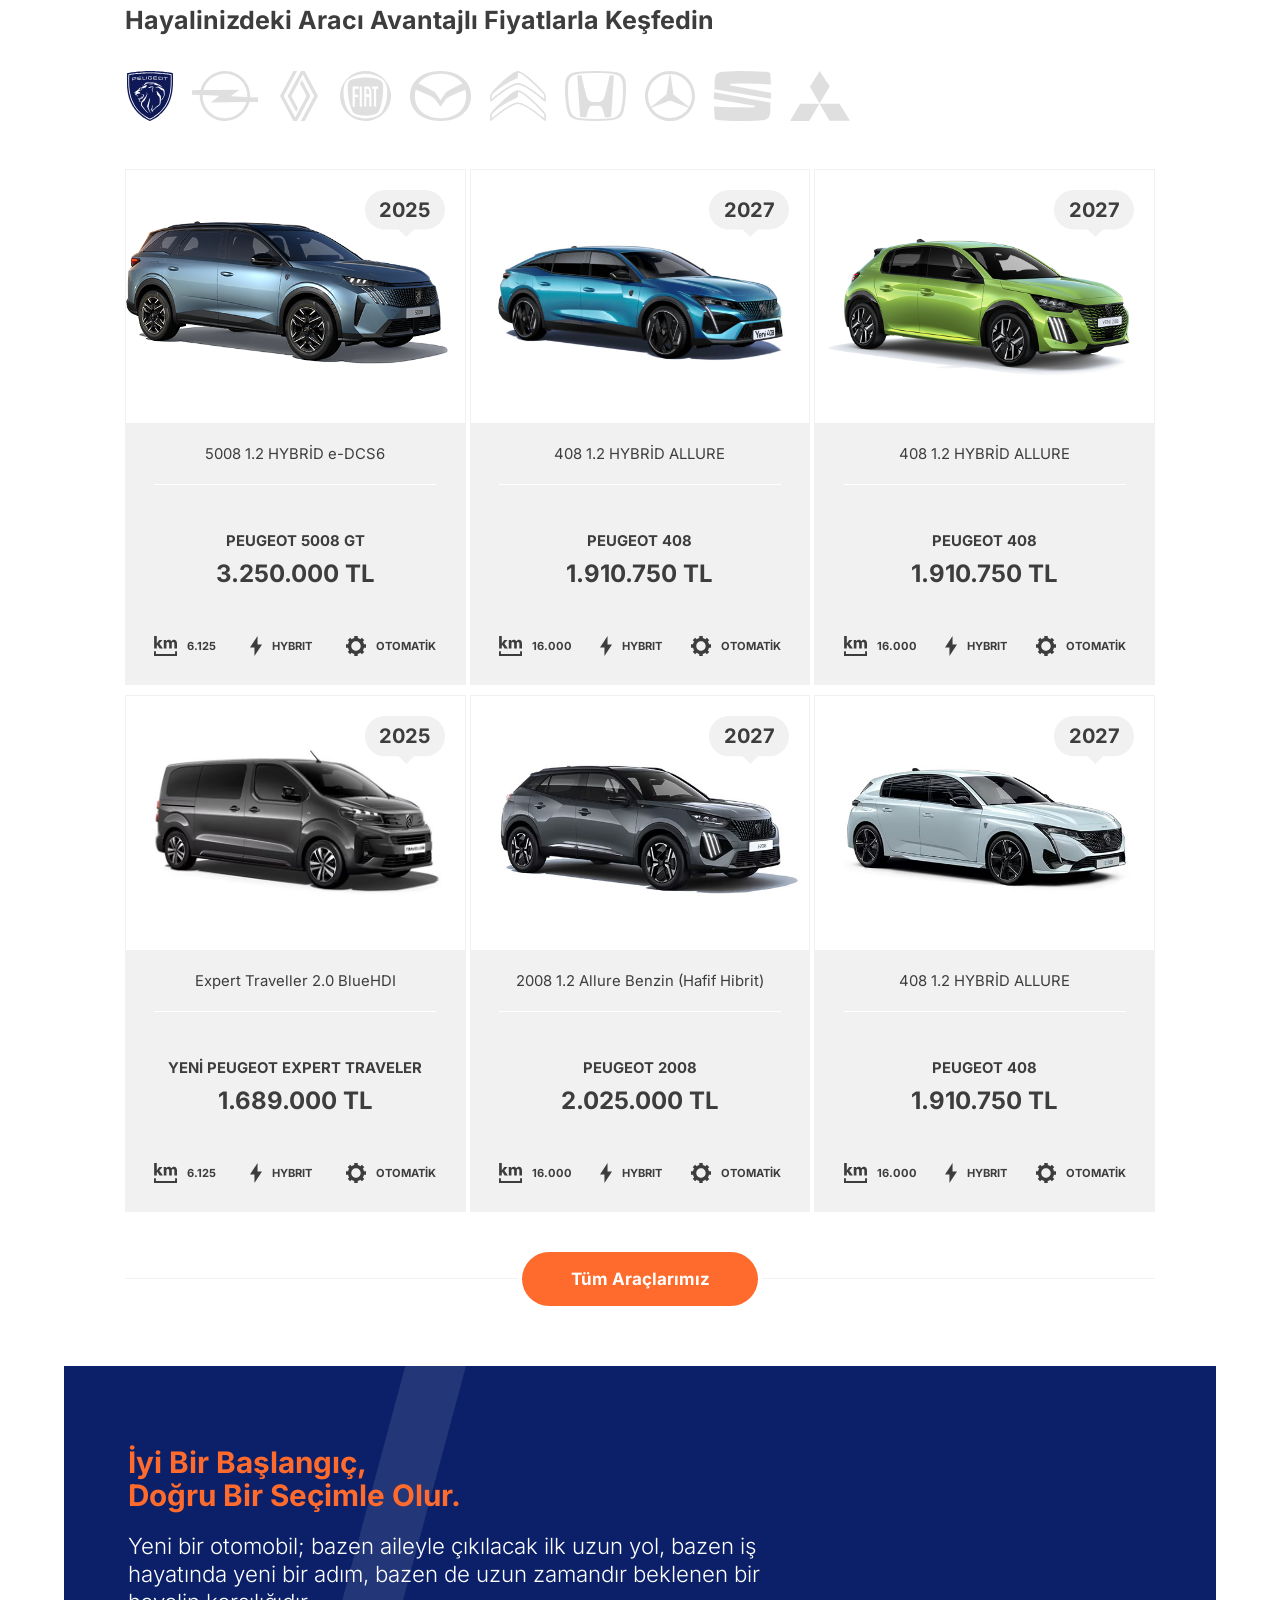
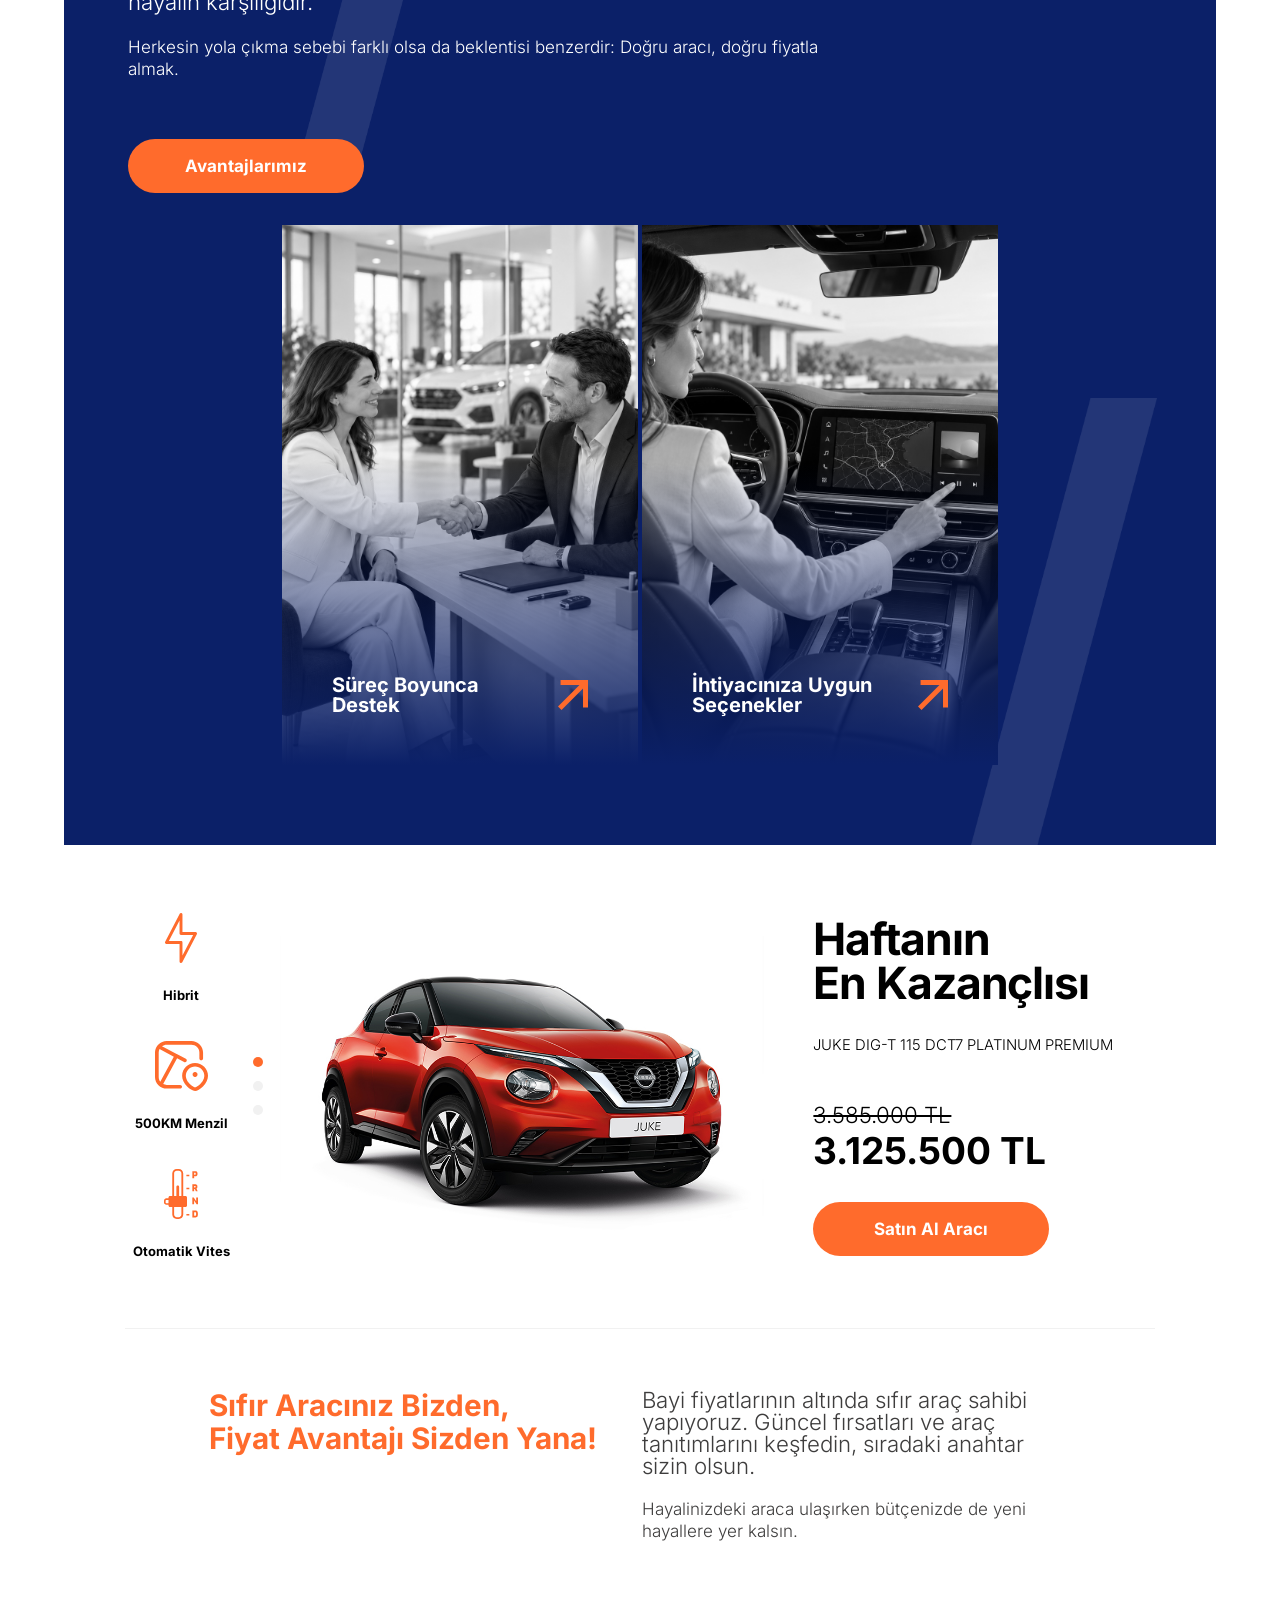
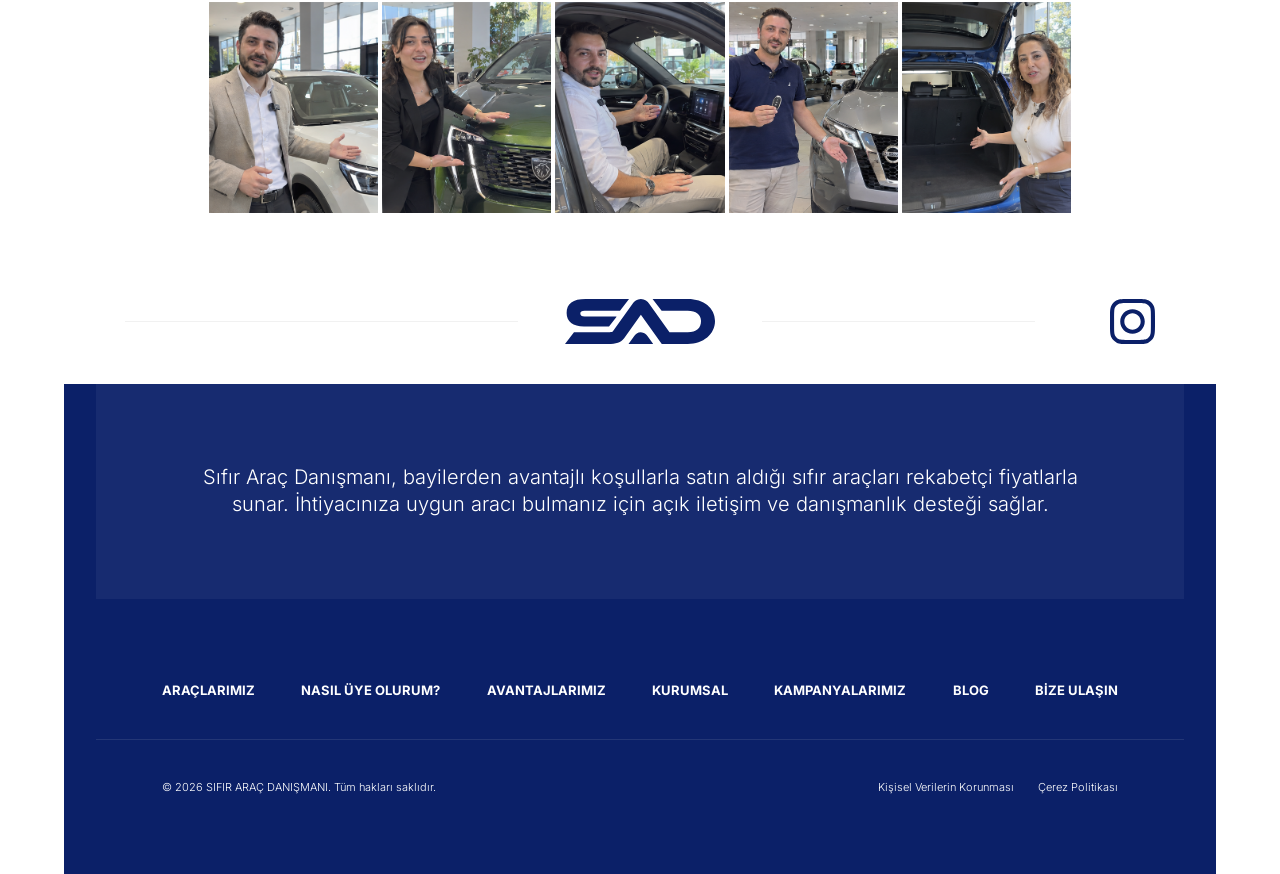
==== commit 52eb1b49: "feat: add hover zoom animations and update weekly offer pagination layout" ====
--- a/index.html
+++ b/index.html
@@ -27,7 +27,7 @@
           <nav class="site-header__secondary" aria-label="Diğer bağlantılar">
             <a href="kampanyalarimiz.html">KAMPANYALARIMIZ</a>
             <a href="blog.html">BLOG</a>
-            <a href="iletisim.html">BİZE ULAŞIN</a>
+            <a href="contact.html">BİZE ULAŞIN</a>
           </nav>
           <a class="site-header__account" href="giris.html"><span>Giriş Yap</span><img src="assets/img/account.svg" width="26" height="25" alt=""></a>
         </div>
@@ -461,11 +461,11 @@
         </div>
       </div>
       <ul class="discover__gallery" aria-label="Araç tanıtımlarından görseller">
-        <li><img src="assets/img/discover-01.png" width="425" height="531" alt="Showroomda beyaz bir SUV modelini tanıtan danışman" loading="lazy" decoding="async"></li>
-        <li><img src="assets/img/discover-02.png" width="425" height="531" alt="Yeşil Peugeot modelinin ön tasarımını tanıtan danışman" loading="lazy" decoding="async"></li>
-        <li><img src="assets/img/discover-03.png" width="425" height="531" alt="Araç içi donanımları ve multimedya ekranını tanıtan danışman" loading="lazy" decoding="async"></li>
-        <li><img src="assets/img/discover-04.png" width="425" height="531" alt="Nissan aracın yanında anahtarını gösteren danışman" loading="lazy" decoding="async"></li>
-        <li><img src="assets/img/discover-05.png" width="425" height="531" alt="Mavi aracın bagaj alanını tanıtan danışman" loading="lazy" decoding="async"></li>
+        <li><a href="https://www.instagram.com/sifiraracdanismani/" target="_blank" rel="noopener noreferrer" aria-label="Showroomda beyaz bir SUV modelini tanıtan danışman — Instagram’da aç (yeni sekme)"><img src="assets/img/discover-01.png" width="425" height="531" alt="Showroomda beyaz bir SUV modelini tanıtan danışman" loading="lazy" decoding="async"></a></li>
+        <li><a href="https://www.instagram.com/sifiraracdanismani/" target="_blank" rel="noopener noreferrer" aria-label="Yeşil Peugeot modelinin ön tasarımını tanıtan danışman — Instagram’da aç (yeni sekme)"><img src="assets/img/discover-02.png" width="425" height="531" alt="Yeşil Peugeot modelinin ön tasarımını tanıtan danışman" loading="lazy" decoding="async"></a></li>
+        <li><a href="https://www.instagram.com/sifiraracdanismani/" target="_blank" rel="noopener noreferrer" aria-label="Araç içi donanımları ve multimedya ekranını tanıtan danışman — Instagram’da aç (yeni sekme)"><img src="assets/img/discover-03.png" width="425" height="531" alt="Araç içi donanımları ve multimedya ekranını tanıtan danışman" loading="lazy" decoding="async"></a></li>
+        <li><a href="https://www.instagram.com/sifiraracdanismani/" target="_blank" rel="noopener noreferrer" aria-label="Nissan aracın yanında anahtarını gösteren danışman — Instagram’da aç (yeni sekme)"><img src="assets/img/discover-04.png" width="425" height="531" alt="Nissan aracın yanında anahtarını gösteren danışman" loading="lazy" decoding="async"></a></li>
+        <li><a href="https://www.instagram.com/sifiraracdanismani/" target="_blank" rel="noopener noreferrer" aria-label="Mavi aracın bagaj alanını tanıtan danışman — Instagram’da aç (yeni sekme)"><img src="assets/img/discover-05.png" width="425" height="531" alt="Mavi aracın bagaj alanını tanıtan danışman" loading="lazy" decoding="async"></a></li>
       </ul>
     </section>
   </main>
@@ -473,7 +473,7 @@
     <div class="site-footer__top">
       <span class="site-footer__line"><img src="assets/img/footer-line-left.svg" width="596" height="1" alt="" ></span>
       <a class="site-footer__brand" href="./" aria-label="Sıfır Araç Danışmanı ana sayfa"><img src="assets/img/footer-logo.svg" width="150" height="45" alt="Sıfır Araç Danışmanı" ></a>
-      <div class="site-footer__top-right"><span class="site-footer__line"><img src="assets/img/footer-line-right.svg" width="476" height="1" alt="" ></span><span class="site-footer__social"><img src="assets/img/instagram.svg" width="45" height="45" alt="Instagram" ></span></div>
+      <div class="site-footer__top-right"><span class="site-footer__line"><img src="assets/img/footer-line-right.svg" width="476" height="1" alt="" ></span><a class="site-footer__social" href="https://www.instagram.com/sifiraracdanismani/" target="_blank" rel="noopener noreferrer" aria-label="Sıfır Araç Danışmanı Instagram hesabı (yeni sekme)"><img src="assets/img/instagram.svg" width="45" height="45" alt="Instagram" ></a></div>
     </div>
     <div class="site-footer__body">
       <div class="site-footer__summary">
@@ -488,7 +488,7 @@
             <li><a href="kurumsal.html">KURUMSAL</a></li>
             <li><a href="kampanyalarimiz.html">KAMPANYALARIMIZ</a></li>
             <li><a href="blog.html">BLOG</a></li>
-            <li><a href="iletisim.html">BİZE ULAŞIN</a></li>
+            <li><a href="contact.html">BİZE ULAŞIN</a></li>
           </ul>
         </nav>
         <span class="site-footer__line"><img src="assets/img/footer-line-bottom.svg" width="1196" height="1" alt="" ></span>
--- a/assets/scss/style.css
+++ b/assets/scss/style.css
@@ -747,7 +747,6 @@
   height: 58px;
   padding: 0;
   border: 0;
-  border-bottom: 2px solid transparent;
   background: none;
   cursor: pointer;
 }
@@ -759,9 +758,6 @@
 }
 .brand-tabs__tab:hover img {
   opacity: 0.5;
-}
-.brand-tabs__tab[aria-selected=true] {
-  border-bottom-color: #0b2068;
 }
 .brand-tabs__tab[aria-selected=true] img {
   opacity: 1;
@@ -886,6 +882,7 @@
 .advantages__card {
   position: relative;
   display: block;
+  overflow: hidden;
   aspect-ratio: 356/540;
   color: #fff;
   text-decoration: none;
@@ -1015,6 +1012,7 @@
 .weekly-offer__slider {
   border-bottom: 1px solid #f1f1f1;
   padding-bottom: 60px;
+  container-type: inline-size;
 }
 .weekly-offer .swiper-slide {
   background: #fff;
@@ -1104,19 +1102,27 @@
 .weekly-offer__button:hover {
   background: #df4a12;
 }
-.weekly-offer__pagination {
+.weekly-offer .weekly-offer__pagination {
   --swiper-pagination-color: #ff6b2c;
   --swiper-pagination-bullet-inactive-color: #f1f1f1;
   --swiper-pagination-bullet-inactive-opacity: 1;
   --swiper-pagination-bullet-size: 10px;
-  position: relative;
+  position: absolute;
   inset: auto;
-  width: calc((100% - 240px) * 0.6);
-  margin: -20px 0 0 176px;
-  height: 20px;
-  line-height: 20px;
-}
-.weekly-offer .swiper-pagination-bullet {
+  top: calc((100% - 60px) / 2);
+  left: 144px;
+  width: auto;
+  height: auto;
+  margin: 0;
+  transform: translateY(-50%);
+  display: flex;
+  flex-direction: column;
+  align-items: center;
+  gap: 14px;
+}
+.weekly-offer .weekly-offer__pagination .swiper-pagination-bullet {
+  display: block;
+  margin: 0;
   position: relative;
   border: 0;
   padding: 0;
@@ -1130,9 +1136,8 @@
   .weekly-offer__layout {
     column-gap: 32px;
   }
-  .weekly-offer__pagination {
-    width: calc((100% - 176px) * 0.6);
-    margin-left: 144px;
+  .weekly-offer .weekly-offer__pagination {
+    left: 128px;
   }
 }
 @media (max-width: 1100px) {
@@ -1160,9 +1165,9 @@
   .weekly-offer__model {
     margin-bottom: 24px;
   }
-  .weekly-offer__pagination {
-    width: 100%;
-    margin: 24px 0 0;
+  .weekly-offer .weekly-offer__pagination {
+    left: 104px;
+    top: calc((100cqw - 120px) * 421 / 1432);
   }
 }
 @media (max-width: 1000px) {
@@ -1186,6 +1191,11 @@
   .weekly-offer__media {
     grid-column: 1;
     grid-row: 1;
+    padding-left: 28px;
+  }
+  .weekly-offer .weekly-offer__pagination {
+    left: 4px;
+    top: calc((100cqw - 28px) * 421 / 1432);
   }
   .weekly-offer__features {
     grid-column: 1;
@@ -2059,4 +2069,510 @@
   }
 }
 
+.vehicle-filters {
+  display: grid;
+  grid-template-columns: repeat(3, minmax(0, 1fr));
+  gap: 6px;
+  margin-bottom: 40px;
+}
+.vehicle-filters__button {
+  display: flex;
+  align-items: center;
+  justify-content: space-between;
+  gap: 24px;
+  min-width: 0;
+  min-height: 96px;
+  padding: 24px clamp(24px, 2.8vw, 48px);
+  border: 0;
+  border-radius: 200px;
+  background: #fff;
+  color: #3e3d3d;
+  box-shadow: 0 0 40px rgba(0, 0, 0, 0.08);
+  text-align: left;
+  font-family: inherit;
+  font-size: 18px;
+  font-weight: 700;
+  line-height: 1.35;
+  cursor: pointer;
+  transition: background-color 0.2s ease, color 0.2s ease, box-shadow 0.2s ease;
+}
+.vehicle-filters__button img {
+  display: block;
+  flex: 0 0 auto;
+  transform: rotate(90deg);
+  transition: transform 0.2s ease;
+}
+.vehicle-filters__button:hover {
+  box-shadow: 0 0 40px rgba(0, 0, 0, 0.14);
+}
+.vehicle-filters__button:hover, .vehicle-filters__button:focus-visible, .vehicle-filters__button[aria-pressed=true] {
+  background: #ff6b2c;
+  color: #fff;
+}
+.vehicle-filters__button:hover img, .vehicle-filters__button:focus-visible img, .vehicle-filters__button[aria-pressed=true] img {
+  transform: rotate(0);
+  filter: brightness(0) invert(1);
+}
+.vehicle-filters__button:focus-visible {
+  outline: 2px solid #0b2068;
+  outline-offset: 4px;
+}
+
+@container vehicle-list (max-width: 900px) {
+  .vehicle-filters {
+    grid-template-columns: minmax(0, 1fr);
+    gap: 12px;
+    margin-bottom: 28px;
+  }
+  .vehicle-filters__button {
+    min-height: 76px;
+    padding: 20px 28px;
+    font-size: 16px;
+  }
+}
+.vehicle-list__grid > [hidden], .vehicle-list__empty[hidden] {
+  display: none;
+}
+
+.vehicle-list__empty {
+  margin: 0;
+  padding: 40px 24px;
+  text-align: center;
+  background: #f1f1f1;
+  font-size: 17px;
+  line-height: 1.5;
+}
+
+.contact-hero, .contact-content, .contact-location {
+  width: min(1600px, 100% - 128px);
+  margin-inline: auto;
+}
+@media (max-width: 1000px) {
+  .contact-hero, .contact-content, .contact-location {
+    width: calc(100% - 48px);
+  }
+}
+@media (max-width: 650px) {
+  .contact-hero, .contact-content, .contact-location {
+    width: calc(100% - 32px);
+  }
+}
+
+.contact-hero {
+  position: relative;
+  isolation: isolate;
+  overflow: hidden;
+  display: flex;
+  align-items: flex-end;
+  justify-content: space-between;
+  gap: 40px;
+  min-height: 260px;
+  margin-top: 20px;
+  padding: 52px clamp(24px, 4.75vw, 82px);
+  background: #0b2068;
+  color: #fff;
+}
+.contact-hero__stripe {
+  position: absolute;
+  z-index: -1;
+  top: -160px;
+  right: 12%;
+  width: 236px;
+  height: auto;
+  pointer-events: none;
+}
+.contact-hero__content {
+  max-width: 720px;
+}
+.contact-hero__eyebrow {
+  margin: 0 0 16px;
+  color: #ff6b2c;
+  font-size: 13px;
+  font-weight: 700;
+  letter-spacing: 0.12em;
+}
+.contact-hero h1 {
+  font-size: clamp(36px, 3.24vw, 56px);
+  line-height: 1.1;
+  margin: 0 0 20px;
+}
+.contact-hero__description {
+  margin: 0;
+  font-size: 18px;
+  line-height: 1.5;
+  font-weight: 300;
+}
+.contact-hero__breadcrumb ol {
+  display: flex;
+  flex-wrap: wrap;
+  gap: 12px;
+  list-style: none;
+  margin: 0;
+  padding: 0;
+  font-size: 13px;
+  line-height: 1.5;
+}
+.contact-hero__breadcrumb li + li::before {
+  content: "/";
+  display: inline-block;
+  margin-right: 12px;
+  color: #ff6b2c;
+}
+.contact-hero__breadcrumb a {
+  color: #fff;
+  text-decoration: none;
+}
+.contact-hero__breadcrumb a:hover {
+  color: #ff6b2c;
+}
+@media (max-width: 800px) {
+  .contact-hero {
+    align-items: flex-start;
+    flex-direction: column;
+    gap: 24px;
+  }
+}
+@media (max-width: 650px) {
+  .contact-hero {
+    min-height: 0;
+    padding: 36px 24px;
+    margin-top: 16px;
+  }
+  .contact-hero__description {
+    font-size: 16px;
+  }
+  .contact-hero__stripe {
+    right: -12%;
+  }
+}
+
+.contact-content {
+  display: grid;
+  grid-template-columns: minmax(0, 1fr) minmax(0, 1fr);
+  gap: 64px;
+  padding: 64px clamp(24px, 4.75vw, 82px);
+}
+.contact-content__offices {
+  min-width: 0;
+}
+.contact-content__intro {
+  margin-bottom: 32px;
+}
+.contact-content__intro h2 {
+  margin: 0 0 16px;
+  font-size: clamp(26px, 1.852vw, 32px);
+  line-height: 1.25;
+}
+.contact-content__intro p {
+  margin: 0;
+  max-width: 480px;
+  font-size: 17px;
+  font-weight: 300;
+  line-height: 1.6;
+}
+@media (max-width: 1100px) {
+  .contact-content {
+    gap: 32px;
+  }
+}
+@media (max-width: 900px) {
+  .contact-content {
+    grid-template-columns: minmax(0, 1fr);
+  }
+}
+@media (max-width: 650px) {
+  .contact-content {
+    padding: 36px 0;
+  }
+}
+
+.contact-office {
+  background: #fff;
+  border: 1px solid #f1f1f1;
+  padding: 32px;
+  margin-top: 20px;
+}
+.contact-office__heading {
+  display: flex;
+  align-items: center;
+  justify-content: space-between;
+  gap: 16px;
+  margin-bottom: 20px;
+}
+.contact-office h3 {
+  color: #0b2068;
+  font-size: 28px;
+  line-height: 1.2;
+  margin: 0;
+}
+.contact-office__label {
+  color: #ff6b2c;
+  font-size: 12px;
+  letter-spacing: 0.12em;
+  font-weight: 700;
+}
+.contact-office address {
+  font-size: 16px;
+  line-height: 1.65;
+  font-style: normal;
+  font-weight: 300;
+}
+.contact-office__details {
+  display: grid;
+  gap: 16px;
+  padding-block: 24px;
+  margin: 0;
+}
+.contact-office__details dt {
+  color: #666;
+  font-size: 13px;
+  line-height: 1.5;
+  margin-bottom: 5px;
+}
+.contact-office__details dd {
+  margin: 0;
+  font-size: 18px;
+  line-height: 1.4;
+  font-weight: 700;
+}
+.contact-office__details a {
+  color: #3e3d3d;
+  text-decoration: none;
+  overflow-wrap: anywhere;
+}
+.contact-office__details a:hover {
+  color: #ff6b2c;
+}
+.contact-office__directions {
+  display: inline-flex;
+  align-items: center;
+  gap: 16px;
+  min-height: 44px;
+  padding-top: 16px;
+  border-top: 1px solid #f1f1f1;
+  color: #0b2068;
+  text-decoration: none;
+  font-size: 15px;
+  font-weight: 700;
+}
+.contact-office__directions img {
+  display: block;
+  flex-shrink: 0;
+}
+.contact-office__directions:hover {
+  color: #ff6b2c;
+}
+@media (max-width: 650px) {
+  .contact-office {
+    padding: 24px;
+  }
+  .contact-office h3 {
+    font-size: 26px;
+  }
+}
+
+.contact-message {
+  padding: 40px;
+  background: #f1f1f1;
+  align-self: start;
+  min-width: 0;
+}
+.contact-message__eyebrow {
+  margin: 0 0 14px;
+  font-size: 12px;
+  font-weight: 700;
+  letter-spacing: 0.12em;
+  color: #0b2068;
+}
+.contact-message h2 {
+  margin: 0 0 16px;
+  font-size: clamp(28px, 2.315vw, 40px);
+  line-height: 1.15;
+  color: #ff6b2c;
+}
+.contact-message__description {
+  margin: 0 0 32px;
+  font-size: 16px;
+  line-height: 1.6;
+  font-weight: 300;
+}
+@media (max-width: 650px) {
+  .contact-message {
+    padding: 28px 20px;
+  }
+}
+
+.contact-form {
+  display: grid;
+  gap: 22px;
+}
+.contact-form__field {
+  min-width: 0;
+}
+.contact-form label {
+  display: block;
+  margin-bottom: 10px;
+  font-size: 14px;
+  line-height: 1.4;
+  font-weight: 700;
+}
+.contact-form input, .contact-form textarea {
+  display: block;
+  width: 100%;
+  min-height: 54px;
+  padding: 16px;
+  border: 1px solid transparent;
+  border-radius: 0;
+  background: #fff;
+  color: #3e3d3d;
+  font-family: inherit;
+  font-size: 16px;
+  line-height: 1.5;
+}
+.contact-form input::placeholder, .contact-form textarea::placeholder {
+  color: #777;
+}
+.contact-form input:focus-visible, .contact-form textarea:focus-visible {
+  border-color: #0b2068;
+  outline: 2px solid #0b2068;
+  outline-offset: 2px;
+}
+.contact-form textarea {
+  min-height: 174px;
+  resize: vertical;
+}
+.contact-form__button {
+  display: inline-flex;
+  align-items: center;
+  justify-content: space-between;
+  gap: 20px;
+  width: 236px;
+  max-width: 100%;
+  min-height: 54px;
+  margin-top: 6px;
+  padding: 12px 24px;
+  border: 0;
+  border-radius: 200px;
+  background: #ff6b2c;
+  color: #fff;
+  font-family: inherit;
+  font-weight: 700;
+  font-size: 14px;
+  line-height: 1.4;
+  cursor: pointer;
+}
+.contact-form__button img {
+  display: block;
+  flex-shrink: 0;
+  filter: brightness(0) invert(1);
+}
+.contact-form__button:hover {
+  background: #df4a12;
+}
+@media (max-width: 650px) {
+  .contact-form__button {
+    width: 100%;
+  }
+}
+
+.contact-location {
+  padding: 0 clamp(24px, 4.75vw, 82px) 80px;
+}
+.contact-location__heading {
+  display: flex;
+  align-items: flex-end;
+  justify-content: space-between;
+  gap: 24px;
+  margin-bottom: 28px;
+}
+.contact-location__eyebrow {
+  margin: 0 0 12px;
+  font-size: 12px;
+  font-weight: 700;
+  letter-spacing: 0.12em;
+  color: #ff6b2c;
+}
+.contact-location h2 {
+  margin: 0;
+  font-size: clamp(28px, 1.852vw, 32px);
+  line-height: 1.2;
+  color: #0b2068;
+}
+.contact-location__directions {
+  display: inline-flex;
+  align-items: center;
+  gap: 16px;
+  min-height: 44px;
+  color: #3e3d3d;
+  text-decoration: none;
+  font-size: 15px;
+  font-weight: 700;
+}
+.contact-location__directions img {
+  display: block;
+  flex-shrink: 0;
+}
+.contact-location__directions:hover {
+  color: #ff6b2c;
+}
+.contact-location__map {
+  background: #f1f1f1;
+}
+.contact-location iframe {
+  display: block;
+  width: 100%;
+  height: 480px;
+  border: 0;
+}
+@media (max-width: 800px) {
+  .contact-location__heading {
+    align-items: flex-start;
+    flex-direction: column;
+    gap: 16px;
+  }
+}
+@media (max-width: 650px) {
+  .contact-location {
+    padding: 0 0 48px;
+  }
+  .contact-location iframe {
+    height: 340px;
+  }
+}
+
+.advantages__photo, .discover__gallery a img {
+  transform-origin: center;
+  transform: scale(1) translate(0, 0);
+  transition: transform 4s ease-in-out;
+}
+
+.advantages__card:hover .advantages__photo,
+.advantages__card:focus-visible .advantages__photo,
+.discover__gallery a:hover img,
+.discover__gallery a:focus-visible img {
+  transform: scale(1.1) translate(-1%, -1%);
+  transition-duration: 8s;
+}
+
+.discover__gallery a {
+  display: block;
+  overflow: hidden;
+}
+
+.discover__gallery a:focus-visible {
+  outline-offset: -4px;
+}
+
+@media (prefers-reduced-motion: reduce) {
+  .advantages__photo, .discover__gallery a img {
+    transition: none;
+  }
+  .advantages__card:hover .advantages__photo,
+  .advantages__card:focus-visible .advantages__photo,
+  .discover__gallery a:hover img,
+  .discover__gallery a:focus-visible img {
+    transform: none;
+  }
+}
+
 /*# sourceMappingURL=style.css.map */
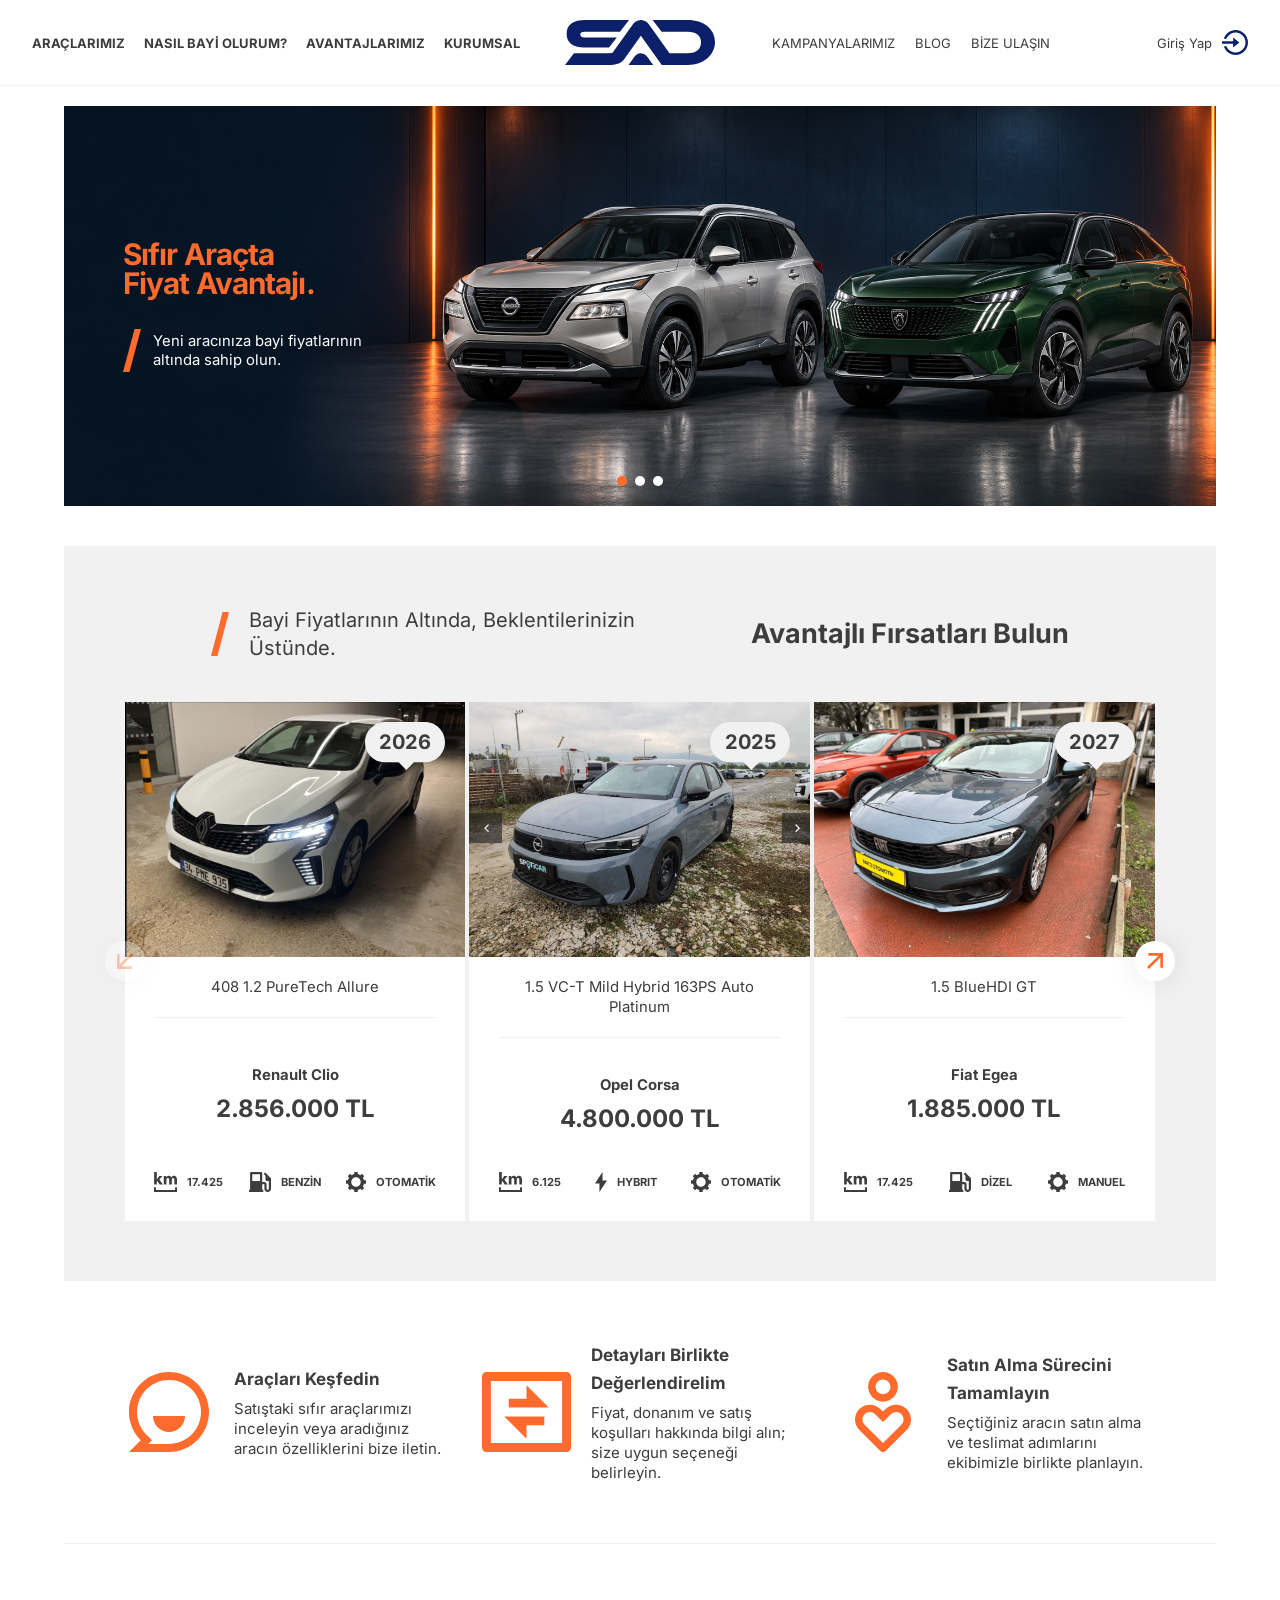
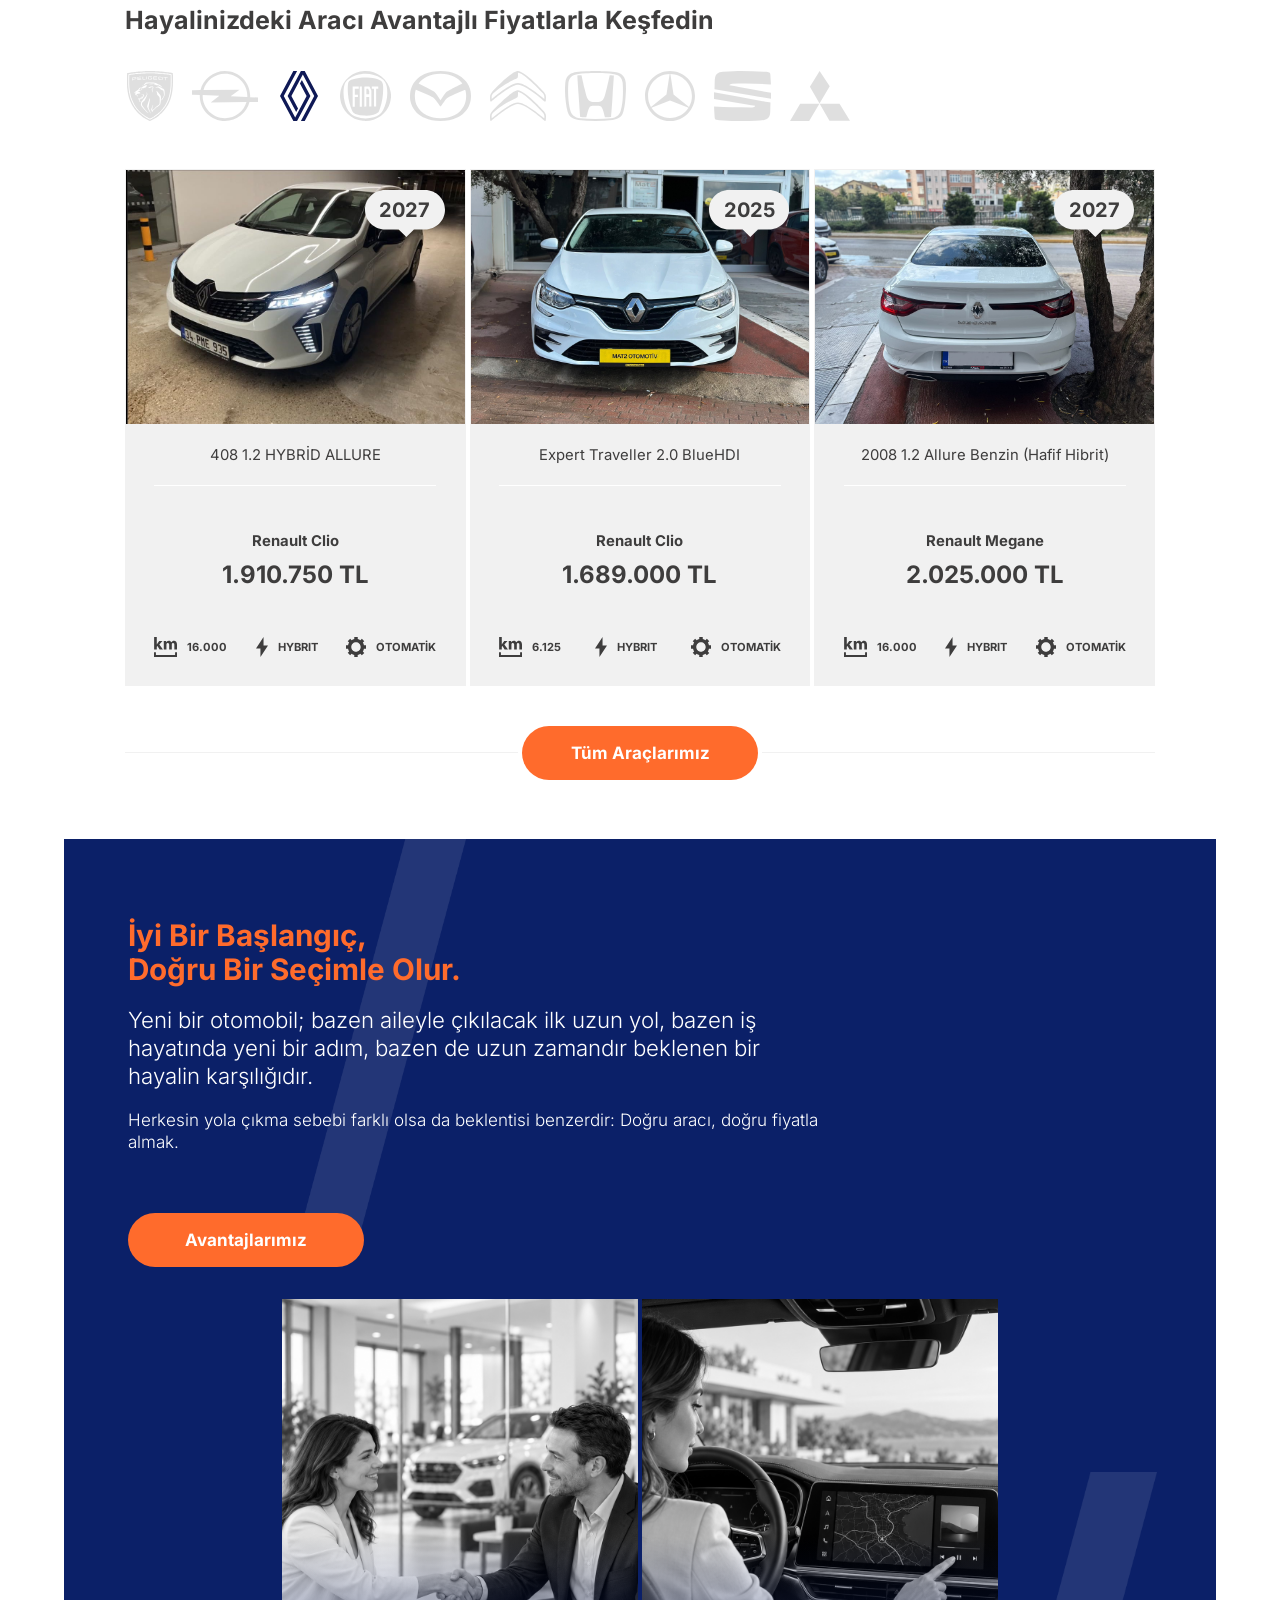
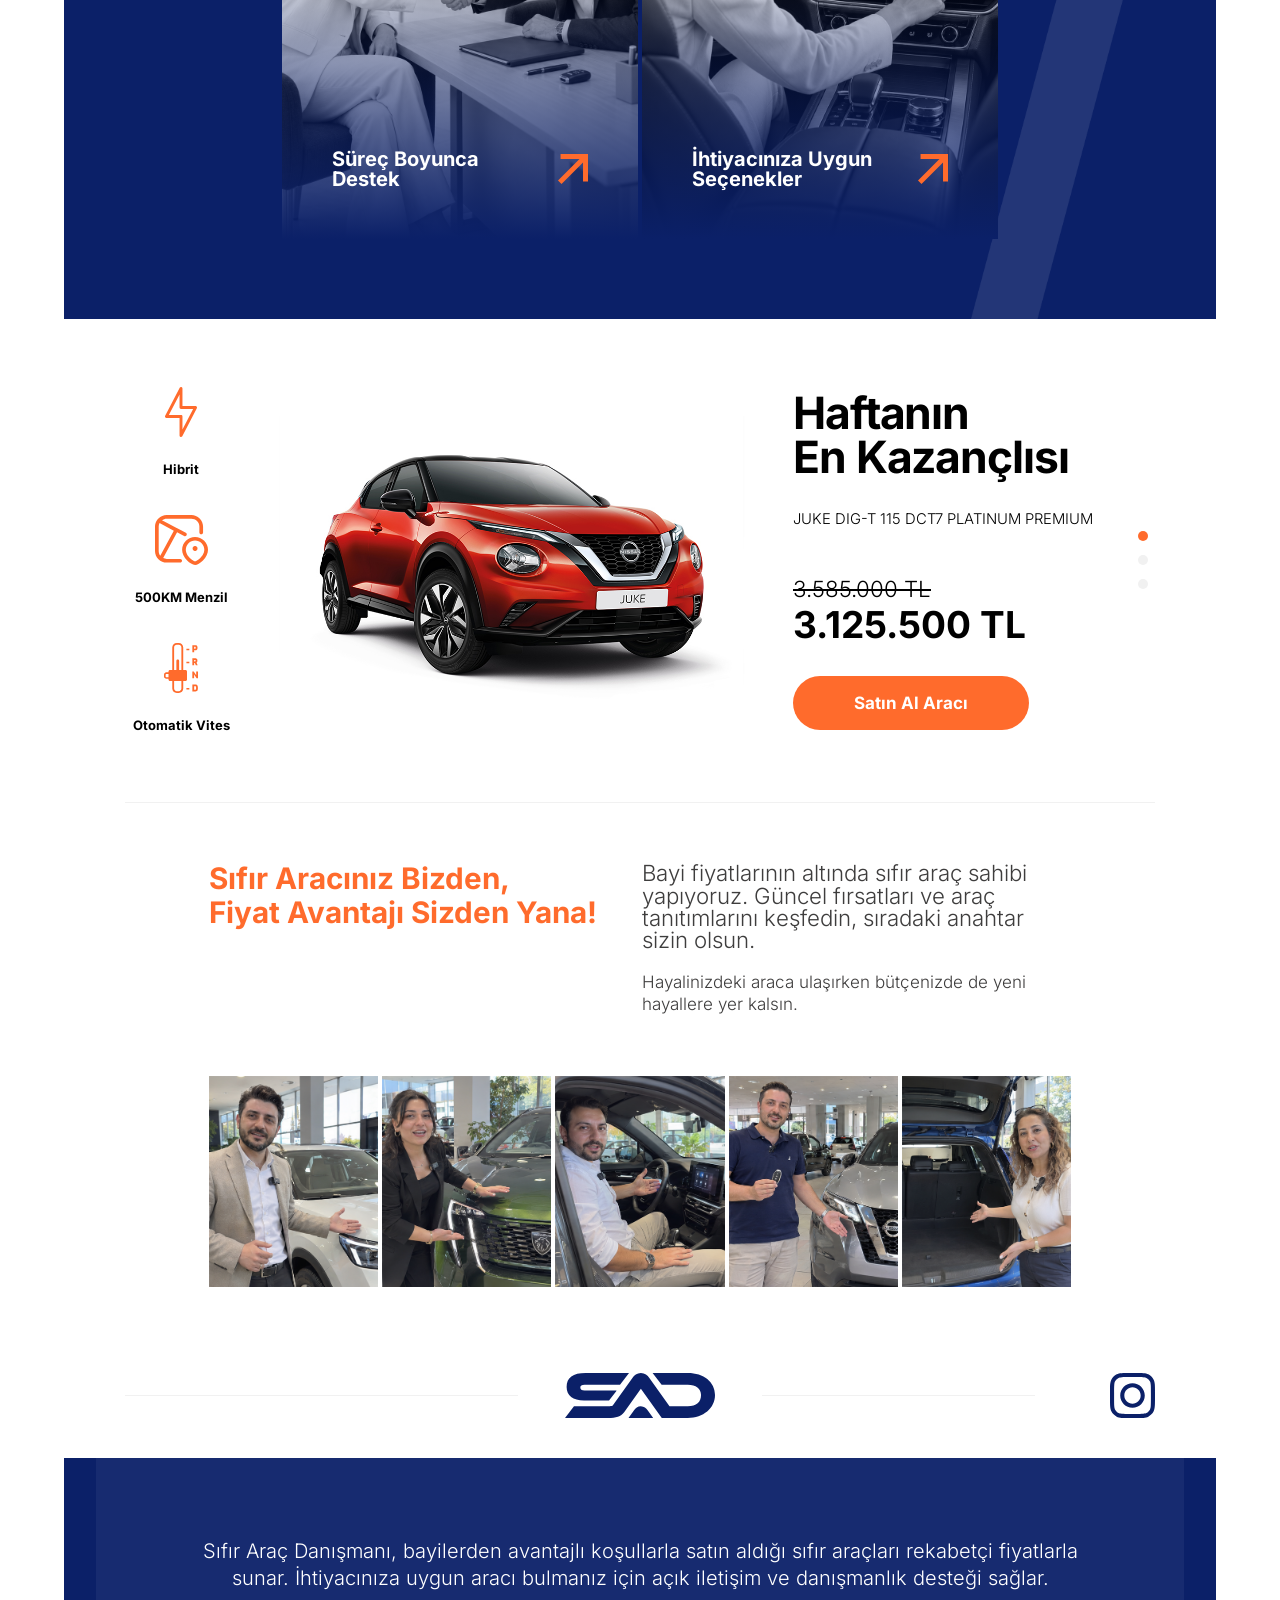
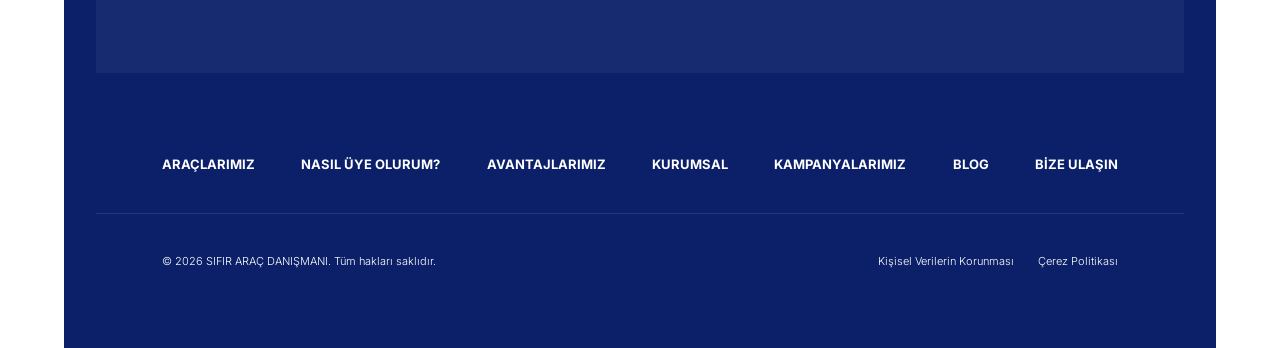
==== commit a82fd5be: "feat: add dynamic vehicle data handling and gallery assets" ====
--- a/index.html
+++ b/index.html
@@ -29,7 +29,7 @@
             <a href="blog.html">BLOG</a>
             <a href="contact.html">BİZE ULAŞIN</a>
           </nav>
-          <a class="site-header__account" href="giris.html"><span>Giriş Yap</span><img src="assets/img/account.svg" width="26" height="25" alt=""></a>
+          <a class="site-header__account" href="#"><span>Giriş Yap</span><img src="assets/img/account.svg" width="26" height="25" alt=""></a>
         </div>
       </div>
     </div>
@@ -84,15 +84,15 @@
       <div class="vehicle-offers__carousel">
         <div class="vehicle-offers__slider swiper" aria-label="Avantajlı araç fırsatları">
           <div class="swiper-wrapper">
-            <article class="vehicle-card swiper-slide">
-              <a class="vehicle-card__link" href="detail.html?arac=peugeot-408" aria-label="Yeni PEUGEOT 408 detaylarını incele">
+            <article class="vehicle-card swiper-slide" data-category="automobile">
+              <a class="vehicle-card__link" href="detail.html?arac=renault-clio" aria-label="Renault Clio detaylarını incele">
                 <div class="vehicle-card__media">
-                  <img class="vehicle-card__image" src="assets/img/a14c552655cf86a8654c0eab16347ec3269b9f17.png" width="1368" height="840" alt="Yeni PEUGEOT 408" loading="lazy" decoding="async">
+                  <img class="vehicle-card__image" src="assets/img/WhatsApp%20Image%202026-11-15%20at%2013.26.48%20%285%29.jpg" width="800" height="600" alt="Beyaz Renault Clio araç fotoğrafı" loading="lazy" decoding="async">
                   <span class="vehicle-card__year"><img class="vehicle-card__icon-normal" src="assets/img/year-badge.svg" width="80" height="47.627" alt=""><img class="vehicle-card__icon-hover" src="assets/img/year-badge-hover.svg" width="80" height="47.627" alt=""><span>2026</span></span>
                 </div>
                 <div class="vehicle-card__body">
                   <p class="vehicle-card__model">408 1.2 PureTech Allure</p>
-                  <div class="vehicle-card__price-block"><h3>Yeni PEUGEOT 408</h3><p class="vehicle-card__price">2.856.000 TL</p></div>
+                  <div class="vehicle-card__price-block"><h3>Renault Clio</h3><p class="vehicle-card__price">2.856.000 TL</p></div>
                   <ul class="vehicle-card__specs" aria-label="Araç özellikleri">
                     <li aria-label="Kilometre: 17.425"><span class="vehicle-card__spec-icon"><img class="vehicle-card__icon-normal" src="assets/img/car-km.svg" width="23" height="20" alt=""><img class="vehicle-card__icon-hover" src="assets/img/car-km-hover.svg" width="23" height="20" alt=""></span><span>17.425</span></li>
                     <li aria-label="Yakıt: BENZİN"><span class="vehicle-card__spec-icon"><img class="vehicle-card__icon-normal" src="assets/img/car-fuel.svg" width="22" height="20" alt=""><img class="vehicle-card__icon-hover" src="assets/img/car-fuel-hover.svg" width="22" height="20" alt=""></span><span>BENZİN</span></li>
@@ -101,15 +101,15 @@
                 </div>
               </a>
             </article>
-            <article class="vehicle-card swiper-slide">
-              <a class="vehicle-card__link" href="detail.html?arac=nissan-x-trail" aria-label="NISSAN X-TRAIL PLATINUM PREMIUM detaylarını incele">
+            <article class="vehicle-card swiper-slide" data-category="automobile">
+              <a class="vehicle-card__link" href="detail.html?arac=opel-corsa" aria-label="Opel Corsa detaylarını incele">
                 <div class="vehicle-card__media">
-                  <img class="vehicle-card__image" src="assets/img/0333d9eae00c74ff2ba8e455cc526ab849dd4657.png" width="3272" height="2174" alt="NISSAN X-TRAIL PLATINUM PREMIUM" loading="lazy" decoding="async">
+                  <img class="vehicle-card__image" src="assets/img/WhatsApp%20Image%202026-11-15%20at%2013.26.48%20%284%29.jpeg" width="800" height="600" alt="Gri Opel Corsa araç fotoğrafı" loading="lazy" decoding="async">
                   <span class="vehicle-card__year"><img class="vehicle-card__icon-normal" src="assets/img/year-badge.svg" width="80" height="47.627" alt=""><img class="vehicle-card__icon-hover" src="assets/img/year-badge-hover.svg" width="80" height="47.627" alt=""><span>2025</span></span>
                 </div>
                 <div class="vehicle-card__body">
                   <p class="vehicle-card__model">1.5 VC-T Mild Hybrid 163PS Auto Platinum</p>
-                  <div class="vehicle-card__price-block"><h3>NISSAN X-TRAIL PLATINUM PREMIUM</h3><p class="vehicle-card__price">4.800.000 TL</p></div>
+                  <div class="vehicle-card__price-block"><h3>Opel Corsa</h3><p class="vehicle-card__price">4.800.000 TL</p></div>
                   <ul class="vehicle-card__specs" aria-label="Araç özellikleri">
                     <li aria-label="Kilometre: 6.125"><span class="vehicle-card__spec-icon"><img class="vehicle-card__icon-normal" src="assets/img/car-km.svg" width="23" height="20" alt=""><img class="vehicle-card__icon-hover" src="assets/img/car-km-hover.svg" width="23" height="20" alt=""></span><span>6.125</span></li>
                     <li aria-label="Yakıt: HYBRIT"><span class="vehicle-card__spec-icon"><img class="vehicle-card__icon-normal" src="assets/img/car-hybrid.svg" width="12" height="20" alt=""><img class="vehicle-card__icon-hover" src="assets/img/car-hybrid-hover.svg" width="12" height="20" alt=""></span><span>HYBRIT</span></li>
@@ -118,15 +118,15 @@
                 </div>
               </a>
             </article>
-            <article class="vehicle-card swiper-slide">
-              <a class="vehicle-card__link" href="detail.html?arac=peugeot-rifter" aria-label="PEUGEOT RIFTER detaylarını incele">
+            <article class="vehicle-card swiper-slide" data-category="automobile">
+              <a class="vehicle-card__link" href="detail.html?arac=fiat-egea" aria-label="Fiat Egea detaylarını incele">
                 <div class="vehicle-card__media">
-                  <img class="vehicle-card__image" src="assets/img/b4a53fb7545b6e770f263b084db1bd4c001fb699.png" width="960" height="600" alt="PEUGEOT RIFTER" loading="lazy" decoding="async">
+                  <img class="vehicle-card__image" src="assets/img/WhatsApp%20Image%202026-11-15%20at%2013.26.48%20%2810%29.jpeg" width="800" height="600" alt="Gri Fiat Egea araç fotoğrafı" loading="lazy" decoding="async">
                   <span class="vehicle-card__year"><img class="vehicle-card__icon-normal" src="assets/img/year-badge.svg" width="80" height="47.627" alt=""><img class="vehicle-card__icon-hover" src="assets/img/year-badge-hover.svg" width="80" height="47.627" alt=""><span>2027</span></span>
                 </div>
                 <div class="vehicle-card__body">
                   <p class="vehicle-card__model">1.5 BlueHDI GT</p>
-                  <div class="vehicle-card__price-block"><h3>PEUGEOT RIFTER</h3><p class="vehicle-card__price">1.885.000 TL</p></div>
+                  <div class="vehicle-card__price-block"><h3>Fiat Egea</h3><p class="vehicle-card__price">1.885.000 TL</p></div>
                   <ul class="vehicle-card__specs" aria-label="Araç özellikleri">
                     <li aria-label="Kilometre: 17.425"><span class="vehicle-card__spec-icon"><img class="vehicle-card__icon-normal" src="assets/img/car-km.svg" width="23" height="20" alt=""><img class="vehicle-card__icon-hover" src="assets/img/car-km-hover.svg" width="23" height="20" alt=""></span><span>17.425</span></li>
                     <li aria-label="Yakıt: DİZEL"><span class="vehicle-card__spec-icon"><img class="vehicle-card__icon-normal" src="assets/img/car-fuel.svg" width="22" height="20" alt=""><img class="vehicle-card__icon-hover" src="assets/img/car-fuel-hover.svg" width="22" height="20" alt=""></span><span>DİZEL</span></li>
@@ -135,15 +135,15 @@
                 </div>
               </a>
             </article>
-            <article class="vehicle-card swiper-slide">
-              <a class="vehicle-card__link" href="detail.html?arac=peugeot-408" aria-label="Yeni PEUGEOT 408 detaylarını incele">
+            <article class="vehicle-card swiper-slide" data-category="suv">
+              <a class="vehicle-card__link" href="detail.html?arac=fiat-egea-cross" aria-label="Fiat Egea Cross detaylarını incele">
                 <div class="vehicle-card__media">
-                  <img class="vehicle-card__image" src="assets/img/a14c552655cf86a8654c0eab16347ec3269b9f17.png" width="1368" height="840" alt="Yeni PEUGEOT 408" loading="lazy" decoding="async">
+                  <img class="vehicle-card__image" src="assets/img/WhatsApp%20Image%202026-11-15%20at%2013.26.48%20%287%29.jpeg" width="800" height="600" alt="Turuncu Fiat Egea Cross araç fotoğrafı" loading="lazy" decoding="async">
                   <span class="vehicle-card__year"><img class="vehicle-card__icon-normal" src="assets/img/year-badge.svg" width="80" height="47.627" alt=""><img class="vehicle-card__icon-hover" src="assets/img/year-badge-hover.svg" width="80" height="47.627" alt=""><span>2026</span></span>
                 </div>
                 <div class="vehicle-card__body">
                   <p class="vehicle-card__model">408 1.2 PureTech Allure</p>
-                  <div class="vehicle-card__price-block"><h3>Yeni PEUGEOT 408</h3><p class="vehicle-card__price">2.856.000 TL</p></div>
+                  <div class="vehicle-card__price-block"><h3>Fiat Egea Cross</h3><p class="vehicle-card__price">2.856.000 TL</p></div>
                   <ul class="vehicle-card__specs" aria-label="Araç özellikleri">
                     <li aria-label="Kilometre: 17.425"><span class="vehicle-card__spec-icon"><img class="vehicle-card__icon-normal" src="assets/img/car-km.svg" width="23" height="20" alt=""><img class="vehicle-card__icon-hover" src="assets/img/car-km-hover.svg" width="23" height="20" alt=""></span><span>17.425</span></li>
                     <li aria-label="Yakıt: BENZİN"><span class="vehicle-card__spec-icon"><img class="vehicle-card__icon-normal" src="assets/img/car-fuel.svg" width="22" height="20" alt=""><img class="vehicle-card__icon-hover" src="assets/img/car-fuel-hover.svg" width="22" height="20" alt=""></span><span>BENZİN</span></li>
@@ -152,15 +152,15 @@
                 </div>
               </a>
             </article>
-            <article class="vehicle-card swiper-slide">
-              <a class="vehicle-card__link" href="detail.html?arac=nissan-x-trail" aria-label="NISSAN X-TRAIL PLATINUM PREMIUM detaylarını incele">
+            <article class="vehicle-card swiper-slide" data-category="minivan">
+              <a class="vehicle-card__link" href="detail.html?arac=fiat-doblo" aria-label="Fiat Doblo detaylarını incele">
                 <div class="vehicle-card__media">
-                  <img class="vehicle-card__image" src="assets/img/0333d9eae00c74ff2ba8e455cc526ab849dd4657.png" width="3272" height="2174" alt="NISSAN X-TRAIL PLATINUM PREMIUM" loading="lazy" decoding="async">
+                  <img class="vehicle-card__image" src="assets/img/WhatsApp%20Image%202026-11-15%20at%2013.23.39%20%281%29.jpeg" width="800" height="600" alt="Beyaz Fiat Doblo araç fotoğrafı" loading="lazy" decoding="async">
                   <span class="vehicle-card__year"><img class="vehicle-card__icon-normal" src="assets/img/year-badge.svg" width="80" height="47.627" alt=""><img class="vehicle-card__icon-hover" src="assets/img/year-badge-hover.svg" width="80" height="47.627" alt=""><span>2025</span></span>
                 </div>
                 <div class="vehicle-card__body">
                   <p class="vehicle-card__model">1.5 VC-T Mild Hybrid 163PS Auto Platinum</p>
-                  <div class="vehicle-card__price-block"><h3>NISSAN X-TRAIL PLATINUM PREMIUM</h3><p class="vehicle-card__price">4.800.000 TL</p></div>
+                  <div class="vehicle-card__price-block"><h3>Fiat Doblo</h3><p class="vehicle-card__price">4.800.000 TL</p></div>
                   <ul class="vehicle-card__specs" aria-label="Araç özellikleri">
                     <li aria-label="Kilometre: 6.125"><span class="vehicle-card__spec-icon"><img class="vehicle-card__icon-normal" src="assets/img/car-km.svg" width="23" height="20" alt=""><img class="vehicle-card__icon-hover" src="assets/img/car-km-hover.svg" width="23" height="20" alt=""></span><span>6.125</span></li>
                     <li aria-label="Yakıt: HYBRIT"><span class="vehicle-card__spec-icon"><img class="vehicle-card__icon-normal" src="assets/img/car-hybrid.svg" width="12" height="20" alt=""><img class="vehicle-card__icon-hover" src="assets/img/car-hybrid-hover.svg" width="12" height="20" alt=""></span><span>HYBRIT</span></li>
@@ -169,15 +169,15 @@
                 </div>
               </a>
             </article>
-            <article class="vehicle-card swiper-slide">
-              <a class="vehicle-card__link" href="detail.html?arac=peugeot-rifter" aria-label="PEUGEOT RIFTER detaylarını incele">
+            <article class="vehicle-card swiper-slide" data-category="minivan">
+              <a class="vehicle-card__link" href="detail.html?arac=opel-combo" aria-label="Opel Combo detaylarını incele">
                 <div class="vehicle-card__media">
-                  <img class="vehicle-card__image" src="assets/img/b4a53fb7545b6e770f263b084db1bd4c001fb699.png" width="960" height="600" alt="PEUGEOT RIFTER" loading="lazy" decoding="async">
+                  <img class="vehicle-card__image" src="assets/img/WhatsApp%20Image%202026-11-15%20at%2013.23.39%20%286%29.jpeg" width="800" height="600" alt="Gri Opel Combo araç fotoğrafı" loading="lazy" decoding="async">
                   <span class="vehicle-card__year"><img class="vehicle-card__icon-normal" src="assets/img/year-badge.svg" width="80" height="47.627" alt=""><img class="vehicle-card__icon-hover" src="assets/img/year-badge-hover.svg" width="80" height="47.627" alt=""><span>2027</span></span>
                 </div>
                 <div class="vehicle-card__body">
                   <p class="vehicle-card__model">1.5 BlueHDI GT</p>
-                  <div class="vehicle-card__price-block"><h3>PEUGEOT RIFTER</h3><p class="vehicle-card__price">1.885.000 TL</p></div>
+                  <div class="vehicle-card__price-block"><h3>Opel Combo</h3><p class="vehicle-card__price">1.885.000 TL</p></div>
                   <ul class="vehicle-card__specs" aria-label="Araç özellikleri">
                     <li aria-label="Kilometre: 17.425"><span class="vehicle-card__spec-icon"><img class="vehicle-card__icon-normal" src="assets/img/car-km.svg" width="23" height="20" alt=""><img class="vehicle-card__icon-hover" src="assets/img/car-km-hover.svg" width="23" height="20" alt=""></span><span>17.425</span></li>
                     <li aria-label="Yakıt: DİZEL"><span class="vehicle-card__spec-icon"><img class="vehicle-card__icon-normal" src="assets/img/car-fuel.svg" width="22" height="20" alt=""><img class="vehicle-card__icon-hover" src="assets/img/car-fuel-hover.svg" width="22" height="20" alt=""></span><span>DİZEL</span></li>
@@ -212,9 +212,9 @@
       <div class="vehicle-catalog__heading">
         <h2 id="vehicle-catalog-title">Hayalinizdeki Aracı Avantajlı Fiyatlarla Keşfedin</h2>
         <div class="brand-tabs" role="tablist" aria-label="Araç markaları">
-          <button class="brand-tabs__tab" type="button" role="tab" id="brand-tab-peugeot" aria-controls="brand-panel-peugeot" aria-selected="true" tabindex="0" aria-label="Peugeot" title="Peugeot"><img src="assets/img/brand-peugeot.svg" width="46" height="50" alt="" ></button>
+          <button class="brand-tabs__tab" type="button" role="tab" id="brand-tab-peugeot" aria-controls="brand-panel-peugeot" aria-selected="false" tabindex="-1" aria-label="Peugeot" title="Peugeot"><img src="assets/img/brand-peugeot.svg" width="46" height="50" alt="" ></button>
           <button class="brand-tabs__tab" type="button" role="tab" id="brand-tab-opel" aria-controls="brand-panel-opel" aria-selected="false" tabindex="-1" aria-label="Opel" title="Opel"><img src="assets/img/brand-opel.svg" width="66" height="50" alt="" ></button>
-          <button class="brand-tabs__tab" type="button" role="tab" id="brand-tab-renault" aria-controls="brand-panel-renault" aria-selected="false" tabindex="-1" aria-label="Renault" title="Renault"><img src="assets/img/brand-renault.svg" width="38" height="50" alt="" ></button>
+          <button class="brand-tabs__tab" type="button" role="tab" id="brand-tab-renault" aria-controls="brand-panel-renault" aria-selected="true" tabindex="0" aria-label="Renault" title="Renault"><img src="assets/img/brand-renault.svg" width="38" height="50" alt="" ></button>
           <button class="brand-tabs__tab" type="button" role="tab" id="brand-tab-fiat" aria-controls="brand-panel-fiat" aria-selected="false" tabindex="-1" aria-label="Fiat" title="Fiat"><img src="assets/img/brand-fiat.svg" width="51" height="50" alt="" ></button>
           <button class="brand-tabs__tab" type="button" role="tab" id="brand-tab-mazda" aria-controls="brand-panel-mazda" aria-selected="false" tabindex="-1" aria-label="Mazda" title="Mazda"><img src="assets/img/brand-mazda.svg" width="61" height="50" alt="" ></button>
           <button class="brand-tabs__tab" type="button" role="tab" id="brand-tab-citroen" aria-controls="brand-panel-citroen" aria-selected="false" tabindex="-1" aria-label="Citroën" title="Citroën"><img src="assets/img/brand-citroen.svg" width="56" height="50" alt="" ></button>
@@ -224,7 +224,7 @@
           <button class="brand-tabs__tab" type="button" role="tab" id="brand-tab-mitsubishi" aria-controls="brand-panel-mitsubishi" aria-selected="false" tabindex="-1" aria-label="Mitsubishi" title="Mitsubishi"><img src="assets/img/brand-mitsubishi.svg" width="60" height="50" alt="" ></button>
         </div>
       </div>
-      <div class="vehicle-catalog__panel" id="brand-panel-peugeot" role="tabpanel" aria-labelledby="brand-tab-peugeot" tabindex="0">
+      <div class="vehicle-catalog__panel" id="brand-panel-peugeot" hidden role="tabpanel" aria-labelledby="brand-tab-peugeot" tabindex="0">
         <div class="vehicle-catalog__grid">
           <!-- Kart metinleri ve görseller Figma'daki eşleşmeleri korur. -->
           <article class="vehicle-card vehicle-card--catalog">
@@ -331,14 +331,139 @@
           </article>
         </div>
       </div>
-      <div class="vehicle-catalog__panel" id="brand-panel-opel" role="tabpanel" aria-labelledby="brand-tab-opel" tabindex="0" hidden>
-        <div class="vehicle-catalog__empty"><h3>Opel Araçları</h3><p>Bu marka için henüz araç eklenmedi.</p></div>
-      </div>
-      <div class="vehicle-catalog__panel" id="brand-panel-renault" role="tabpanel" aria-labelledby="brand-tab-renault" tabindex="0" hidden>
-        <div class="vehicle-catalog__empty"><h3>Renault Araçları</h3><p>Bu marka için henüz araç eklenmedi.</p></div>
-      </div>
-      <div class="vehicle-catalog__panel" id="brand-panel-fiat" role="tabpanel" aria-labelledby="brand-tab-fiat" tabindex="0" hidden>
-        <div class="vehicle-catalog__empty"><h3>Fiat Araçları</h3><p>Bu marka için henüz araç eklenmedi.</p></div>
+      <div class="vehicle-catalog__panel" id="brand-panel-opel" role="tabpanel" aria-labelledby="brand-tab-opel" tabindex="0" hidden><div class="vehicle-catalog__grid"><article class="vehicle-card vehicle-card--catalog" data-category="automobile">
+            <a class="vehicle-card__link" href="detail.html?arac=opel-corsa" aria-label="Opel Corsa detaylarını incele">
+              <div class="vehicle-card__media">
+                <img class="vehicle-card__image" src="assets/img/WhatsApp%20Image%202026-11-15%20at%2013.26.48%20%284%29.jpeg" width="800" height="600" alt="Gri Opel Corsa araç fotoğrafı" loading="lazy" decoding="async">
+                <span class="vehicle-card__year"><img src="assets/img/year-badge.svg" width="80" height="47.627" alt="" class="vehicle-card__icon-normal"><img src="assets/img/year-badge-hover.svg" width="80" height="47.627" alt="" class="vehicle-card__icon-hover"><span>2025</span></span>
+              </div>
+              <div class="vehicle-card__body">
+                <p class="vehicle-card__model">5008 1.2 HYBRİD e-DCS6</p>
+                <div class="vehicle-card__price-block"><h3>Opel Corsa</h3><p class="vehicle-card__price">3.250.000 TL</p></div>
+                <ul class="vehicle-card__specs" aria-label="Araç özellikleri">
+                  <li aria-label="Kilometre: 6.125"><span class="vehicle-card__spec-icon"><img src="assets/img/car-km.svg" width="23" height="20" alt="" class="vehicle-card__icon-normal"><img src="assets/img/car-km-hover.svg" width="23" height="20" alt="" class="vehicle-card__icon-hover"></span><span>6.125</span></li>
+                  <li aria-label="Yakıt: HYBRIT"><span class="vehicle-card__spec-icon"><img src="assets/img/car-hybrid.svg" width="12" height="20" alt="" class="vehicle-card__icon-normal"><img src="assets/img/car-hybrid-hover.svg" width="12" height="20" alt="" class="vehicle-card__icon-hover"></span><span>HYBRIT</span></li>
+                  <li aria-label="Vites: OTOMATİK"><span class="vehicle-card__spec-icon"><img src="assets/img/car-gear.svg" width="20" height="20" alt="" class="vehicle-card__icon-normal"><img src="assets/img/car-gear-hover.svg" width="20" height="20" alt="" class="vehicle-card__icon-hover"></span><span>OTOMATİK</span></li>
+                </ul>
+              </div>
+            </a>
+          </article><article class="vehicle-card vehicle-card--catalog" data-category="minivan">
+            <a class="vehicle-card__link" href="detail.html?arac=opel-combo" aria-label="Opel Combo detaylarını incele">
+              <div class="vehicle-card__media">
+                <img class="vehicle-card__image" src="assets/img/WhatsApp%20Image%202026-11-15%20at%2013.23.39%20%286%29.jpeg" width="800" height="600" alt="Gri Opel Combo araç fotoğrafı" loading="lazy" decoding="async">
+                <span class="vehicle-card__year"><img src="assets/img/year-badge.svg" width="80" height="47.627" alt="" class="vehicle-card__icon-normal"><img src="assets/img/year-badge-hover.svg" width="80" height="47.627" alt="" class="vehicle-card__icon-hover"><span>2027</span></span>
+              </div>
+              <div class="vehicle-card__body">
+                <p class="vehicle-card__model">408 1.2 HYBRİD ALLURE</p>
+                <div class="vehicle-card__price-block"><h3>Opel Combo</h3><p class="vehicle-card__price">1.910.750 TL</p></div>
+                <ul class="vehicle-card__specs" aria-label="Araç özellikleri">
+                  <li aria-label="Kilometre: 16.000"><span class="vehicle-card__spec-icon"><img src="assets/img/car-km.svg" width="23" height="20" alt="" class="vehicle-card__icon-normal"><img src="assets/img/car-km-hover.svg" width="23" height="20" alt="" class="vehicle-card__icon-hover"></span><span>16.000</span></li>
+                  <li aria-label="Yakıt: HYBRIT"><span class="vehicle-card__spec-icon"><img src="assets/img/car-hybrid.svg" width="12" height="20" alt="" class="vehicle-card__icon-normal"><img src="assets/img/car-hybrid-hover.svg" width="12" height="20" alt="" class="vehicle-card__icon-hover"></span><span>HYBRIT</span></li>
+                  <li aria-label="Vites: OTOMATİK"><span class="vehicle-card__spec-icon"><img src="assets/img/car-gear.svg" width="20" height="20" alt="" class="vehicle-card__icon-normal"><img src="assets/img/car-gear-hover.svg" width="20" height="20" alt="" class="vehicle-card__icon-hover"></span><span>OTOMATİK</span></li>
+                </ul>
+              </div>
+            </a>
+          </article></div></div>
+      </div>
+      <div class="vehicle-catalog__panel" id="brand-panel-renault" role="tabpanel" aria-labelledby="brand-tab-renault" tabindex="0"><div class="vehicle-catalog__grid"><article class="vehicle-card vehicle-card--catalog" data-category="automobile">
+            <a class="vehicle-card__link" href="detail.html?arac=renault-clio" aria-label="Renault Clio detaylarını incele">
+              <div class="vehicle-card__media">
+                <img class="vehicle-card__image" src="assets/img/WhatsApp%20Image%202026-11-15%20at%2013.26.48%20%285%29.jpg" width="800" height="600" alt="Beyaz Renault Clio araç fotoğrafı" loading="lazy" decoding="async">
+                <span class="vehicle-card__year"><img src="assets/img/year-badge.svg" width="80" height="47.627" alt="" class="vehicle-card__icon-normal"><img src="assets/img/year-badge-hover.svg" width="80" height="47.627" alt="" class="vehicle-card__icon-hover"><span>2027</span></span>
+              </div>
+              <div class="vehicle-card__body">
+                <p class="vehicle-card__model">408 1.2 HYBRİD ALLURE</p>
+                <div class="vehicle-card__price-block"><h3>Renault Clio</h3><p class="vehicle-card__price">1.910.750 TL</p></div>
+                <ul class="vehicle-card__specs" aria-label="Araç özellikleri">
+                  <li aria-label="Kilometre: 16.000"><span class="vehicle-card__spec-icon"><img src="assets/img/car-km.svg" width="23" height="20" alt="" class="vehicle-card__icon-normal"><img src="assets/img/car-km-hover.svg" width="23" height="20" alt="" class="vehicle-card__icon-hover"></span><span>16.000</span></li>
+                  <li aria-label="Yakıt: HYBRIT"><span class="vehicle-card__spec-icon"><img src="assets/img/car-hybrid.svg" width="12" height="20" alt="" class="vehicle-card__icon-normal"><img src="assets/img/car-hybrid-hover.svg" width="12" height="20" alt="" class="vehicle-card__icon-hover"></span><span>HYBRIT</span></li>
+                  <li aria-label="Vites: OTOMATİK"><span class="vehicle-card__spec-icon"><img src="assets/img/car-gear.svg" width="20" height="20" alt="" class="vehicle-card__icon-normal"><img src="assets/img/car-gear-hover.svg" width="20" height="20" alt="" class="vehicle-card__icon-hover"></span><span>OTOMATİK</span></li>
+                </ul>
+              </div>
+            </a>
+          </article><article class="vehicle-card vehicle-card--catalog" data-category="automobile">
+            <a class="vehicle-card__link" href="detail.html?arac=renault-clio-beyaz" aria-label="Renault Clio detaylarını incele">
+              <div class="vehicle-card__media">
+                <img class="vehicle-card__image" src="assets/img/WhatsApp%20Image%202026-11-15%20at%2013.26.49.jpeg" width="800" height="600" alt="Beyaz Renault Clio araç fotoğrafı" loading="lazy" decoding="async">
+                <span class="vehicle-card__year"><img src="assets/img/year-badge.svg" width="80" height="47.627" alt="" class="vehicle-card__icon-normal"><img src="assets/img/year-badge-hover.svg" width="80" height="47.627" alt="" class="vehicle-card__icon-hover"><span>2025</span></span>
+              </div>
+              <div class="vehicle-card__body">
+                <p class="vehicle-card__model">Expert Traveller 2.0 BlueHDI</p>
+                <div class="vehicle-card__price-block"><h3>Renault Clio</h3><p class="vehicle-card__price">1.689.000 TL</p></div>
+                <ul class="vehicle-card__specs" aria-label="Araç özellikleri">
+                  <li aria-label="Kilometre: 6.125"><span class="vehicle-card__spec-icon"><img src="assets/img/car-km.svg" width="23" height="20" alt="" class="vehicle-card__icon-normal"><img src="assets/img/car-km-hover.svg" width="23" height="20" alt="" class="vehicle-card__icon-hover"></span><span>6.125</span></li>
+                  <li aria-label="Yakıt: HYBRIT"><span class="vehicle-card__spec-icon"><img src="assets/img/car-hybrid.svg" width="12" height="20" alt="" class="vehicle-card__icon-normal"><img src="assets/img/car-hybrid-hover.svg" width="12" height="20" alt="" class="vehicle-card__icon-hover"></span><span>HYBRIT</span></li>
+                  <li aria-label="Vites: OTOMATİK"><span class="vehicle-card__spec-icon"><img src="assets/img/car-gear.svg" width="20" height="20" alt="" class="vehicle-card__icon-normal"><img src="assets/img/car-gear-hover.svg" width="20" height="20" alt="" class="vehicle-card__icon-hover"></span><span>OTOMATİK</span></li>
+                </ul>
+              </div>
+            </a>
+          </article><article class="vehicle-card vehicle-card--catalog" data-category="automobile">
+            <a class="vehicle-card__link" href="detail.html?arac=renault-megane" aria-label="Renault Megane detaylarını incele">
+              <div class="vehicle-card__media">
+                <img class="vehicle-card__image" src="assets/img/WhatsApp%20Image%202026-11-15%20at%2013.26.49%20%281%29.jpeg" width="800" height="600" alt="Beyaz Renault Megane araç fotoğrafı" loading="lazy" decoding="async">
+                <span class="vehicle-card__year"><img src="assets/img/year-badge.svg" width="80" height="47.627" alt="" class="vehicle-card__icon-normal"><img src="assets/img/year-badge-hover.svg" width="80" height="47.627" alt="" class="vehicle-card__icon-hover"><span>2027</span></span>
+              </div>
+              <div class="vehicle-card__body">
+                <p class="vehicle-card__model">2008 1.2 Allure Benzin (Hafif Hibrit)</p>
+                <div class="vehicle-card__price-block"><h3>Renault Megane</h3><p class="vehicle-card__price">2.025.000 TL</p></div>
+                <ul class="vehicle-card__specs" aria-label="Araç özellikleri">
+                  <li aria-label="Kilometre: 16.000"><span class="vehicle-card__spec-icon"><img src="assets/img/car-km.svg" width="23" height="20" alt="" class="vehicle-card__icon-normal"><img src="assets/img/car-km-hover.svg" width="23" height="20" alt="" class="vehicle-card__icon-hover"></span><span>16.000</span></li>
+                  <li aria-label="Yakıt: HYBRIT"><span class="vehicle-card__spec-icon"><img src="assets/img/car-hybrid.svg" width="12" height="20" alt="" class="vehicle-card__icon-normal"><img src="assets/img/car-hybrid-hover.svg" width="12" height="20" alt="" class="vehicle-card__icon-hover"></span><span>HYBRIT</span></li>
+                  <li aria-label="Vites: OTOMATİK"><span class="vehicle-card__spec-icon"><img src="assets/img/car-gear.svg" width="20" height="20" alt="" class="vehicle-card__icon-normal"><img src="assets/img/car-gear-hover.svg" width="20" height="20" alt="" class="vehicle-card__icon-hover"></span><span>OTOMATİK</span></li>
+                </ul>
+              </div>
+            </a>
+          </article></div></div>
+      </div>
+      <div class="vehicle-catalog__panel" id="brand-panel-fiat" role="tabpanel" aria-labelledby="brand-tab-fiat" tabindex="0" hidden><div class="vehicle-catalog__grid"><article class="vehicle-card vehicle-card--catalog" data-category="automobile">
+            <a class="vehicle-card__link" href="detail.html?arac=fiat-egea" aria-label="Fiat Egea detaylarını incele">
+              <div class="vehicle-card__media">
+                <img class="vehicle-card__image" src="assets/img/WhatsApp%20Image%202026-11-15%20at%2013.26.48%20%2810%29.jpeg" width="800" height="600" alt="Gri Fiat Egea araç fotoğrafı" loading="lazy" decoding="async">
+                <span class="vehicle-card__year"><img src="assets/img/year-badge.svg" width="80" height="47.627" alt="" class="vehicle-card__icon-normal"><img src="assets/img/year-badge-hover.svg" width="80" height="47.627" alt="" class="vehicle-card__icon-hover"><span>2027</span></span>
+              </div>
+              <div class="vehicle-card__body">
+                <p class="vehicle-card__model">408 1.2 HYBRİD ALLURE</p>
+                <div class="vehicle-card__price-block"><h3>Fiat Egea</h3><p class="vehicle-card__price">1.910.750 TL</p></div>
+                <ul class="vehicle-card__specs" aria-label="Araç özellikleri">
+                  <li aria-label="Kilometre: 16.000"><span class="vehicle-card__spec-icon"><img src="assets/img/car-km.svg" width="23" height="20" alt="" class="vehicle-card__icon-normal"><img src="assets/img/car-km-hover.svg" width="23" height="20" alt="" class="vehicle-card__icon-hover"></span><span>16.000</span></li>
+                  <li aria-label="Yakıt: HYBRIT"><span class="vehicle-card__spec-icon"><img src="assets/img/car-hybrid.svg" width="12" height="20" alt="" class="vehicle-card__icon-normal"><img src="assets/img/car-hybrid-hover.svg" width="12" height="20" alt="" class="vehicle-card__icon-hover"></span><span>HYBRIT</span></li>
+                  <li aria-label="Vites: OTOMATİK"><span class="vehicle-card__spec-icon"><img src="assets/img/car-gear.svg" width="20" height="20" alt="" class="vehicle-card__icon-normal"><img src="assets/img/car-gear-hover.svg" width="20" height="20" alt="" class="vehicle-card__icon-hover"></span><span>OTOMATİK</span></li>
+                </ul>
+              </div>
+            </a>
+          </article><article class="vehicle-card vehicle-card--catalog" data-category="suv">
+            <a class="vehicle-card__link" href="detail.html?arac=fiat-egea-cross" aria-label="Fiat Egea Cross detaylarını incele">
+              <div class="vehicle-card__media">
+                <img class="vehicle-card__image" src="assets/img/WhatsApp%20Image%202026-11-15%20at%2013.26.48%20%287%29.jpeg" width="800" height="600" alt="Turuncu Fiat Egea Cross araç fotoğrafı" loading="lazy" decoding="async">
+                <span class="vehicle-card__year"><img src="assets/img/year-badge.svg" width="80" height="47.627" alt="" class="vehicle-card__icon-normal"><img src="assets/img/year-badge-hover.svg" width="80" height="47.627" alt="" class="vehicle-card__icon-hover"><span>2025</span></span>
+              </div>
+              <div class="vehicle-card__body">
+                <p class="vehicle-card__model">5008 1.2 HYBRİD e-DCS6</p>
+                <div class="vehicle-card__price-block"><h3>Fiat Egea Cross</h3><p class="vehicle-card__price">3.250.000 TL</p></div>
+                <ul class="vehicle-card__specs" aria-label="Araç özellikleri">
+                  <li aria-label="Kilometre: 6.125"><span class="vehicle-card__spec-icon"><img src="assets/img/car-km.svg" width="23" height="20" alt="" class="vehicle-card__icon-normal"><img src="assets/img/car-km-hover.svg" width="23" height="20" alt="" class="vehicle-card__icon-hover"></span><span>6.125</span></li>
+                  <li aria-label="Yakıt: HYBRIT"><span class="vehicle-card__spec-icon"><img src="assets/img/car-hybrid.svg" width="12" height="20" alt="" class="vehicle-card__icon-normal"><img src="assets/img/car-hybrid-hover.svg" width="12" height="20" alt="" class="vehicle-card__icon-hover"></span><span>HYBRIT</span></li>
+                  <li aria-label="Vites: OTOMATİK"><span class="vehicle-card__spec-icon"><img src="assets/img/car-gear.svg" width="20" height="20" alt="" class="vehicle-card__icon-normal"><img src="assets/img/car-gear-hover.svg" width="20" height="20" alt="" class="vehicle-card__icon-hover"></span><span>OTOMATİK</span></li>
+                </ul>
+              </div>
+            </a>
+          </article><article class="vehicle-card vehicle-card--catalog" data-category="minivan">
+            <a class="vehicle-card__link" href="detail.html?arac=fiat-doblo" aria-label="Fiat Doblo detaylarını incele">
+              <div class="vehicle-card__media">
+                <img class="vehicle-card__image" src="assets/img/WhatsApp%20Image%202026-11-15%20at%2013.23.39%20%281%29.jpeg" width="800" height="600" alt="Beyaz Fiat Doblo araç fotoğrafı" loading="lazy" decoding="async">
+                <span class="vehicle-card__year"><img src="assets/img/year-badge.svg" width="80" height="47.627" alt="" class="vehicle-card__icon-normal"><img src="assets/img/year-badge-hover.svg" width="80" height="47.627" alt="" class="vehicle-card__icon-hover"><span>2027</span></span>
+              </div>
+              <div class="vehicle-card__body">
+                <p class="vehicle-card__model">408 1.2 HYBRİD ALLURE</p>
+                <div class="vehicle-card__price-block"><h3>Fiat Doblo</h3><p class="vehicle-card__price">1.910.750 TL</p></div>
+                <ul class="vehicle-card__specs" aria-label="Araç özellikleri">
+                  <li aria-label="Kilometre: 16.000"><span class="vehicle-card__spec-icon"><img src="assets/img/car-km.svg" width="23" height="20" alt="" class="vehicle-card__icon-normal"><img src="assets/img/car-km-hover.svg" width="23" height="20" alt="" class="vehicle-card__icon-hover"></span><span>16.000</span></li>
+                  <li aria-label="Yakıt: HYBRIT"><span class="vehicle-card__spec-icon"><img src="assets/img/car-hybrid.svg" width="12" height="20" alt="" class="vehicle-card__icon-normal"><img src="assets/img/car-hybrid-hover.svg" width="12" height="20" alt="" class="vehicle-card__icon-hover"></span><span>HYBRIT</span></li>
+                  <li aria-label="Vites: OTOMATİK"><span class="vehicle-card__spec-icon"><img src="assets/img/car-gear.svg" width="20" height="20" alt="" class="vehicle-card__icon-normal"><img src="assets/img/car-gear-hover.svg" width="20" height="20" alt="" class="vehicle-card__icon-hover"></span><span>OTOMATİK</span></li>
+                </ul>
+              </div>
+            </a>
+          </article></div></div>
       </div>
       <div class="vehicle-catalog__panel" id="brand-panel-mazda" role="tabpanel" aria-labelledby="brand-tab-mazda" tabindex="0" hidden>
         <div class="vehicle-catalog__empty"><h3>Mazda Araçları</h3><p>Bu marka için henüz araç eklenmedi.</p></div>
--- a/assets/scss/style.css
+++ b/assets/scss/style.css
@@ -31,11 +31,16 @@
   font-family: "Inter", sans-serif;
 }
 
+:where(a, button, input[type=button], input[type=submit], input[type=reset], [role=button]) {
+  transition: color 0.25s ease, background-color 0.25s ease, border-color 0.25s ease, box-shadow 0.25s ease;
+}
+
 body.menu-open {
   overflow: hidden;
 }
 
-a:focus-visible, button:focus-visible {
+a:focus-visible,
+button:focus-visible {
   outline: 2px solid #ff6b2c;
   outline-offset: 5px;
 }
@@ -101,7 +106,9 @@
   display: contents;
 }
 
-.site-menu__top, .menu-toggle, .menu-overlay {
+.site-menu__top,
+.menu-toggle,
+.menu-overlay {
   display: none;
 }
 
@@ -177,7 +184,9 @@
   margin-bottom: 24px;
   flex-shrink: 0;
 }
-.site-header.is-compact .site-header__primary, .site-header.is-compact .site-header__secondary, .site-header.is-compact .site-header__right {
+.site-header.is-compact .site-header__primary,
+.site-header.is-compact .site-header__secondary,
+.site-header.is-compact .site-header__right {
   flex-direction: column;
   align-items: stretch;
   gap: 0;
@@ -333,7 +342,9 @@
   }
 }
 @media (prefers-reduced-motion: reduce) {
-  *, *::before, *::after {
+  *,
+  *::before,
+  *::after {
     scroll-behavior: auto !important;
     transition-duration: 0.01ms !important;
     animation-duration: 0.01ms !important;
@@ -383,7 +394,7 @@
 .vehicle-offers__arrow {
   position: absolute;
   z-index: 2;
-  top: calc((100% - 261px) / 2);
+  top: 50%;
   transform: translateY(-50%);
   display: grid;
   place-items: center;
@@ -398,6 +409,9 @@
 .vehicle-offers__prev {
   left: -20px;
 }
+.vehicle-offers__prev img {
+  transform: rotate(180deg);
+}
 .vehicle-offers__next {
   right: -20px;
 }
@@ -442,7 +456,7 @@
 .vehicle-card {
   height: auto;
   background: #fff;
-  transition: box-shadow 0.25s ease;
+  transition: box-shadow 0.25s ease, background-color 0.25s ease, color 0.25s ease, border-color 0.25s ease;
 }
 .vehicle-card__link {
   display: flex;
@@ -453,15 +467,16 @@
 }
 .vehicle-card__media {
   position: relative;
-  aspect-ratio: 476/357;
+  aspect-ratio: 4/3;
   display: flex;
   align-items: center;
 }
 .vehicle-card__image {
   display: block;
   width: 100%;
-  height: 82%;
-  object-fit: contain;
+  height: 100%;
+  aspect-ratio: 4/3;
+  object-fit: cover;
 }
 .vehicle-card__year {
   position: absolute;
@@ -562,18 +577,21 @@
   opacity: 1;
 }
 
-.process-steps, .vehicle-catalog {
+.process-steps,
+.vehicle-catalog {
   width: min(1600px, 100% - 128px);
   margin-inline: auto;
   padding-inline: clamp(24px, 4.75vw, 82px);
 }
 @media (max-width: 1000px) {
-  .process-steps, .vehicle-catalog {
+  .process-steps,
+  .vehicle-catalog {
     width: calc(100% - 48px);
   }
 }
 @media (max-width: 650px) {
-  .process-steps, .vehicle-catalog {
+  .process-steps,
+  .vehicle-catalog {
     width: calc(100% - 32px);
     padding-inline: 0;
   }
@@ -1012,6 +1030,7 @@
 .weekly-offer__slider {
   border-bottom: 1px solid #f1f1f1;
   padding-bottom: 60px;
+  padding-right: 34px;
   container-type: inline-size;
 }
 .weekly-offer .swiper-slide {
@@ -1110,7 +1129,8 @@
   position: absolute;
   inset: auto;
   top: calc((100% - 60px) / 2);
-  left: 144px;
+  left: auto;
+  right: 7px;
   width: auto;
   height: auto;
   margin: 0;
@@ -1136,9 +1156,6 @@
   .weekly-offer__layout {
     column-gap: 32px;
   }
-  .weekly-offer .weekly-offer__pagination {
-    left: 128px;
-  }
 }
 @media (max-width: 1100px) {
   .weekly-offer__layout {
@@ -1165,10 +1182,6 @@
   .weekly-offer__model {
     margin-bottom: 24px;
   }
-  .weekly-offer .weekly-offer__pagination {
-    left: 104px;
-    top: calc((100cqw - 120px) * 421 / 1432);
-  }
 }
 @media (max-width: 1000px) {
   .weekly-offer {
@@ -1191,11 +1204,9 @@
   .weekly-offer__media {
     grid-column: 1;
     grid-row: 1;
-    padding-left: 28px;
   }
   .weekly-offer .weekly-offer__pagination {
-    left: 4px;
-    top: calc((100cqw - 28px) * 421 / 1432);
+    top: calc((100% - 36px) / 2);
   }
   .weekly-offer__features {
     grid-column: 1;
@@ -1607,17 +1618,23 @@
   }
 }
 
-.detail-breadcrumb, .vehicle-detail, .detail-faq {
+.detail-breadcrumb,
+.vehicle-detail,
+.detail-faq {
   width: min(1600px, 100% - 128px);
   margin-inline: auto;
 }
 @media (max-width: 1000px) {
-  .detail-breadcrumb, .vehicle-detail, .detail-faq {
+  .detail-breadcrumb,
+  .vehicle-detail,
+  .detail-faq {
     width: calc(100% - 48px);
   }
 }
 @media (max-width: 650px) {
-  .detail-breadcrumb, .vehicle-detail, .detail-faq {
+  .detail-breadcrumb,
+  .vehicle-detail,
+  .detail-faq {
     width: calc(100% - 32px);
   }
 }
@@ -1626,15 +1643,24 @@
   padding: 24px clamp(24px, 4.75vw, 82px) 20px;
 }
 .detail-breadcrumb ol {
+  list-style: none;
   display: flex;
   align-items: center;
   flex-wrap: wrap;
   gap: 8px 12px;
-  list-style: none;
+  width: 100%;
+  border: 0;
+  background: transparent;
+  color: inherit;
+  font-family: inherit;
+  text-align: left;
   padding: 0;
   margin: 0;
   font-size: 13px;
   line-height: 1.5;
+}
+.detail-breadcrumb li {
+  list-style: none;
 }
 .detail-breadcrumb li + li::before {
   content: "/";
@@ -1656,7 +1682,7 @@
 
 .vehicle-heading {
   display: grid;
-  grid-template-columns: 116px minmax(0, 544fr) minmax(0, 450fr) 236px;
+  grid-template-columns: 120px minmax(0, 544fr) minmax(0, 450fr) 236px;
   gap: 30px;
   align-items: center;
   padding: 40px clamp(24px, 4.75vw, 82px);
@@ -1667,13 +1693,20 @@
 .vehicle-heading__brand {
   display: grid;
   place-items: center;
-  min-height: 88px;
+  width: 120px;
+  height: 120px;
 }
 .vehicle-heading__brand img {
   display: block;
+  width: 100%;
+  height: 100%;
+  max-width: 120px;
+  max-height: 120px;
+  object-fit: contain;
 }
 .vehicle-heading__name {
   min-width: 0;
+  overflow-wrap: anywhere;
 }
 .vehicle-heading h1 {
   margin: 0 0 8px;
@@ -1714,7 +1747,7 @@
 }
 @media (max-width: 1250px) {
   .vehicle-heading {
-    grid-template-columns: 88px minmax(0, 1fr) auto;
+    grid-template-columns: 120px minmax(0, 1fr) auto;
     gap: 24px;
   }
   .vehicle-heading__price {
@@ -1727,12 +1760,9 @@
 }
 @media (max-width: 700px) {
   .vehicle-heading {
-    grid-template-columns: 66px minmax(0, 1fr);
+    grid-template-columns: 120px minmax(0, 1fr);
     padding: 24px 20px;
     gap: 20px;
-  }
-  .vehicle-heading__brand {
-    min-height: 50px;
   }
   .vehicle-heading__price {
     grid-column: 1/-1;
@@ -1747,16 +1777,17 @@
 .detail-overview {
   width: calc(100% - clamp(48px, 9.5vw, 164px));
   margin: 40px auto 0;
-  padding: 36px 60px 50px;
-  display: grid;
-  grid-template-columns: minmax(0, 2fr) minmax(0, 1fr);
+  padding: 20px;
+  display: grid;
+  grid-template-columns: minmax(0, 2fr) minmax(300px, 1fr);
   align-items: start;
   gap: 64px;
-  background: #f1f1f1;
+  background: #fff;
+  border: 1px solid #F1F1F1;
+  border-radius: 0;
 }
 @media (max-width: 1400px) {
   .detail-overview {
-    padding-inline: 32px;
     gap: 32px;
   }
 }
@@ -1769,7 +1800,6 @@
   .detail-overview {
     width: 100%;
     margin-top: 24px;
-    padding: 20px 16px;
     gap: 28px;
   }
 }
@@ -1780,6 +1810,8 @@
 }
 .detail-gallery__swiper {
   position: relative;
+  min-width: 0;
+  max-width: 100%;
 }
 .detail-gallery__image-link {
   display: block;
@@ -1849,52 +1881,95 @@
   min-width: 0;
 }
 .vehicle-specifications dl {
-  max-width: 356px;
   margin: 0;
 }
 .vehicle-specifications dl > div {
   display: grid;
-  grid-template-columns: minmax(0, 1fr) minmax(0, 1.1fr);
-  gap: 20px;
-  padding-block: 7px;
-  font-size: 15px;
+  grid-template-columns: minmax(0, 1fr) minmax(0, 1.15fr);
+  align-items: center;
+  gap: 14px;
+  padding: 6px 12px;
+  background: #fff;
+  font-size: 14px;
   line-height: 1.5;
 }
+.vehicle-specifications dl > div:nth-child(odd) {
+  background: #F1F1F1;
+}
 .vehicle-specifications dt {
+  min-width: 0;
+  color: #727983;
   font-weight: 400;
 }
 .vehicle-specifications dd {
-  margin: 0;
+  min-width: 0;
+  margin: 0;
+  color: #303746;
   overflow-wrap: anywhere;
-  font-weight: 300;
-}
-@media (max-width: 1100px) {
-  .vehicle-specifications dl {
-    max-width: none;
-  }
+  font-weight: 700;
+}
+.vehicle-specifications .vehicle-specifications__highlight {
+  color: #0b2068;
+}
+.vehicle-specifications__badge {
+  display: inline-flex;
+  align-items: center;
+  max-width: 100%;
+  padding: 4px 10px;
+  border-radius: 20px;
+  background: #eef2fc;
+  color: #0b2068;
+  font-size: 12px;
+  line-height: 1.5;
+  font-weight: 700;
+}
+.vehicle-specifications__badge--neutral {
+  background: #f2f3f5;
+  color: #5a6472;
+}
+@media (max-width: 650px) {
   .vehicle-specifications dl > div {
-    border-bottom: 1px solid #ddd;
-    gap: 24px;
-  }
-}
-
-.vehicle-description, .vehicle-video {
+    grid-template-columns: minmax(0, 0.9fr) minmax(0, 1.1fr);
+    gap: 14px;
+  }
+  .vehicle-specifications dt {
+    font-size: 13px;
+  }
+}
+
+.vehicle-details-content {
+  margin-top: 40px;
+  padding-block: 60px;
+  background: #F1F1F1;
+  box-shadow: 0 0 0 100vmax #F1F1F1;
+  clip-path: inset(0 -100vmax);
+}
+@media (max-width: 650px) {
+  .vehicle-details-content {
+    padding-block: 32px;
+  }
+}
+
+.vehicle-description,
+.vehicle-video {
   width: min(1196px, 100% - 64px);
   margin-inline: auto;
 }
 @media (max-width: 650px) {
-  .vehicle-description, .vehicle-video {
+  .vehicle-description,
+  .vehicle-video {
     width: 100%;
   }
 }
 
 .vehicle-description {
-  margin-top: 100px;
+  margin-top: 0;
 }
 .vehicle-description h2 {
   font-size: clamp(24px, 1.447vw, 30px);
   line-height: 1.3;
   margin: 0 0 20px;
+  color: #FF6B2C;
 }
 .vehicle-description p {
   margin: 0;
@@ -1908,9 +1983,6 @@
   margin: 32px 0 20px;
 }
 @media (max-width: 650px) {
-  .vehicle-description {
-    margin-top: 40px;
-  }
   .vehicle-description p {
     font-size: 16px;
   }
@@ -1919,15 +1991,15 @@
 .vehicle-equipment {
   columns: 2;
   column-gap: 80px;
-  padding-left: 20px;
-  margin: 0;
+  list-style: none;
+  padding: 0;
+  margin: 32px 0 0;
   font-size: 16px;
   line-height: 27px;
   font-weight: 300;
 }
 .vehicle-equipment li {
   break-inside: avoid;
-  padding-left: 4px;
 }
 @media (max-width: 700px) {
   .vehicle-equipment {
@@ -2000,26 +2072,31 @@
 .detail-faq__questions {
   min-width: 0;
 }
-.detail-faq details {
+.detail-faq__item {
   background: #f1f1f1;
   margin-bottom: 10px;
 }
-.detail-faq summary {
+.detail-faq__toggle {
   position: relative;
   display: flex;
   align-items: center;
   min-height: 80px;
   cursor: pointer;
-  list-style: none;
+  width: 100%;
+  border: 0;
+  background: transparent;
+  color: inherit;
+  font-family: inherit;
+  text-align: left;
   padding: 20px 64px 20px 32px;
   font-size: 17px;
   line-height: 1.4;
   font-weight: 700;
 }
-.detail-faq summary::-webkit-details-marker {
+.detail-faq__answer[hidden] {
   display: none;
 }
-.detail-faq summary::after {
+.detail-faq__toggle::after {
   content: "+";
   position: absolute;
   right: 20px;
@@ -2029,16 +2106,16 @@
   line-height: 1;
   color: #0b2068;
 }
-.detail-faq details[open] summary::after {
+.detail-faq__toggle[aria-expanded=true]::after {
   content: "−";
 }
-.detail-faq details > p {
+.detail-faq .detail-faq__answer > p {
   margin: 0;
   padding: 0 32px 24px;
   font-size: 16px;
   line-height: 1.6;
 }
-.detail-faq summary:focus-visible {
+.detail-faq__toggle:focus-visible {
   outline: 2px solid #ff6b2c;
   outline-offset: -3px;
 }
@@ -2060,11 +2137,11 @@
   .detail-faq {
     padding: 48px 0;
   }
-  .detail-faq summary {
+  .detail-faq__toggle {
     padding-left: 20px;
     font-size: 16px;
   }
-  .detail-faq details > p {
+  .detail-faq .detail-faq__answer > p {
     padding-inline: 20px;
   }
 }
@@ -2130,7 +2207,8 @@
     font-size: 16px;
   }
 }
-.vehicle-list__grid > [hidden], .vehicle-list__empty[hidden] {
+.vehicle-list__grid > [hidden],
+.vehicle-list__empty[hidden] {
   display: none;
 }
 
@@ -2143,17 +2221,23 @@
   line-height: 1.5;
 }
 
-.contact-hero, .contact-content, .contact-location {
+.contact-hero,
+.contact-content,
+.contact-location {
   width: min(1600px, 100% - 128px);
   margin-inline: auto;
 }
 @media (max-width: 1000px) {
-  .contact-hero, .contact-content, .contact-location {
+  .contact-hero,
+  .contact-content,
+  .contact-location {
     width: calc(100% - 48px);
   }
 }
 @media (max-width: 650px) {
-  .contact-hero, .contact-content, .contact-location {
+  .contact-hero,
+  .contact-content,
+  .contact-location {
     width: calc(100% - 32px);
   }
 }
@@ -2416,7 +2500,8 @@
   line-height: 1.4;
   font-weight: 700;
 }
-.contact-form input, .contact-form textarea {
+.contact-form input,
+.contact-form textarea {
   display: block;
   width: 100%;
   min-height: 54px;
@@ -2429,10 +2514,12 @@
   font-size: 16px;
   line-height: 1.5;
 }
-.contact-form input::placeholder, .contact-form textarea::placeholder {
+.contact-form input::placeholder,
+.contact-form textarea::placeholder {
   color: #777;
 }
-.contact-form input:focus-visible, .contact-form textarea:focus-visible {
+.contact-form input:focus-visible,
+.contact-form textarea:focus-visible {
   border-color: #0b2068;
   outline: 2px solid #0b2068;
   outline-offset: 2px;
@@ -2540,7 +2627,8 @@
   }
 }
 
-.advantages__photo, .discover__gallery a img {
+.advantages__photo,
+.discover__gallery a img {
   transform-origin: center;
   transform: scale(1) translate(0, 0);
   transition: transform 4s ease-in-out;
@@ -2564,7 +2652,8 @@
 }
 
 @media (prefers-reduced-motion: reduce) {
-  .advantages__photo, .discover__gallery a img {
+  .advantages__photo,
+  .discover__gallery a img {
     transition: none;
   }
   .advantages__card:hover .advantages__photo,
@@ -2574,5 +2663,1767 @@
     transform: none;
   }
 }
+.dealer-section {
+  width: min(1436px, 100% - 128px);
+  margin: 80px auto;
+}
+.dealer-section h2 {
+  margin: 0 0 24px;
+  color: #0b2068;
+  font-size: clamp(28px, 2.5vw, 42px);
+  line-height: 1.18;
+  letter-spacing: -0.03em;
+}
+.dealer-section p {
+  line-height: 1.7;
+}
+.dealer-section__heading {
+  display: grid;
+  grid-template-columns: 1.2fr 1fr;
+  align-items: end;
+  gap: 48px;
+  margin-bottom: 40px;
+}
+.dealer-section__heading h2 {
+  margin-bottom: 0;
+}
+.dealer-section__heading > p {
+  max-width: 480px;
+  margin: 0;
+}
+
+.dealer-eyebrow {
+  margin: 0 0 16px;
+  color: #d84a12;
+  font-size: 12px;
+  font-weight: 700;
+  letter-spacing: 0.1em;
+}
+
+.dealer-button {
+  display: inline-flex;
+  align-items: center;
+  justify-content: space-between;
+  gap: 32px;
+  min-height: 54px;
+  padding: 14px 28px;
+  border-radius: 100px;
+  background: #ff6b2c;
+  color: #fff;
+  text-decoration: none;
+  font-size: 15px;
+  font-weight: 700;
+}
+
+.dealer-button:hover {
+  background: #df4a12;
+}
+
+.dealer-button span,
+.dealer-text-link span {
+  font-size: 28px;
+  line-height: 1;
+}
+
+.dealer-text-link {
+  display: inline-flex;
+  align-items: center;
+  gap: 24px;
+  min-height: 44px;
+  color: #0b2068;
+  font-size: 15px;
+  font-weight: 700;
+  text-decoration: none;
+}
+
+.dealer-text-link:hover {
+  color: #df4a12;
+}
+
+.dealer-hero {
+  min-height: 350px;
+}
+
+.dealer-hero .dealer-button {
+  margin-top: 28px;
+}
+
+.dealer-intro {
+  display: grid;
+  grid-template-columns: minmax(0, 0.85fr) minmax(0, 1fr);
+  align-items: center;
+  gap: clamp(32px, 6vw, 100px);
+}
+.dealer-intro__image {
+  position: relative;
+  overflow: hidden;
+  background: #f1f1f1;
+}
+.dealer-intro__image > img {
+  display: block;
+  width: 100%;
+  height: 440px;
+  object-fit: cover;
+  object-position: center 45%;
+}
+.dealer-intro__image > span {
+  position: absolute;
+  inset: auto 0 0;
+  display: flex;
+  align-items: center;
+  justify-content: space-between;
+  gap: 16px;
+  padding: 24px 28px;
+  background: #0b2068;
+  color: #fff;
+  font-size: 12px;
+  font-weight: 700;
+  letter-spacing: 0.08em;
+}
+.dealer-intro__image > span span {
+  font-size: 36px;
+  color: #ff6b2c;
+}
+.dealer-intro__copy > p:not(.dealer-eyebrow) {
+  margin: 0 0 20px;
+}
+
+.dealer-benefits {
+  background: #f1f1f1;
+  padding: clamp(24px, 4vw, 64px);
+}
+
+.dealer-benefits__grid {
+  display: grid;
+  grid-template-columns: repeat(3, minmax(0, 1fr));
+  gap: 24px;
+}
+
+.dealer-benefit {
+  padding: 32px 24px;
+  background: #fff;
+  border-top: 3px solid #ff6b2c;
+}
+
+.dealer-benefit img {
+  display: block;
+  height: 54px;
+  width: auto;
+  margin-bottom: 28px;
+}
+
+.dealer-benefit h3 {
+  margin: 0 0 14px;
+  color: #0b2068;
+  font-size: 20px;
+  line-height: 1.3;
+}
+
+.dealer-benefit p {
+  margin: 0;
+  font-size: 15px;
+}
+
+.dealer-process {
+  scroll-margin-top: 32px;
+}
+.dealer-process__steps {
+  display: grid;
+  grid-template-columns: repeat(4, minmax(0, 1fr));
+  gap: 28px;
+  list-style: none;
+  margin: 0;
+  padding: 0;
+}
+.dealer-process__steps li {
+  border-top: 1px solid #dfe2eb;
+  padding-top: 24px;
+}
+.dealer-process__number {
+  display: block;
+  margin-bottom: 24px;
+  color: #ff6b2c;
+  font-size: 42px;
+  line-height: 1;
+  font-weight: 700;
+}
+.dealer-process h3 {
+  margin: 0 0 16px;
+  color: #0b2068;
+  font-size: 19px;
+  line-height: 1.35;
+}
+.dealer-process__steps p {
+  margin: 0;
+  font-size: 15px;
+}
+
+.dealer-application {
+  display: grid;
+  grid-template-columns: minmax(0, 0.8fr) minmax(0, 1.2fr);
+  gap: 64px;
+  align-items: start;
+  padding-top: 64px;
+  border-top: 1px solid #e4e8ee;
+  scroll-margin-top: 32px;
+}
+.dealer-application__intro > p:not(.dealer-eyebrow) {
+  margin: 0 0 28px;
+}
+.dealer-application__note {
+  padding-left: 24px;
+  border-left: 3px solid #ff6b2c;
+  margin: 32px 0;
+}
+.dealer-application__note h3 {
+  color: #0b2068;
+  font-size: 18px;
+  margin: 0 0 16px;
+}
+.dealer-application__note ul {
+  padding-left: 18px;
+  margin: 0;
+  font-size: 15px;
+  line-height: 1.7;
+}
+.dealer-application__note li + li {
+  margin-top: 10px;
+}
+
+.dealer-form {
+  grid-template-columns: repeat(2, minmax(0, 1fr));
+  gap: 24px 20px;
+}
+.dealer-form__wide {
+  grid-column: 1/-1;
+}
+.dealer-form__note {
+  margin: 0;
+  color: #626262;
+  font-size: 13px;
+}
+.dealer-form .contact-form__button:disabled {
+  cursor: default;
+  background: #0b2068;
+}
+.dealer-form textarea {
+  min-height: 138px;
+}
+
+@media (max-width: 1100px) {
+  .dealer-application {
+    gap: 32px;
+    grid-template-columns: minmax(0, 1fr) minmax(0, 1.2fr);
+  }
+  .dealer-application__form {
+    padding: 28px 24px;
+  }
+  .dealer-process__steps {
+    grid-template-columns: repeat(2, minmax(0, 1fr));
+    gap: 32px;
+  }
+}
+@media (max-width: 1000px) {
+  .dealer-section {
+    width: calc(100% - 48px);
+    margin-block: 56px;
+  }
+}
+@media (max-width: 800px) {
+  .dealer-intro,
+  .dealer-application,
+  .dealer-section__heading {
+    grid-template-columns: minmax(0, 1fr);
+    gap: 28px;
+  }
+  .dealer-intro__image > img {
+    height: 360px;
+  }
+  .dealer-benefits__grid {
+    grid-template-columns: minmax(0, 1fr);
+    gap: 16px;
+  }
+  .dealer-benefit {
+    display: grid;
+    grid-template-columns: 56px minmax(0, 1fr);
+    gap: 0 24px;
+  }
+  .dealer-benefit img {
+    grid-row: span 2;
+    margin: 0;
+    max-width: 56px;
+    object-fit: contain;
+  }
+  .dealer-section__heading > p {
+    max-width: none;
+  }
+  .dealer-application {
+    padding-top: 40px;
+  }
+}
+@media (max-width: 650px) {
+  .dealer-section {
+    width: calc(100% - 32px);
+    margin-block: 40px;
+  }
+  .dealer-hero .dealer-button {
+    width: 100%;
+  }
+  .dealer-intro__image > img {
+    height: 320px;
+  }
+  .dealer-benefits {
+    padding: 28px 16px;
+  }
+  .dealer-benefit {
+    padding: 24px 16px;
+    column-gap: 16px;
+  }
+  .dealer-benefit h3 {
+    font-size: 18px;
+  }
+  .dealer-process__steps {
+    grid-template-columns: minmax(0, 1fr);
+    gap: 24px;
+  }
+  .dealer-process__steps li {
+    position: relative;
+    padding-left: 58px;
+  }
+  .dealer-process__number {
+    position: absolute;
+    top: 24px;
+    left: 0;
+    font-size: 30px;
+  }
+  .dealer-form {
+    grid-template-columns: minmax(0, 1fr);
+  }
+  .dealer-application__form {
+    padding: 28px 20px;
+  }
+}
+.benefits-values__grid {
+  display: grid;
+  grid-template-columns: repeat(3, minmax(0, 1fr));
+  gap: 24px;
+}
+
+.benefits-value {
+  position: relative;
+  min-width: 0;
+  padding: 32px;
+  background: #f1f1f1;
+  border-top: 3px solid #0b2068;
+}
+.benefits-value__number {
+  display: block;
+  margin-bottom: 28px;
+  color: #d84a12;
+  font-size: 32px;
+  line-height: 1;
+  font-weight: 300;
+}
+.benefits-value h3 {
+  margin: 0 0 16px;
+  color: #0b2068;
+  font-size: 21px;
+  line-height: 1.3;
+}
+.benefits-value p {
+  margin: 0;
+  font-size: 15px;
+}
+
+.benefits-support {
+  position: relative;
+  isolation: isolate;
+  overflow: hidden;
+  display: grid;
+  grid-template-columns: minmax(0, 1.15fr) minmax(0, 0.85fr);
+  align-items: center;
+  width: min(1600px, 100% - 128px);
+  margin: 80px auto;
+  background: #0b2068;
+  color: #fff;
+}
+.benefits-support__stripe {
+  position: absolute;
+  z-index: -1;
+  top: -60px;
+  left: 24%;
+  width: 236px;
+  height: auto;
+  pointer-events: none;
+}
+.benefits-support__copy {
+  padding: clamp(32px, 4.75vw, 82px);
+}
+.benefits-support h2 {
+  margin: 0 0 24px;
+  color: #ff6b2c;
+  font-size: clamp(30px, 2.8vw, 48px);
+  line-height: 1.15;
+  letter-spacing: -0.03em;
+}
+.benefits-support__copy > p:not(.contact-hero__eyebrow) {
+  max-width: 560px;
+  margin: 0 0 28px;
+  font-size: 17px;
+  line-height: 1.7;
+  font-weight: 300;
+}
+.benefits-support__photo {
+  display: block;
+  width: 100%;
+  height: 100%;
+  min-height: 450px;
+  max-height: 560px;
+  object-fit: cover;
+  object-position: center 40%;
+}
+
+.benefits-journey__steps {
+  display: grid;
+  grid-template-columns: repeat(3, minmax(0, 1fr));
+  gap: 32px;
+  list-style: none;
+  margin: 0;
+  padding: 0;
+}
+.benefits-journey__steps li {
+  min-width: 0;
+  padding: 32px;
+  border: 1px solid #e4e8ee;
+}
+.benefits-journey__steps img {
+  display: block;
+  width: auto;
+  height: 56px;
+  margin-bottom: 28px;
+}
+.benefits-journey h3 {
+  margin: 0 0 16px;
+  color: #0b2068;
+  font-size: 21px;
+  line-height: 1.3;
+}
+.benefits-journey__steps p {
+  margin: 0 0 20px;
+  font-size: 15px;
+}
+
+@media (max-width: 1100px) {
+  .benefits-values__grid {
+    grid-template-columns: repeat(2, minmax(0, 1fr));
+  }
+  .benefits-journey__steps {
+    gap: 20px;
+  }
+  .benefits-journey__steps li {
+    padding: 24px;
+  }
+}
+@media (max-width: 1000px) {
+  .benefits-support {
+    width: calc(100% - 48px);
+    margin-block: 56px;
+  }
+}
+@media (max-width: 800px) {
+  .benefits-support {
+    grid-template-columns: minmax(0, 1fr);
+  }
+  .benefits-support__photo {
+    min-height: 0;
+    height: 340px;
+  }
+  .benefits-journey__steps {
+    grid-template-columns: minmax(0, 1fr);
+  }
+  .benefits-journey__steps li {
+    display: grid;
+    grid-template-columns: 64px minmax(0, 1fr);
+    column-gap: 24px;
+  }
+  .benefits-journey__steps img {
+    grid-row: span 3;
+    max-width: 64px;
+    object-fit: contain;
+  }
+  .benefits-journey__steps .dealer-text-link {
+    justify-self: start;
+  }
+}
+@media (max-width: 650px) {
+  .benefits-values__grid {
+    grid-template-columns: minmax(0, 1fr);
+    gap: 16px;
+  }
+  .benefits-value {
+    padding: 24px;
+  }
+  .benefits-value__number {
+    margin-bottom: 20px;
+  }
+  .benefits-support {
+    width: calc(100% - 32px);
+    margin-block: 40px;
+  }
+  .benefits-support__copy {
+    padding: 32px 24px;
+  }
+  .benefits-support__copy .dealer-button {
+    width: 100%;
+  }
+  .benefits-support__photo {
+    height: 280px;
+  }
+  .benefits-journey__steps li {
+    grid-template-columns: minmax(0, 1fr);
+  }
+  .benefits-journey__steps img {
+    grid-row: auto;
+    margin-bottom: 24px;
+  }
+}
+.campaign-highlight {
+  padding-bottom: 40px;
+  border-bottom: 1px solid #f1f1f1;
+}
+.campaign-highlight__note {
+  margin: 32px 0 0;
+  max-width: 920px;
+  font-size: 13px;
+  line-height: 1.65;
+  color: #666;
+}
+
+.campaign-selection__grid {
+  display: grid;
+  grid-template-columns: repeat(3, minmax(0, 1fr));
+  gap: 24px;
+}
+.campaign-selection__grid .vehicle-card {
+  min-width: 0;
+}
+.campaign-selection__all {
+  display: flex;
+  justify-content: center;
+  margin-top: 36px;
+}
+
+.campaign-guide {
+  padding: clamp(24px, 4vw, 64px);
+  background: #f1f1f1;
+}
+.campaign-guide__steps {
+  display: grid;
+  grid-template-columns: repeat(3, minmax(0, 1fr));
+  gap: 32px;
+  list-style: none;
+  padding: 0;
+  margin: 0;
+}
+.campaign-guide__steps li {
+  border-top: 1px solid #d9dce4;
+  padding-top: 24px;
+}
+.campaign-guide__steps span {
+  display: block;
+  margin-bottom: 20px;
+  color: #d84a12;
+  font-size: 36px;
+  font-weight: 300;
+}
+.campaign-guide h3 {
+  margin: 0 0 14px;
+  color: #0b2068;
+  font-size: 21px;
+  line-height: 1.3;
+}
+.campaign-guide__steps p {
+  margin: 0;
+  font-size: 15px;
+}
+
+.campaign-contact {
+  position: relative;
+  isolation: isolate;
+  overflow: hidden;
+  display: flex;
+  align-items: center;
+  justify-content: space-between;
+  gap: 40px;
+  width: min(1600px, 100% - 128px);
+  margin: 80px auto;
+  padding: clamp(32px, 4.75vw, 82px);
+  background: #0b2068;
+  color: #fff;
+}
+.campaign-contact > img {
+  position: absolute;
+  z-index: -1;
+  right: 20%;
+  top: -150px;
+  width: 236px;
+  height: auto;
+  pointer-events: none;
+}
+.campaign-contact h2 {
+  margin: 0 0 20px;
+  font-size: clamp(30px, 2.8vw, 48px);
+  line-height: 1.15;
+  color: #ff6b2c;
+}
+.campaign-contact div > p:last-child {
+  max-width: 660px;
+  margin: 0;
+  font-size: 17px;
+  line-height: 1.7;
+  font-weight: 300;
+}
+.campaign-contact .dealer-button {
+  flex-shrink: 0;
+}
+
+@media (max-width: 1100px) {
+  .campaign-selection__grid {
+    grid-template-columns: repeat(2, minmax(0, 1fr));
+  }
+}
+@media (max-width: 1000px) {
+  .campaign-contact {
+    width: calc(100% - 48px);
+    margin-block: 56px;
+  }
+}
+@media (max-width: 800px) {
+  .campaign-contact {
+    flex-direction: column;
+    align-items: flex-start;
+    gap: 28px;
+  }
+  .campaign-guide__steps {
+    grid-template-columns: minmax(0, 1fr);
+    gap: 24px;
+  }
+}
+@media (max-width: 650px) {
+  .campaign-highlight {
+    padding-bottom: 28px;
+  }
+  .campaign-selection__grid {
+    grid-template-columns: minmax(0, 1fr);
+    gap: 20px;
+  }
+  .campaign-selection__all .dealer-button {
+    width: 100%;
+  }
+  .campaign-contact {
+    width: calc(100% - 32px);
+    margin-block: 40px;
+    padding: 32px 24px;
+  }
+  .campaign-contact .dealer-button {
+    width: 100%;
+  }
+}
+.blog-list__grid {
+  display: grid;
+  grid-template-columns: repeat(3, minmax(0, 1fr));
+  gap: 28px;
+}
+
+.blog-card {
+  min-width: 0;
+  background: #fff;
+  border: 1px solid #e4e8ee;
+}
+.blog-card__link {
+  display: flex;
+  flex-direction: column;
+  height: 100%;
+  color: inherit;
+  text-decoration: none;
+}
+.blog-card__media {
+  overflow: hidden;
+  background: #f1f1f1;
+}
+.blog-card__media img {
+  display: block;
+  width: 100%;
+  height: auto;
+  aspect-ratio: 16/10;
+  object-fit: cover;
+  object-position: center 42%;
+  transform: scale(1);
+  transition: transform 0.6s ease;
+}
+.blog-card__body {
+  display: flex;
+  flex-direction: column;
+  flex: 1;
+  padding: 28px;
+}
+.blog-card .dealer-eyebrow {
+  font-size: 11px;
+  margin-bottom: 16px;
+}
+.blog-card h3 {
+  margin: 0 0 16px;
+  color: #0b2068;
+  font-size: clamp(21px, 1.6vw, 26px);
+  line-height: 1.3;
+  transition: color 0.25s ease;
+}
+.blog-card__excerpt {
+  margin: 0 0 24px;
+  font-size: 15px;
+  line-height: 1.7;
+}
+.blog-card__read {
+  display: flex;
+  align-items: center;
+  justify-content: space-between;
+  gap: 16px;
+  margin-top: auto;
+  padding-top: 20px;
+  border-top: 1px solid #f1f1f1;
+  color: #0b2068;
+  font-size: 14px;
+  font-weight: 700;
+  transition: color 0.25s ease;
+}
+.blog-card__read span {
+  color: #ff6b2c;
+  font-size: 30px;
+  line-height: 1;
+}
+.blog-card__link:hover h3, .blog-card__link:hover .blog-card__read {
+  color: #d84a12;
+}
+.blog-card__link:hover img, .blog-card__link:focus-visible img {
+  transform: scale(1.04);
+}
+
+.blog-article {
+  width: min(1436px, 100% - 128px);
+  margin: 24px auto 80px;
+}
+.blog-article__header {
+  max-width: 960px;
+  margin: 36px auto 0;
+  text-align: center;
+}
+.blog-article h1 {
+  margin: 0 0 24px;
+  color: #0b2068;
+  font-size: clamp(32px, 3.2vw, 54px);
+  line-height: 1.15;
+  letter-spacing: -0.035em;
+}
+.blog-article__lead {
+  margin: 0;
+  font-size: 18px;
+  line-height: 1.7;
+  font-weight: 300;
+}
+.blog-article__author {
+  display: flex;
+  flex-wrap: wrap;
+  justify-content: center;
+  gap: 12px;
+  margin: 24px 0 0;
+  font-size: 13px;
+  line-height: 1.5;
+  color: #666;
+}
+.blog-article__author span {
+  color: #d84a12;
+}
+.blog-article__cover {
+  display: block;
+  width: 100%;
+  height: auto;
+  aspect-ratio: 4.2/1;
+  object-fit: cover;
+  object-position: center 43%;
+  background: #f1f1f1;
+}
+.blog-article__layout {
+  display: grid;
+  grid-template-columns: minmax(0, 760px);
+  justify-content: center;
+  gap: clamp(32px, 5vw, 80px);
+  margin-top: 48px;
+  align-items: start;
+}
+.blog-article__contents {
+  padding: 24px;
+  background: #f1f1f1;
+  border-top: 3px solid #ff6b2c;
+}
+.blog-article__contents > p {
+  margin: 0 0 20px;
+  color: #0b2068;
+  font-size: 12px;
+  letter-spacing: 0.1em;
+  font-weight: 700;
+}
+.blog-article__contents ol {
+  list-style: none;
+  margin: 0 0 24px;
+  padding: 0;
+}
+.blog-article__contents li + li {
+  margin-top: 16px;
+}
+.blog-article__contents li a {
+  display: block;
+  padding-block: 4px;
+  color: #3e3d3d;
+  text-decoration: none;
+  font-size: 14px;
+  line-height: 1.5;
+}
+.blog-article__contents li a:hover {
+  color: #d84a12;
+}
+.blog-article__body {
+  min-width: 0;
+}
+.blog-article__body > section {
+  margin-bottom: 36px;
+  scroll-margin-top: 28px;
+}
+.blog-article__body h2 {
+  margin: 0 0 20px;
+  color: #0b2068;
+  font-size: clamp(24px, 2vw, 30px);
+  line-height: 1.3;
+}
+.blog-article__body p {
+  margin: 0 0 18px;
+  font-size: 17px;
+  line-height: 1.85;
+}
+.blog-article__callout {
+  margin: 40px 0 28px;
+  padding: 32px;
+  background: #0b2068;
+  color: #fff;
+}
+.blog-article__callout h2 {
+  color: #ff6b2c;
+}
+.blog-article__callout p {
+  font-size: 16px;
+}
+
+.blog-related {
+  border-top: 1px solid #e4e8ee;
+  padding-top: 48px;
+}
+
+.blog-related__grid {
+  display: grid;
+  grid-template-columns: repeat(2, minmax(0, 1fr));
+  gap: 28px;
+}
+
+@media (max-width: 1100px) {
+  .blog-list__grid {
+    grid-template-columns: repeat(2, minmax(0, 1fr));
+  }
+  .blog-article__layout {
+    grid-template-columns: minmax(0, 760px);
+    gap: 32px;
+  }
+}
+@media (max-width: 1000px) {
+  .blog-article {
+    width: calc(100% - 48px);
+    margin-bottom: 56px;
+  }
+}
+@media (max-width: 800px) {
+  .blog-article__layout {
+    grid-template-columns: minmax(0, 760px);
+  }
+  .blog-article__contents ol {
+    display: grid;
+    grid-template-columns: repeat(2, minmax(0, 1fr));
+    gap: 16px 24px;
+  }
+  .blog-article__contents li + li {
+    margin: 0;
+  }
+  .blog-article__cover {
+    aspect-ratio: 8/3;
+  }
+}
+@media (max-width: 650px) {
+  .blog-list__grid,
+  .blog-related__grid {
+    grid-template-columns: minmax(0, 1fr);
+    gap: 24px;
+  }
+  .blog-card__body {
+    padding: 24px;
+  }
+  .blog-article {
+    width: calc(100% - 32px);
+    margin-block: 16px 40px;
+  }
+  .blog-article__header {
+    text-align: left;
+    margin-bottom: 28px;
+  }
+  .blog-article__author {
+    justify-content: flex-start;
+  }
+  .blog-article__lead,
+  .blog-article__body p {
+    font-size: 16px;
+  }
+  .blog-article__contents ol {
+    grid-template-columns: minmax(0, 1fr);
+    gap: 12px;
+  }
+  .blog-article__layout {
+    margin-top: 28px;
+    gap: 28px;
+  }
+  .blog-article__callout {
+    padding: 28px 24px;
+  }
+  .blog-article__callout .dealer-button {
+    width: 100%;
+  }
+  .blog-related {
+    padding-top: 32px;
+  }
+}
+@media (prefers-reduced-motion: reduce) {
+  .blog-card__link:hover img,
+  .blog-card__link:focus-visible img {
+    transform: none;
+  }
+}
+.corporate-hero,
+.corporate-section {
+  width: min(1436px, 100% - 128px);
+  margin-inline: auto;
+}
+.corporate-hero h2,
+.corporate-section h2 {
+  margin: 0 0 28px;
+  color: #0b2068;
+  font-size: clamp(32px, 3vw, 50px);
+  line-height: 1.15;
+  letter-spacing: -0.035em;
+}
+
+.corporate-section {
+  margin-block: 100px;
+  scroll-margin-top: 32px;
+}
+
+.corporate-index {
+  display: block;
+  margin-bottom: 20px;
+  color: #8a90a2;
+  font-size: 13px;
+  letter-spacing: 0.1em;
+}
+
+.corporate-hero {
+  padding-top: 24px;
+}
+.corporate-hero__breadcrumb ol {
+  display: flex;
+  flex-wrap: wrap;
+  gap: 12px;
+  list-style: none;
+  margin: 0 0 56px;
+  padding: 0;
+  font-size: 13px;
+}
+.corporate-hero__breadcrumb li + li::before {
+  content: "/";
+  margin-right: 12px;
+  color: #888;
+}
+.corporate-hero__breadcrumb a {
+  color: #3e3d3d;
+  text-decoration: none;
+}
+.corporate-hero__breadcrumb a:hover {
+  color: #d84a12;
+}
+.corporate-hero__heading {
+  display: grid;
+  grid-template-columns: minmax(0, 2fr) minmax(0, 1fr);
+  gap: 40px;
+  align-items: end;
+  margin: 48px 0 0;
+}
+.corporate-hero h1 {
+  margin: 0;
+  color: #0b2068;
+  font-size: clamp(38px, 4.6vw, 76px);
+  line-height: 1.08;
+  letter-spacing: -0.045em;
+}
+.corporate-hero h1 span {
+  font-weight: 300;
+}
+.corporate-hero__heading > p {
+  margin: 0 0 4px;
+  justify-self: end;
+  padding-left: 24px;
+  border-left: 2px solid #ff6b2c;
+  font-size: 18px;
+  line-height: 1.65;
+  font-weight: 300;
+}
+.corporate-hero__visual {
+  display: grid;
+  grid-template-columns: minmax(0, 1.25fr) minmax(0, 1fr);
+  min-height: 430px;
+}
+.corporate-hero__photo {
+  display: block;
+  width: 100%;
+  height: 460px;
+  object-fit: cover;
+  object-position: center 45%;
+}
+.corporate-hero__signature {
+  position: relative;
+  isolation: isolate;
+  overflow: hidden;
+  display: flex;
+  flex-direction: column;
+  justify-content: center;
+  padding: clamp(32px, 4vw, 64px);
+  background: #0b2068;
+  color: #fff;
+}
+.corporate-hero__signature > img {
+  position: absolute;
+  z-index: -1;
+  right: -30px;
+  top: -100px;
+  width: 236px;
+  height: auto;
+  pointer-events: none;
+}
+.corporate-hero__signature > span {
+  color: #ff925e;
+  font-size: 11px;
+  line-height: 1.6;
+  letter-spacing: 0.12em;
+  font-weight: 700;
+}
+.corporate-hero__signature p {
+  margin: 32px 0;
+  font-size: clamp(28px, 2.6vw, 44px);
+  line-height: 1.25;
+  font-weight: 300;
+  letter-spacing: -0.025em;
+}
+.corporate-hero__signature strong {
+  font-weight: 700;
+}
+.corporate-hero__signature a {
+  display: inline-flex;
+  align-items: center;
+  justify-content: space-between;
+  gap: 24px;
+  width: 160px;
+  min-height: 44px;
+  padding-top: 14px;
+  border-top: 1px solid rgba(255, 255, 255, 0.3);
+  color: #fff;
+  text-decoration: none;
+  font-size: 14px;
+}
+.corporate-hero__signature a:hover {
+  color: #ff925e;
+}
+.corporate-hero__signature a span {
+  font-size: 26px;
+}
+
+.corporate-story {
+  display: grid;
+  grid-template-columns: minmax(0, 1fr) minmax(0, 2fr);
+  gap: 64px;
+}
+.corporate-story__label {
+  padding-top: 8px;
+}
+.corporate-story__lead {
+  margin: 0 0 32px;
+  font-size: clamp(20px, 1.6vw, 26px);
+  line-height: 1.6;
+  color: #0b2068;
+  font-weight: 300;
+}
+.corporate-story__columns {
+  display: grid;
+  grid-template-columns: repeat(2, minmax(0, 1fr));
+  gap: 32px;
+}
+.corporate-story__columns p {
+  margin: 0;
+  font-size: 16px;
+  line-height: 1.85;
+}
+
+.corporate-manifesto {
+  position: relative;
+  isolation: isolate;
+  overflow: hidden;
+  width: min(1600px, 100% - 128px);
+  margin: 100px auto;
+  padding: 80px 32px;
+  text-align: center;
+  background: #0b2068;
+  color: #fff;
+}
+.corporate-manifesto > img {
+  position: absolute;
+  z-index: -1;
+  left: 12%;
+  top: -120px;
+  width: 236px;
+  height: auto;
+  pointer-events: none;
+}
+.corporate-manifesto h2 {
+  margin: 24px 0 28px;
+  font-size: clamp(34px, 4vw, 66px);
+  line-height: 1.15;
+  letter-spacing: -0.04em;
+  font-weight: 300;
+}
+.corporate-manifesto h2 span {
+  color: #ff6b2c;
+  font-weight: 700;
+}
+.corporate-manifesto > p:last-child {
+  max-width: 620px;
+  margin: 0 auto;
+  font-size: 17px;
+  line-height: 1.8;
+  font-weight: 300;
+}
+
+.corporate-values {
+  display: grid;
+  grid-template-columns: minmax(0, 1fr) minmax(0, 1.4fr);
+  gap: 80px;
+}
+.corporate-values__intro > p:not(.dealer-eyebrow) {
+  max-width: 340px;
+  margin: 0 0 24px;
+  font-size: 17px;
+  line-height: 1.7;
+}
+.corporate-values__list article {
+  display: grid;
+  grid-template-columns: 32px minmax(0, 1fr);
+  gap: 20px;
+  padding: 28px 0;
+  border-top: 1px solid #e4e8ee;
+}
+.corporate-values__list article:last-child {
+  border-bottom: 1px solid #e4e8ee;
+}
+.corporate-values__list article > span {
+  color: #d84a12;
+  font-size: 13px;
+  padding-top: 5px;
+}
+.corporate-values h3 {
+  margin: 0 0 12px;
+  font-size: 23px;
+  line-height: 1.3;
+  color: #0b2068;
+}
+.corporate-values__list p {
+  margin: 0;
+  font-size: 16px;
+  line-height: 1.8;
+}
+
+.corporate-perspective {
+  display: grid;
+  grid-template-columns: minmax(0, 1fr) minmax(0, 1fr);
+  align-items: center;
+  gap: clamp(32px, 6vw, 96px);
+}
+.corporate-perspective__photo {
+  padding: 0 24px 24px 0;
+  background: linear-gradient(135deg, transparent 55%, #f1f1f1 55%);
+}
+.corporate-perspective__photo img {
+  display: block;
+  width: 100%;
+  height: 520px;
+  object-fit: cover;
+  object-position: center 40%;
+}
+.corporate-perspective__copy > div {
+  border-top: 1px solid #e4e8ee;
+  padding-top: 24px;
+  margin-top: 24px;
+}
+.corporate-perspective h3 {
+  color: #0b2068;
+  font-size: 18px;
+  margin: 0 0 12px;
+}
+.corporate-perspective__copy > div p {
+  margin: 0;
+  font-size: 16px;
+  line-height: 1.8;
+}
+
+.corporate-invitation {
+  text-align: center;
+  padding-block: 64px 24px;
+  border-top: 1px solid #e4e8ee;
+}
+.corporate-invitation h2 {
+  font-size: clamp(36px, 4vw, 64px);
+}
+.corporate-invitation h2 span {
+  font-weight: 300;
+}
+.corporate-invitation > p:not(.dealer-eyebrow) {
+  margin: 0 auto 32px;
+  max-width: 560px;
+  font-size: 17px;
+  line-height: 1.7;
+}
+.corporate-invitation__links {
+  display: flex;
+  flex-wrap: wrap;
+  justify-content: center;
+  gap: 24px 40px;
+  align-items: center;
+}
+
+@media (max-width: 1100px) {
+  .corporate-values {
+    gap: 40px;
+  }
+  .corporate-story {
+    grid-template-columns: minmax(0, 0.65fr) minmax(0, 2fr);
+    gap: 32px;
+  }
+}
+@media (max-width: 1000px) {
+  .corporate-hero,
+  .corporate-section,
+  .corporate-manifesto {
+    width: calc(100% - 48px);
+  }
+  .corporate-section,
+  .corporate-manifesto {
+    margin-block: 64px;
+  }
+}
+@media (max-width: 800px) {
+  .corporate-hero__heading,
+  .corporate-story,
+  .corporate-values,
+  .corporate-perspective {
+    grid-template-columns: minmax(0, 1fr);
+    gap: 32px;
+  }
+  .corporate-hero__heading > p {
+    justify-self: start;
+  }
+  .corporate-hero__heading > p br {
+    display: none;
+  }
+  .corporate-hero__visual {
+    grid-template-columns: minmax(0, 1fr);
+  }
+  .corporate-hero__photo {
+    height: 360px;
+  }
+  .corporate-hero__signature {
+    padding: 40px;
+  }
+  .corporate-hero__signature p {
+    margin-block: 24px;
+  }
+  .corporate-hero__breadcrumb ol {
+    margin-bottom: 36px;
+  }
+  .corporate-story__label {
+    display: flex;
+    flex-wrap: wrap;
+    gap: 24px;
+    align-items: baseline;
+  }
+  .corporate-story__label > * {
+    margin-bottom: 0;
+  }
+  .corporate-perspective__photo img {
+    height: 420px;
+  }
+  .corporate-manifesto {
+    padding-block: 56px;
+  }
+}
+@media (max-width: 650px) {
+  .corporate-hero,
+  .corporate-section,
+  .corporate-manifesto {
+    width: calc(100% - 32px);
+  }
+  .corporate-section,
+  .corporate-manifesto {
+    margin-block: 48px;
+  }
+  .corporate-hero__heading {
+    margin: 32px 0 0;
+  }
+  .corporate-hero__heading > p {
+    font-size: 16px;
+  }
+  .corporate-hero__photo {
+    height: 280px;
+  }
+  .corporate-hero__signature {
+    padding: 32px 24px;
+  }
+  .corporate-story__columns {
+    grid-template-columns: minmax(0, 1fr);
+    gap: 20px;
+  }
+  .corporate-manifesto {
+    padding: 40px 24px;
+  }
+  .corporate-values h3 {
+    font-size: 21px;
+  }
+  .corporate-values__list article {
+    grid-template-columns: 24px minmax(0, 1fr);
+    gap: 12px;
+    padding-block: 24px;
+  }
+  .corporate-perspective__photo {
+    padding: 0 16px 16px 0;
+  }
+  .corporate-perspective__photo img {
+    height: 340px;
+  }
+  .corporate-invitation {
+    padding-top: 40px;
+  }
+  .corporate-invitation__links {
+    flex-direction: column;
+    gap: 20px;
+  }
+  .corporate-invitation .dealer-button {
+    width: 100%;
+  }
+}
+.contact-whatsapp {
+  position: relative;
+  overflow: hidden;
+  margin-top: 24px;
+  padding: 32px;
+  background: #0b2068;
+  color: #fff;
+}
+.contact-whatsapp__icon {
+  display: grid;
+  place-items: center;
+  width: 64px;
+  height: 64px;
+  margin-bottom: 24px;
+  border: 1px solid rgba(255, 255, 255, 0.24);
+  border-radius: 50%;
+  color: #ff925e;
+}
+.contact-whatsapp__eyebrow {
+  margin: 0 0 12px;
+  color: #ff925e;
+  font-size: 11px;
+  line-height: 1.5;
+  letter-spacing: 0.1em;
+  font-weight: 700;
+}
+.contact-whatsapp h3 {
+  margin: 0 0 16px;
+  font-size: clamp(25px, 2vw, 32px);
+  line-height: 1.2;
+  letter-spacing: -0.025em;
+}
+.contact-whatsapp > p:not(.contact-whatsapp__eyebrow) {
+  max-width: 430px;
+  margin: 0 0 24px;
+  font-size: 16px;
+  line-height: 1.7;
+  font-weight: 300;
+}
+.contact-whatsapp__button {
+  display: inline-flex;
+  align-items: center;
+  justify-content: space-between;
+  gap: 24px;
+  min-height: 54px;
+  max-width: 100%;
+  padding: 14px 24px;
+  border-radius: 100px;
+  background: #ff6b2c;
+  color: #fff;
+  font-size: 15px;
+  font-weight: 700;
+  text-decoration: none;
+}
+.contact-whatsapp__button:hover {
+  background: #df4a12;
+}
+.contact-whatsapp__button > span[aria-hidden] {
+  font-size: 26px;
+  line-height: 1;
+}
+.contact-whatsapp__phone {
+  display: block;
+  margin-top: 16px;
+  color: #fff;
+  font-size: 14px;
+  letter-spacing: 0.03em;
+}
+@media (max-width: 650px) {
+  .contact-whatsapp {
+    padding: 28px 24px;
+  }
+  .contact-whatsapp__button {
+    width: 100%;
+  }
+}
+
+.corporate-hero--compact .corporate-hero__visual {
+  min-height: 0;
+  grid-template-columns: minmax(0, 1fr) minmax(0, 1fr);
+}
+.corporate-hero--compact .corporate-hero__photo {
+  height: 340px;
+  object-position: center 44%;
+}
+.corporate-hero--compact .corporate-hero__signature {
+  min-height: 340px;
+  padding: 32px clamp(28px, 3.2vw, 52px);
+}
+.corporate-hero--compact h1 {
+  margin: 20px 0 0;
+  color: #fff;
+  font-size: clamp(32px, 2.8vw, 48px);
+  line-height: 1.15;
+}
+.corporate-hero--compact h1 span {
+  color: #ff925e;
+}
+.corporate-hero--compact .corporate-hero__signature p {
+  margin: 20px 0 0;
+  max-width: 420px;
+  font-size: 16px;
+  line-height: 1.65;
+  letter-spacing: 0;
+}
+@media (max-width: 800px) {
+  .corporate-hero--compact .corporate-hero__visual {
+    grid-template-columns: minmax(0, 1fr);
+  }
+  .corporate-hero--compact .corporate-hero__photo {
+    height: 260px;
+  }
+  .corporate-hero--compact .corporate-hero__signature {
+    min-height: 0;
+    padding: 32px;
+  }
+}
+@media (max-width: 650px) {
+  .corporate-hero--compact .corporate-hero__photo {
+    height: 220px;
+  }
+  .corporate-hero--compact .corporate-hero__signature {
+    padding: 32px 24px;
+  }
+  .corporate-hero--compact h1 {
+    font-size: clamp(28px, 7vw, 36px);
+  }
+}
+
+.detail-overview--showcase {
+  width: 100%;
+  margin-top: 28px;
+  padding: 12px;
+  gap: 24px;
+  grid-template-columns: minmax(0, 1.85fr) minmax(320px, 1fr);
+  border: 1px solid #edf0f4;
+  border-radius: 18px;
+  box-shadow: 0 8px 36px rgba(11, 32, 104, 0.05);
+}
+.detail-overview--showcase .detail-gallery {
+  padding: 0;
+  align-self: stretch;
+}
+.detail-overview--showcase .detail-gallery__swiper {
+  height: 100%;
+  border-radius: 12px;
+  overflow: hidden;
+  background: #f1f1f1;
+}
+.detail-overview--showcase .detail-gallery__image-link {
+  height: 100%;
+}
+.detail-overview--showcase .detail-gallery__image-link > img {
+  width: 100%;
+  height: 100%;
+  min-height: 460px;
+  max-height: 620px;
+  aspect-ratio: 4/3;
+  object-fit: contain;
+}
+.detail-overview--showcase .detail-gallery__pagination {
+  position: absolute;
+  bottom: 16px;
+  margin: 0;
+  z-index: 2;
+  --swiper-pagination-color: #ff6b2c;
+  --swiper-pagination-bullet-inactive-color: #fff;
+  --swiper-pagination-bullet-inactive-opacity: 1;
+}
+.detail-overview--showcase .detail-gallery__arrow {
+  position: absolute;
+  top: 50%;
+  transform: translateY(-50%);
+  z-index: 2;
+  display: grid;
+  place-items: center;
+  width: 40px;
+  height: 40px;
+  border: 0;
+  border-radius: 50%;
+  background: rgba(11, 32, 104, 0.85);
+  color: #fff;
+  font-size: 32px;
+  cursor: pointer;
+}
+.detail-overview--showcase .detail-gallery__arrow:hover {
+  background: #ff6b2c;
+}
+.detail-overview--showcase .detail-gallery__prev {
+  left: 12px;
+}
+.detail-overview--showcase .detail-gallery__next {
+  right: 12px;
+}
+.detail-overview--showcase .swiper-button-lock {
+  display: none;
+}
+
+.vehicle-summary {
+  min-width: 0;
+  padding: 20px 12px 12px 0;
+}
+.vehicle-summary__label {
+  display: inline-block;
+  padding: 7px 16px;
+  border-radius: 100px;
+  background: #eef2fc;
+  color: #0b2068;
+  font-size: 13px;
+  font-weight: 700;
+}
+.vehicle-summary h1 {
+  margin: 20px 0 10px;
+  color: #0b2068;
+  font-size: clamp(30px, 2.6vw, 44px);
+  line-height: 1.12;
+  letter-spacing: -0.03em;
+}
+.vehicle-summary__subtitle {
+  margin: 0;
+  color: #616975;
+  font-size: 16px;
+  line-height: 1.5;
+}
+.vehicle-summary__specs {
+  display: grid;
+  grid-template-columns: repeat(2, minmax(0, 1fr));
+  gap: 24px 16px;
+  margin: 26px 0;
+  padding-top: 24px;
+  border-top: 1px solid #e4e8ee;
+}
+.vehicle-summary__specs > div {
+  display: grid;
+  grid-template-columns: 42px minmax(0, 1fr);
+  column-gap: 10px;
+  align-items: center;
+}
+.vehicle-summary__icon {
+  grid-row: span 2;
+  display: grid;
+  place-items: center;
+  width: 42px;
+  height: 42px;
+  background: #f5f6f8;
+  border-radius: 50%;
+  color: #0b2068;
+  font-size: 23px;
+}
+.vehicle-summary dt {
+  color: #68707b;
+  font-size: 12px;
+  line-height: 1.5;
+}
+.vehicle-summary dd {
+  margin: 0;
+  color: #0b2068;
+  font-size: 15px;
+  line-height: 1.4;
+  font-weight: 700;
+  overflow-wrap: anywhere;
+}
+.vehicle-summary__purchase {
+  padding: 18px;
+  background: #0b2068;
+  border-radius: 12px;
+}
+.vehicle-summary__purchase > p {
+  margin: 0 0 12px;
+  color: #fff;
+  font-size: 13px;
+  line-height: 1.5;
+  text-align: center;
+}
+.vehicle-summary__purchase .dealer-button {
+  width: 100%;
+  justify-content: center;
+  gap: 12px;
+  padding-inline: 16px;
+  font-size: 14px;
+}
+
+.vehicle-assurances {
+  display: grid;
+  grid-template-columns: repeat(4, minmax(0, 1fr));
+  gap: 0;
+  margin: 28px 0 0;
+  padding: 24px 0;
+  background: #f8f9fc;
+  border-radius: 12px;
+}
+.vehicle-assurances > div {
+  display: flex;
+  align-items: center;
+  gap: 14px;
+  padding: 0 20px;
+  min-width: 0;
+}
+.vehicle-assurances > div + div {
+  border-left: 1px solid #dfe3ec;
+}
+.vehicle-assurances > div > span {
+  color: #0b2068;
+  font-size: 32px;
+  flex-shrink: 0;
+}
+.vehicle-assurances p {
+  margin: 0;
+}
+.vehicle-assurances strong {
+  display: block;
+  color: #0b2068;
+  font-size: 14px;
+  line-height: 1.4;
+}
+.vehicle-assurances small {
+  display: block;
+  margin-top: 5px;
+  color: #68707b;
+  font-size: 12px;
+  line-height: 1.5;
+}
+
+@media (max-width: 1100px) {
+  .detail-overview--showcase {
+    grid-template-columns: minmax(0, 1.4fr) minmax(300px, 1fr);
+    gap: 20px;
+  }
+  .vehicle-summary__specs {
+    gap: 18px 10px;
+  }
+  .vehicle-summary__specs > div {
+    grid-template-columns: 32px minmax(0, 1fr);
+    gap: 6px;
+  }
+  .vehicle-summary__icon {
+    width: 32px;
+    height: 32px;
+    font-size: 20px;
+  }
+  .vehicle-assurances {
+    grid-template-columns: repeat(2, minmax(0, 1fr));
+    gap: 24px 0;
+  }
+  .vehicle-assurances > div:nth-child(3) {
+    border-left: 0;
+  }
+}
+@media (max-width: 800px) {
+  .detail-overview--showcase {
+    grid-template-columns: minmax(0, 1fr);
+    gap: 12px;
+  }
+  .detail-overview--showcase .detail-gallery__image-link > img {
+    min-height: 0;
+    max-height: 560px;
+    height: auto;
+  }
+  .vehicle-summary {
+    padding: 16px 12px 12px;
+  }
+}
+@media (max-width: 480px) {
+  .detail-overview--showcase {
+    padding: 8px;
+    margin-top: 20px;
+  }
+  .vehicle-summary {
+    padding-inline: 8px;
+  }
+  .vehicle-summary__specs {
+    gap: 20px 12px;
+  }
+  .vehicle-assurances {
+    grid-template-columns: minmax(0, 1fr);
+    gap: 16px;
+    padding: 20px;
+  }
+  .vehicle-assurances > div {
+    padding: 0;
+  }
+  .vehicle-assurances > div + div {
+    padding-top: 16px;
+    border-left: 0;
+    border-top: 1px solid #dfe3ec;
+  }
+}
 
 /*# sourceMappingURL=style.css.map */
